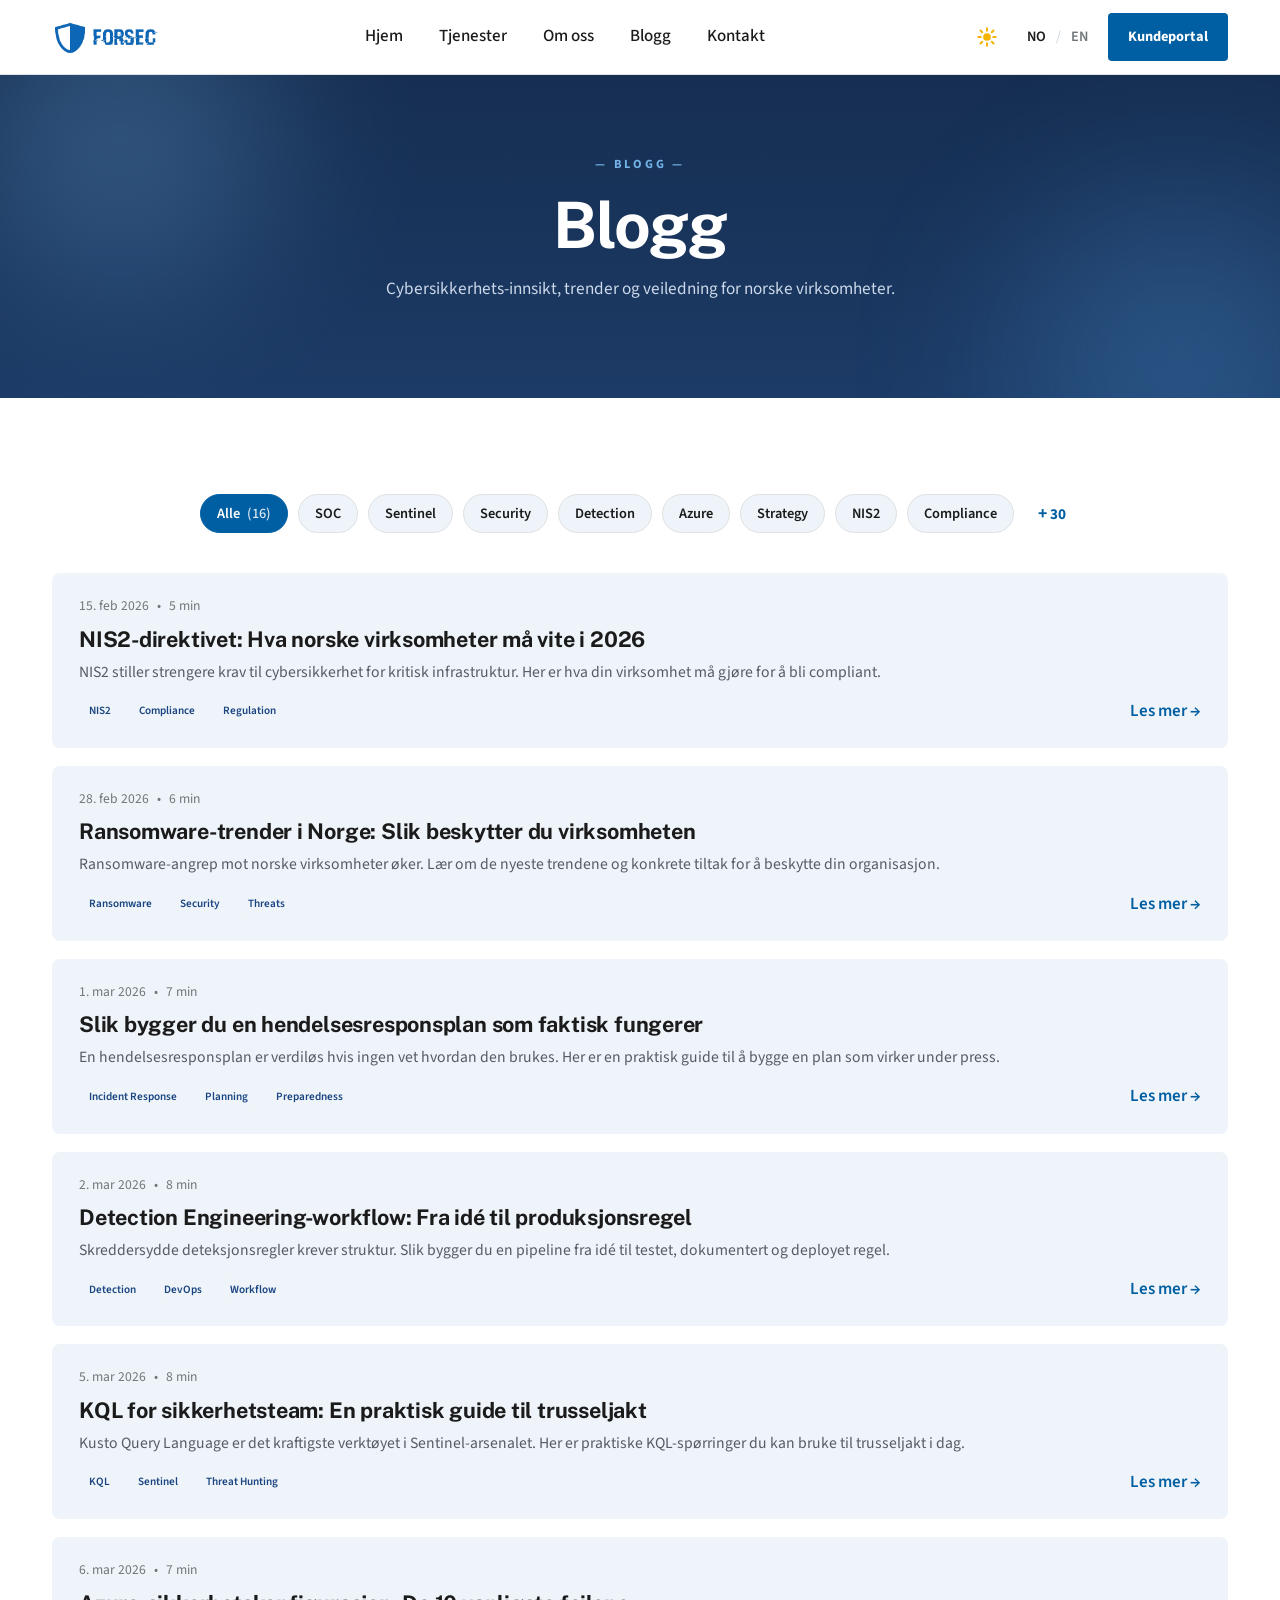
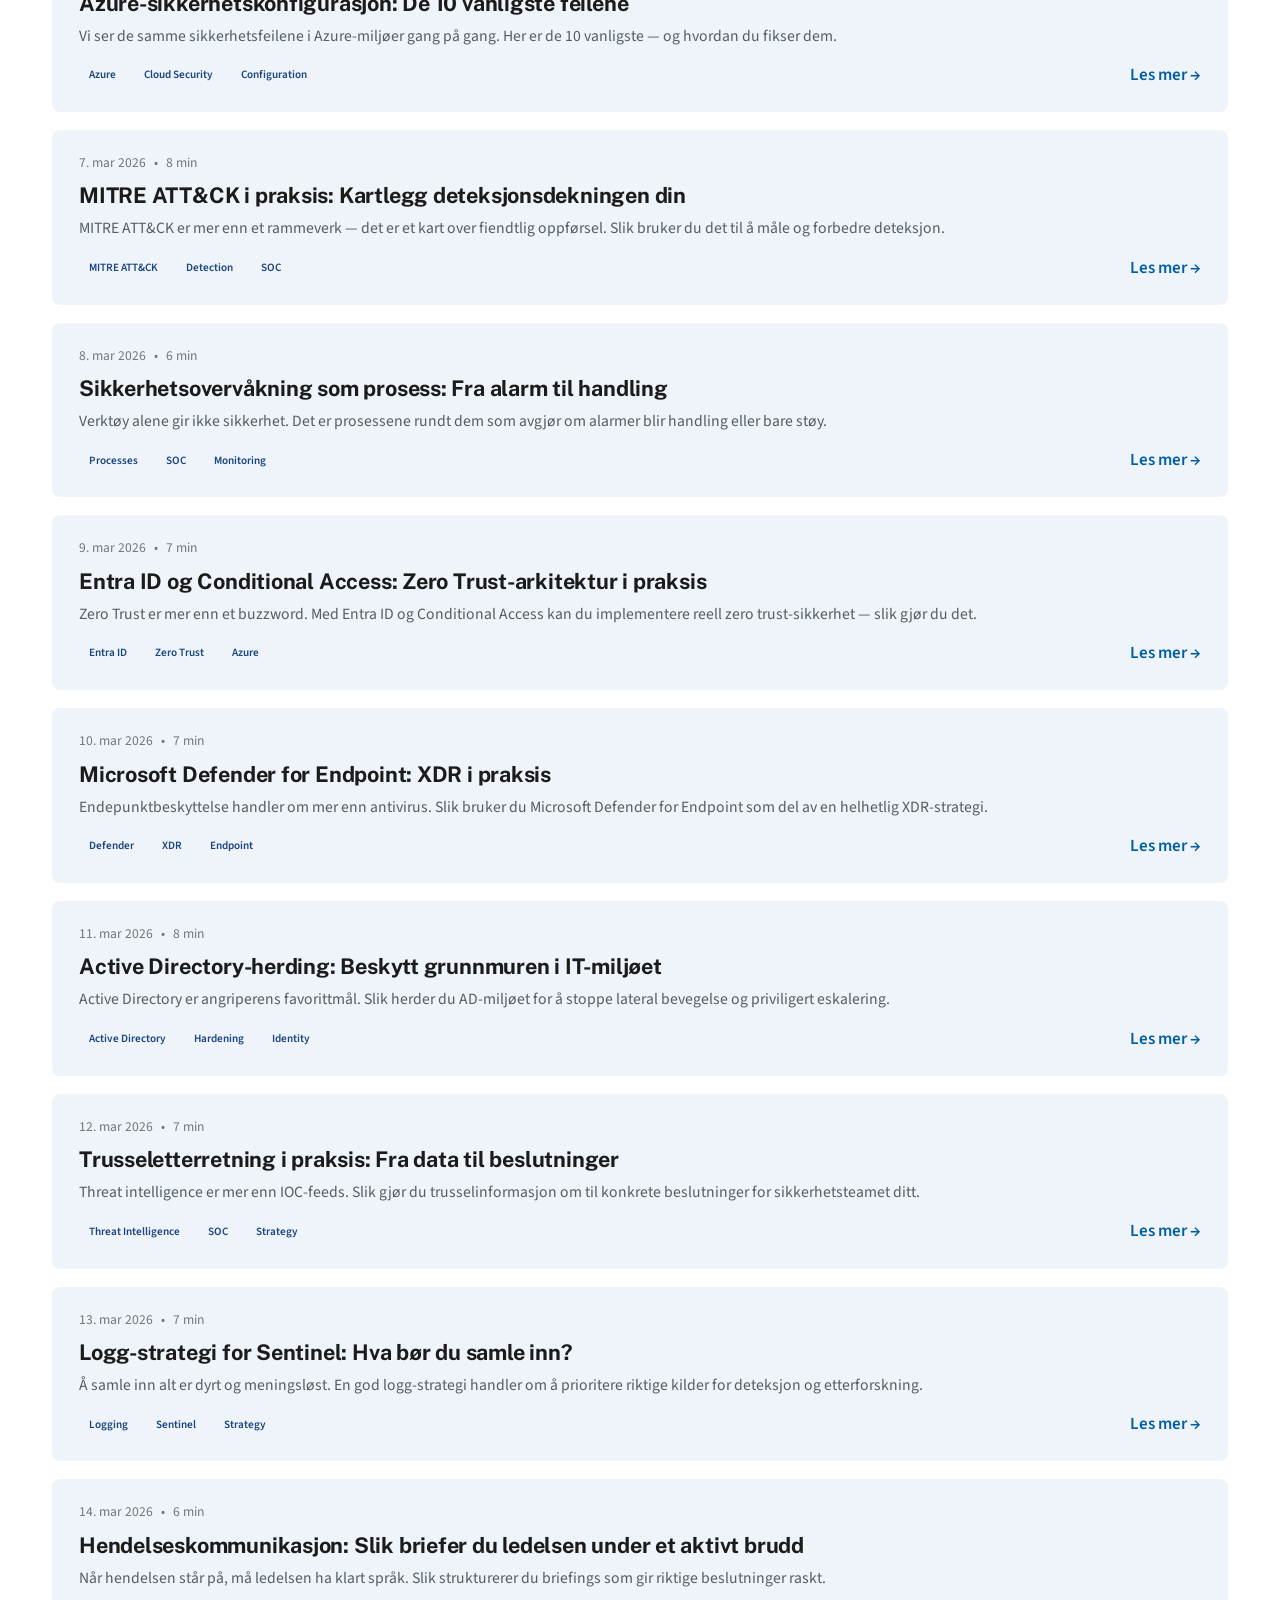
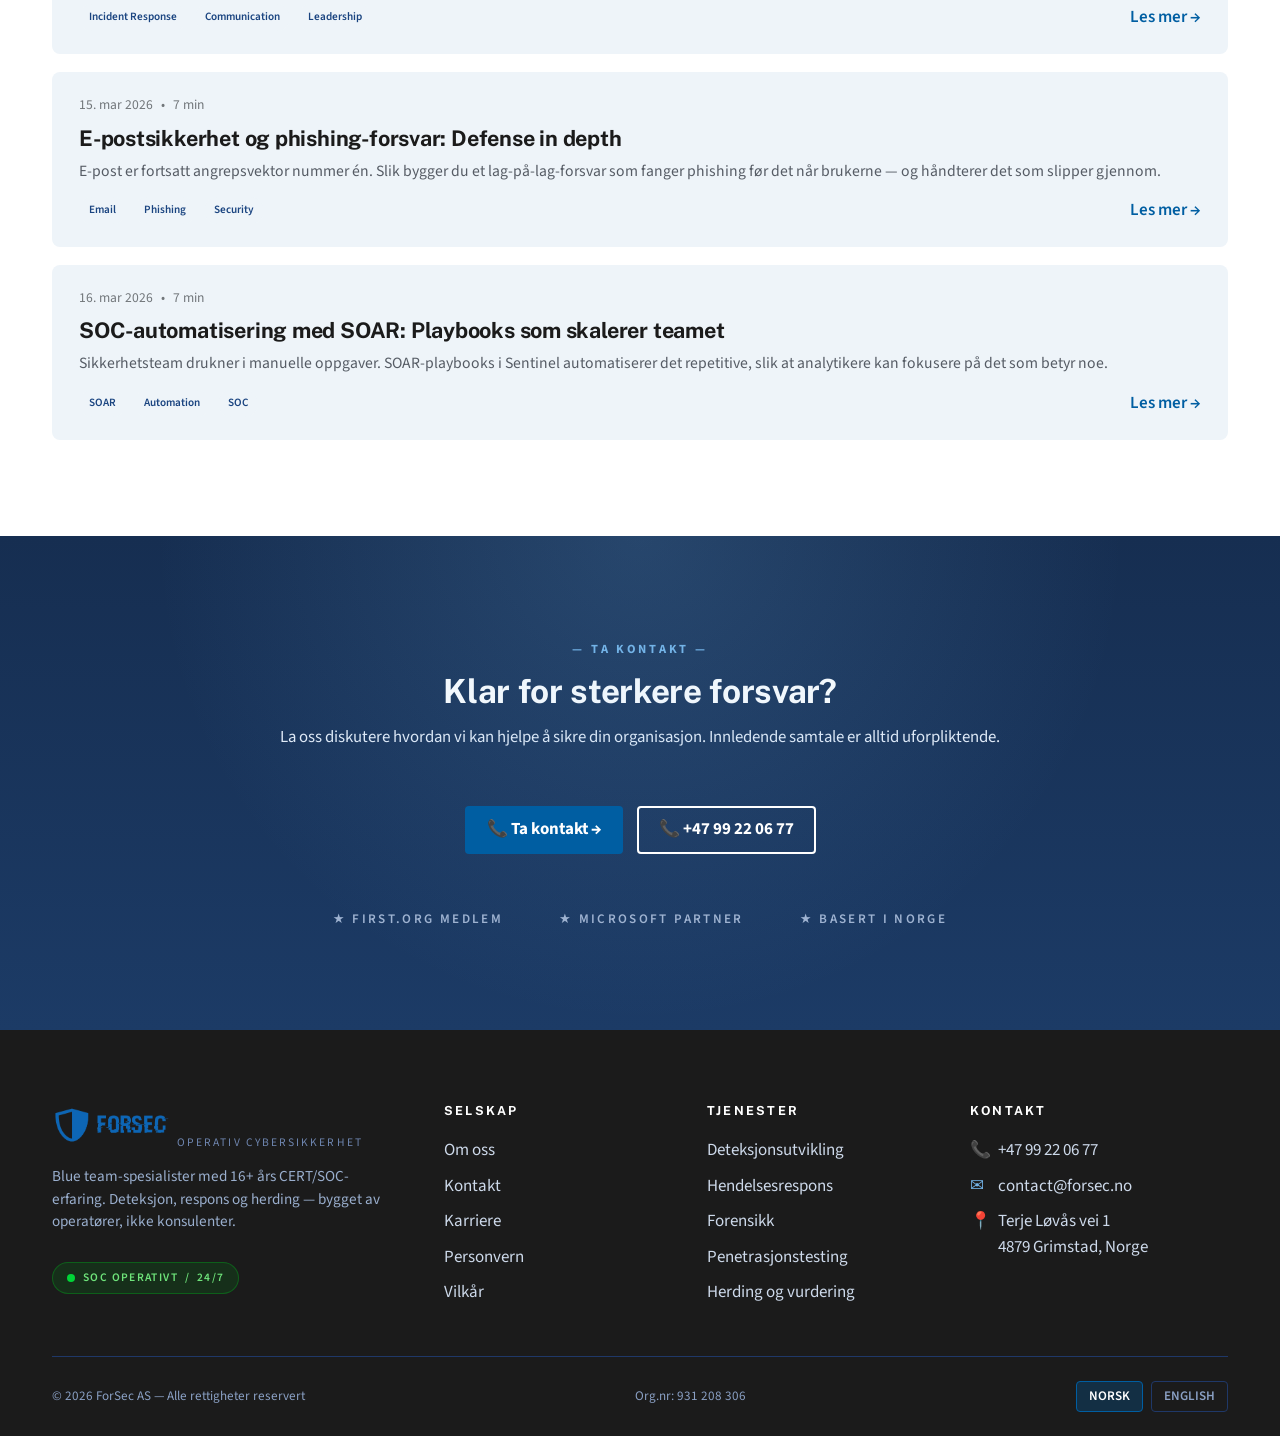
==== blogg.html @ 02f2a11a "everything" ====
<!DOCTYPE html>
<html lang="no" data-theme="light">
<head>
<meta charset="UTF-8" />
<meta name="viewport" content="width=device-width, initial-scale=1.0" />
<meta name="theme-color" content="#162e51" />
<meta name="color-scheme" content="light dark" />
<meta name="robots" content="index, follow, max-image-preview:large" />
<meta name="author" content="ForSec AS" />
<meta name="keywords" content="cybersikkerhet blogg, NIS2, ransomware, hendelsesrespons, KQL, Azure, MITRE ATT&CK, Sentinel, deteksjon, SOC, Norge" />
<meta name="description" content="ForSec blogg – innsikt, trender og praktisk veiledning innen cybersikkerhet for norske virksomheter." />

<title>Blogg – ForSec | Innsikt og rådgivning innen cybersikkerhet</title>

<link rel="canonical" href="https://forsec.no/blogg.html" />
<link rel="alternate" hreflang="no" href="https://forsec.no/blogg.html" />
<link rel="alternate" hreflang="en" href="https://forsec.no/blogg.html?lang=en" />

<meta property="og:type" content="website" />
<meta property="og:site_name" content="ForSec" />
<meta property="og:locale" content="nb_NO" />
<meta property="og:url" content="https://forsec.no/blogg.html" />
<meta property="og:title" content="ForSec Blogg" />
<meta property="og:description" content="Cybersikkerhets-innsikt, trender og veiledning for norske virksomheter." />
<meta property="og:image" content="https://forsec.no/favicon.png" />
<meta name="twitter:card" content="summary_large_image" />

<link rel="icon" type="image/png" href="favicon.png" />
<link rel="apple-touch-icon" href="favicon.png" />
<link rel="preconnect" href="https://fonts.googleapis.com" />
<link rel="preconnect" href="https://fonts.gstatic.com" crossorigin />
<link href="https://fonts.googleapis.com/css2?family=Public+Sans:wght@400;500;600;700;800&family=Source+Sans+3:wght@400;600;700&display=swap" rel="stylesheet" />
<link rel="stylesheet" href="styles.css" />

<script type="application/ld+json">
{
  "@context":"https://schema.org",
  "@type":"Blog",
  "name":"ForSec Blogg",
  "url":"https://forsec.no/blogg.html",
  "publisher":{"@type":"Organization","name":"ForSec AS","url":"https://forsec.no/"},
  "inLanguage":["nb-NO","en"]
}
</script>
</head>
<body class="page-blog">

<a class="skip-link" href="#main">Hopp til hovedinnhold</a>

<!-- ============ HEADER ============ -->
<header class="site-header">
  <div class="container header-inner">
    <a class="brand" href="index.html" aria-label="ForSec hjem">
      <img class="brand-logo" src="forsec-logo.png" alt="ForSec" width="120" height="40" fetchpriority="high" />
    </a>
    <nav class="main-nav" aria-label="Hovedmeny" data-i18n-aria-label="aria.nav">
      <a href="index.html"         class="nav-link"        data-i18n="nav.home">Hjem</a>
      <a href="tjenester.html"     class="nav-link"        data-i18n="nav.services">Tjenester</a>
      <a href="om-oss.html"        class="nav-link"        data-i18n="nav.about">Om oss</a>
      <a href="blogg.html"         class="nav-link active" data-i18n="nav.blog">Blogg</a>
      <a href="kontakt.html"       class="nav-link"        data-i18n="nav.contact">Kontakt</a>
    </nav>
    <div class="header-utils">
      <button class="theme-toggle" id="themeToggle" aria-label="Bytt tema" data-i18n-aria-label="aria.theme">
        <span class="icon-wrap">
          <svg class="icon icon-sun" viewBox="0 0 24 24" aria-hidden="true">
            <circle cx="12" cy="12" r="4.2" fill="currentColor"/>
            <g stroke="currentColor" stroke-width="2.2" stroke-linecap="round">
              <path d="M12 2.5v2.7M12 18.8v2.7M2.5 12h2.7M18.8 12h2.7M4.9 4.9l1.9 1.9M17.2 17.2l1.9 1.9M4.9 19.1l1.9-1.9M17.2 6.8l1.9-1.9"/>
            </g>
          </svg>
          <svg class="icon icon-moon" viewBox="0 0 24 24" aria-hidden="true">
            <path d="M20 14.5A8 8 0 0 1 9.5 4a8 8 0 1 0 10.5 10.5Z" fill="currentColor"/>
          </svg>
        </span>
      </button>
      <div class="lang-toggle" role="group" aria-label="Språk" data-i18n-aria-label="aria.lang">
        <button class="lang-btn active" data-lang="no">NO</button>
        <span class="lang-sep">/</span>
        <button class="lang-btn"        data-lang="en">EN</button>
      </div>
      <button class="btn btn-primary btn-sm" type="button" data-action="login" data-i18n="nav.cta">Kundeportal</button>
    </div>
  </div>
</header>

<main id="main">

<!-- ============ HERO ============ -->
<section class="hero hero-sub" aria-labelledby="blogg-hero">
  <div class="container hero-inner">
    <span class="eyebrow light" data-i18n="bl.eyebrow">— BLOGG —</span>
    <h1 class="hero-title" id="blogg-hero" data-i18n="bl.title">Blogg</h1>
    <p class="hero-lede" data-i18n="bl.lede">Cybersikkerhets-innsikt, trender og veiledning for norske virksomheter.</p>
  </div>
</section>

<!-- ============ FILTER + LIST ============ -->
<section class="section section-light">
  <div class="container">
    <div class="blog-filter is-collapsed" id="blogFilter" role="tablist" aria-label="Filtrer artikler etter tema">
      <button class="filter-chip active" data-filter="all"><span data-i18n="bl.all">Alle</span> <span class="count" id="filter-count">(16)</span></button>
      <button class="filter-chip" data-filter="SOC">SOC</button>
      <button class="filter-chip" data-filter="Sentinel">Sentinel</button>
      <button class="filter-chip" data-filter="Security">Security</button>
      <button class="filter-chip" data-filter="Detection">Detection</button>
      <button class="filter-chip" data-filter="Azure">Azure</button>
      <button class="filter-chip" data-filter="Strategy">Strategy</button>
      <button class="filter-chip" data-filter="NIS2">NIS2</button>
      <button class="filter-chip" data-filter="Compliance">Compliance</button>

      <button class="filter-chip extra" data-filter="Regulation">Regulation</button>
      <button class="filter-chip extra" data-filter="Ransomware">Ransomware</button>
      <button class="filter-chip extra" data-filter="Threats">Threats</button>
      <button class="filter-chip extra" data-filter="Incident-Response">Incident Response</button>
      <button class="filter-chip extra" data-filter="Planning">Planning</button>
      <button class="filter-chip extra" data-filter="Preparedness">Preparedness</button>
      <button class="filter-chip extra" data-filter="Sigma">Sigma</button>
      <button class="filter-chip extra" data-filter="Blue-Team">Blue Team</button>
      <button class="filter-chip extra" data-filter="SIEM">SIEM</button>
      <button class="filter-chip extra" data-filter="KQL">KQL</button>
      <button class="filter-chip extra" data-filter="Threat-Hunting">Threat Hunting</button>
      <button class="filter-chip extra" data-filter="Cloud-Security">Cloud Security</button>
      <button class="filter-chip extra" data-filter="Configuration">Configuration</button>
      <button class="filter-chip extra" data-filter="MITRE">MITRE ATT&CK</button>
      <button class="filter-chip extra" data-filter="Processes">Processes</button>
      <button class="filter-chip extra" data-filter="Monitoring">Monitoring</button>
      <button class="filter-chip extra" data-filter="Entra-ID">Entra ID</button>
      <button class="filter-chip extra" data-filter="Zero-Trust">Zero Trust</button>
      <button class="filter-chip extra" data-filter="Defender">Defender</button>
      <button class="filter-chip extra" data-filter="XDR">XDR</button>
      <button class="filter-chip extra" data-filter="Endpoint">Endpoint</button>
      <button class="filter-chip extra" data-filter="Active-Directory">Active Directory</button>
      <button class="filter-chip extra" data-filter="Hardening">Hardening</button>
      <button class="filter-chip extra" data-filter="Identity">Identity</button>
      <button class="filter-chip extra" data-filter="Threat-Intelligence">Threat Intelligence</button>
      <button class="filter-chip extra" data-filter="Logging">Logging</button>
      <button class="filter-chip extra" data-filter="Email">Email</button>
      <button class="filter-chip extra" data-filter="Phishing">Phishing</button>
      <button class="filter-chip extra" data-filter="SOAR">SOAR</button>
      <button class="filter-chip extra" data-filter="Automation">Automation</button>
      <button class="filter-chip extra" data-filter="DevOps">DevOps</button>
      <button class="filter-chip extra" data-filter="Workflow">Workflow</button>
      <button class="filter-chip extra" data-filter="Leadership">Leadership</button>
      <button class="filter-chip extra" data-filter="Communication">Communication</button>

      <button class="filter-more" id="filterMore" aria-expanded="false" aria-controls="blogFilter">
        <span class="more-plus" aria-hidden="true">+</span><span class="more-count">30</span>
      </button>
    </div>

    <div class="blog-list" id="blogList">

      <article class="post-card reveal" data-tags="NIS2 Compliance Regulation">
        <div class="post-meta"><time datetime="2026-02-15">15. feb 2026</time><span>•</span><span>5 min</span></div>
        <h2><a href="#" data-i18n="bl.a1.title">NIS2-direktivet: Hva norske virksomheter må vite i 2026</a></h2>
        <p data-i18n="bl.a1.body">NIS2 stiller strengere krav til cybersikkerhet for kritisk infrastruktur. Her er hva din virksomhet må gjøre for å bli compliant.</p>
        <div class="post-foot">
          <ul class="chips small"><li>NIS2</li><li>Compliance</li><li data-i18n="bl.tag.regulation">Regulation</li></ul>
          <a class="link" href="#" data-i18n="bl.read">Les mer →</a>
        </div>
      </article>

      <article class="post-card reveal" data-tags="Ransomware Security Threats">
        <div class="post-meta"><time datetime="2026-02-28">28. feb 2026</time><span>•</span><span>6 min</span></div>
        <h2><a href="#" data-i18n="bl.a2.title">Ransomware-trender i Norge: Slik beskytter du virksomheten</a></h2>
        <p data-i18n="bl.a2.body">Ransomware-angrep mot norske virksomheter øker. Lær om de nyeste trendene og konkrete tiltak for å beskytte din organisasjon.</p>
        <div class="post-foot">
          <ul class="chips small"><li>Ransomware</li><li>Security</li><li>Threats</li></ul>
          <a class="link" href="#" data-i18n="bl.read">Les mer →</a>
        </div>
      </article>

      <article class="post-card reveal" data-tags="Incident-Response Planning Preparedness">
        <div class="post-meta"><time datetime="2026-03-01">1. mar 2026</time><span>•</span><span>7 min</span></div>
        <h2><a href="#" data-i18n="bl.a3.title">Slik bygger du en hendelsesresponsplan som faktisk fungerer</a></h2>
        <p data-i18n="bl.a3.body">En hendelsesresponsplan er verdiløs hvis ingen vet hvordan den brukes. Her er en praktisk guide til å bygge en plan som virker under press.</p>
        <div class="post-foot">
          <ul class="chips small"><li>Incident Response</li><li>Planning</li><li>Preparedness</li></ul>
          <a class="link" href="#" data-i18n="bl.read">Les mer →</a>
        </div>
      </article>

      <article class="post-card reveal" data-tags="Detection DevOps Workflow">
        <div class="post-meta"><time datetime="2026-03-02">2. mar 2026</time><span>•</span><span>8 min</span></div>
        <h2><a href="#" data-i18n="bl.a4.title">Detection Engineering-workflow: Fra idé til produksjonsregel</a></h2>
        <p data-i18n="bl.a4.body">Skreddersydde deteksjonsregler krever struktur. Slik bygger du en pipeline fra idé til testet, dokumentert og deployet regel.</p>
        <div class="post-foot">
          <ul class="chips small"><li>Detection</li><li>DevOps</li><li>Workflow</li></ul>
          <a class="link" href="#" data-i18n="bl.read">Les mer →</a>
        </div>
      </article>

      <article class="post-card reveal" data-tags="KQL Sentinel Threat-Hunting">
        <div class="post-meta"><time datetime="2026-03-05">5. mar 2026</time><span>•</span><span>8 min</span></div>
        <h2><a href="#" data-i18n="bl.a5.title">KQL for sikkerhetsteam: En praktisk guide til trusseljakt</a></h2>
        <p data-i18n="bl.a5.body">Kusto Query Language er det kraftigste verktøyet i Sentinel-arsenalet. Her er praktiske KQL-spørringer du kan bruke til trusseljakt i dag.</p>
        <div class="post-foot">
          <ul class="chips small"><li>KQL</li><li>Sentinel</li><li>Threat Hunting</li></ul>
          <a class="link" href="#" data-i18n="bl.read">Les mer →</a>
        </div>
      </article>

      <article class="post-card reveal" data-tags="Azure Cloud-Security Configuration">
        <div class="post-meta"><time datetime="2026-03-06">6. mar 2026</time><span>•</span><span>7 min</span></div>
        <h2><a href="#" data-i18n="bl.a6.title">Azure-sikkerhetskonfigurasjon: De 10 vanligste feilene</a></h2>
        <p data-i18n="bl.a6.body">Vi ser de samme sikkerhetsfeilene i Azure-miljøer gang på gang. Her er de 10 vanligste — og hvordan du fikser dem.</p>
        <div class="post-foot">
          <ul class="chips small"><li>Azure</li><li>Cloud Security</li><li>Configuration</li></ul>
          <a class="link" href="#" data-i18n="bl.read">Les mer →</a>
        </div>
      </article>

      <article class="post-card reveal" data-tags="MITRE Detection SOC">
        <div class="post-meta"><time datetime="2026-03-07">7. mar 2026</time><span>•</span><span>8 min</span></div>
        <h2><a href="#" data-i18n="bl.a7.title">MITRE ATT&CK i praksis: Kartlegg deteksjonsdekningen din</a></h2>
        <p data-i18n="bl.a7.body">MITRE ATT&CK er mer enn et rammeverk — det er et kart over fiendtlig oppførsel. Slik bruker du det til å måle og forbedre deteksjon.</p>
        <div class="post-foot">
          <ul class="chips small"><li>MITRE ATT&CK</li><li>Detection</li><li>SOC</li></ul>
          <a class="link" href="#" data-i18n="bl.read">Les mer →</a>
        </div>
      </article>

      <article class="post-card reveal" data-tags="Processes SOC Monitoring">
        <div class="post-meta"><time datetime="2026-03-08">8. mar 2026</time><span>•</span><span>6 min</span></div>
        <h2><a href="#" data-i18n="bl.a8.title">Sikkerhetsovervåkning som prosess: Fra alarm til handling</a></h2>
        <p data-i18n="bl.a8.body">Verktøy alene gir ikke sikkerhet. Det er prosessene rundt dem som avgjør om alarmer blir handling eller bare støy.</p>
        <div class="post-foot">
          <ul class="chips small"><li>Processes</li><li>SOC</li><li>Monitoring</li></ul>
          <a class="link" href="#" data-i18n="bl.read">Les mer →</a>
        </div>
      </article>

      <article class="post-card reveal" data-tags="Entra-ID Zero-Trust Azure">
        <div class="post-meta"><time datetime="2026-03-09">9. mar 2026</time><span>•</span><span>7 min</span></div>
        <h2><a href="#" data-i18n="bl.a9.title">Entra ID og Conditional Access: Zero Trust-arkitektur i praksis</a></h2>
        <p data-i18n="bl.a9.body">Zero Trust er mer enn et buzzword. Med Entra ID og Conditional Access kan du implementere reell zero trust-sikkerhet — slik gjør du det.</p>
        <div class="post-foot">
          <ul class="chips small"><li>Entra ID</li><li>Zero Trust</li><li>Azure</li></ul>
          <a class="link" href="#" data-i18n="bl.read">Les mer →</a>
        </div>
      </article>

      <article class="post-card reveal" data-tags="Defender XDR Endpoint Security">
        <div class="post-meta"><time datetime="2026-03-10">10. mar 2026</time><span>•</span><span>7 min</span></div>
        <h2><a href="#" data-i18n="bl.a10.title">Microsoft Defender for Endpoint: XDR i praksis</a></h2>
        <p data-i18n="bl.a10.body">Endepunktbeskyttelse handler om mer enn antivirus. Slik bruker du Microsoft Defender for Endpoint som del av en helhetlig XDR-strategi.</p>
        <div class="post-foot">
          <ul class="chips small"><li>Defender</li><li>XDR</li><li>Endpoint</li></ul>
          <a class="link" href="#" data-i18n="bl.read">Les mer →</a>
        </div>
      </article>

      <article class="post-card reveal" data-tags="Active-Directory Hardening Identity">
        <div class="post-meta"><time datetime="2026-03-11">11. mar 2026</time><span>•</span><span>8 min</span></div>
        <h2><a href="#" data-i18n="bl.a11.title">Active Directory-herding: Beskytt grunnmuren i IT-miljøet</a></h2>
        <p data-i18n="bl.a11.body">Active Directory er angriperens favorittmål. Slik herder du AD-miljøet for å stoppe lateral bevegelse og priviligert eskalering.</p>
        <div class="post-foot">
          <ul class="chips small"><li>Active Directory</li><li>Hardening</li><li>Identity</li></ul>
          <a class="link" href="#" data-i18n="bl.read">Les mer →</a>
        </div>
      </article>

      <article class="post-card reveal" data-tags="Threat-Intelligence SOC Strategy">
        <div class="post-meta"><time datetime="2026-03-12">12. mar 2026</time><span>•</span><span>7 min</span></div>
        <h2><a href="#" data-i18n="bl.a12.title">Trusseletterretning i praksis: Fra data til beslutninger</a></h2>
        <p data-i18n="bl.a12.body">Threat intelligence er mer enn IOC-feeds. Slik gjør du trusselinformasjon om til konkrete beslutninger for sikkerhetsteamet ditt.</p>
        <div class="post-foot">
          <ul class="chips small"><li>Threat Intelligence</li><li>SOC</li><li>Strategy</li></ul>
          <a class="link" href="#" data-i18n="bl.read">Les mer →</a>
        </div>
      </article>

      <article class="post-card reveal" data-tags="Logging Sentinel Strategy">
        <div class="post-meta"><time datetime="2026-03-13">13. mar 2026</time><span>•</span><span>7 min</span></div>
        <h2><a href="#" data-i18n="bl.a13.title">Logg-strategi for Sentinel: Hva bør du samle inn?</a></h2>
        <p data-i18n="bl.a13.body">Å samle inn alt er dyrt og meningsløst. En god logg-strategi handler om å prioritere riktige kilder for deteksjon og etterforskning.</p>
        <div class="post-foot">
          <ul class="chips small"><li>Logging</li><li>Sentinel</li><li>Strategy</li></ul>
          <a class="link" href="#" data-i18n="bl.read">Les mer →</a>
        </div>
      </article>

      <article class="post-card reveal" data-tags="Incident-Response Communication Leadership">
        <div class="post-meta"><time datetime="2026-03-14">14. mar 2026</time><span>•</span><span>6 min</span></div>
        <h2><a href="#" data-i18n="bl.a14.title">Hendelseskommunikasjon: Slik briefer du ledelsen under et aktivt brudd</a></h2>
        <p data-i18n="bl.a14.body">Når hendelsen står på, må ledelsen ha klart språk. Slik strukturerer du briefings som gir riktige beslutninger raskt.</p>
        <div class="post-foot">
          <ul class="chips small"><li>Incident Response</li><li>Communication</li><li>Leadership</li></ul>
          <a class="link" href="#" data-i18n="bl.read">Les mer →</a>
        </div>
      </article>

      <article class="post-card reveal" data-tags="Email Phishing Security">
        <div class="post-meta"><time datetime="2026-03-15">15. mar 2026</time><span>•</span><span>7 min</span></div>
        <h2><a href="#" data-i18n="bl.a15.title">E-postsikkerhet og phishing-forsvar: Defense in depth</a></h2>
        <p data-i18n="bl.a15.body">E-post er fortsatt angrepsvektor nummer én. Slik bygger du et lag-på-lag-forsvar som fanger phishing før det når brukerne — og håndterer det som slipper gjennom.</p>
        <div class="post-foot">
          <ul class="chips small"><li>Email</li><li>Phishing</li><li>Security</li></ul>
          <a class="link" href="#" data-i18n="bl.read">Les mer →</a>
        </div>
      </article>

      <article class="post-card reveal" data-tags="SOAR Automation SOC">
        <div class="post-meta"><time datetime="2026-03-16">16. mar 2026</time><span>•</span><span>7 min</span></div>
        <h2><a href="#" data-i18n="bl.a16.title">SOC-automatisering med SOAR: Playbooks som skalerer teamet</a></h2>
        <p data-i18n="bl.a16.body">Sikkerhetsteam drukner i manuelle oppgaver. SOAR-playbooks i Sentinel automatiserer det repetitive, slik at analytikere kan fokusere på det som betyr noe.</p>
        <div class="post-foot">
          <ul class="chips small"><li>SOAR</li><li>Automation</li><li>SOC</li></ul>
          <a class="link" href="#" data-i18n="bl.read">Les mer →</a>
        </div>
      </article>

    </div>
  </div>
</section>

<!-- ============ CTA ============ -->
<section class="section cta-section" id="kontakt">
  <div class="container">
    <div class="section-head">
      <span class="eyebrow light" data-i18n="cta.eyebrow">— TA KONTAKT —</span>
      <h2 class="light" data-i18n="cta.title">Klar for sterkere forsvar?</h2>
      <p class="lede light" data-i18n="cta.lede">La oss diskutere hvordan vi kan hjelpe å sikre din organisasjon. Innledende samtale er alltid uforpliktende.</p>
    </div>
    <div class="cta-actions">
      <a class="btn btn-primary"       href="mailto:contact@forsec.no" data-i18n="cta.btn1">📞 Ta kontakt →</a>
      <a class="btn btn-outline-light" href="tel:+4799220677">📞 +47 99 22 06 77</a>
    </div>
    <ul class="trust-row">
      <li data-i18n="cta.t1">★ FIRST.ORG MEDLEM</li>
      <li data-i18n="cta.t2">★ MICROSOFT PARTNER</li>
      <li data-i18n="cta.t3">★ BASERT I NORGE</li>
    </ul>
  </div>
</section>

</main>

<!-- ============ FOOTER ============ -->
<footer class="site-footer">
  <div class="container">
    <div class="footer-grid">
      <div class="footer-brand">
        <a class="brand" href="index.html">
          <img class="brand-logo" src="forsec-logo.png" alt="ForSec" width="120" height="40" />
        </a>
        <span class="footer-tag" data-i18n="footer.tag">OPERATIV CYBERSIKKERHET</span>
        <p data-i18n="footer.body">Blue team-spesialister med 16+ års CERT/SOC-erfaring. Deteksjon, respons og herding — bygget av operatører, ikke konsulenter.</p>
        <div class="status-pill"><span class="dot"></span><span data-i18n="footer.status">SOC OPERATIVT &nbsp;/&nbsp; 24/7</span></div>
      </div>
      <div class="footer-col">
        <h4 data-i18n="footer.h1">SELSKAP</h4>
        <ul>
          <li><a href="om-oss.html"        data-i18n="footer.about">Om oss</a></li>
          <li><a href="kontakt.html" data-i18n="footer.contact">Kontakt</a></li>
          <li><a href="#"                  data-i18n="footer.career">Karriere</a></li>
          <li><a href="#"                  data-i18n="footer.privacy">Personvern</a></li>
          <li><a href="#"                  data-i18n="footer.terms">Vilkår</a></li>
        </ul>
      </div>
      <div class="footer-col">
        <h4 data-i18n="footer.h2">TJENESTER</h4>
        <ul>
          <li><a href="tjenester.html" data-i18n="footer.s1">Deteksjonsutvikling</a></li>
          <li><a href="tjenester.html" data-i18n="footer.s2">Hendelsesrespons</a></li>
          <li><a href="tjenester.html" data-i18n="footer.s3">Forensikk</a></li>
          <li><a href="tjenester.html" data-i18n="footer.s4">Penetrasjonstesting</a></li>
          <li><a href="tjenester.html" data-i18n="footer.s5">Herding og vurdering</a></li>
        </ul>
      </div>
      <div class="footer-col">
        <h4 data-i18n="footer.h3">KONTAKT</h4>
        <ul class="contact-list">
          <li><span class="ci">📞</span><a href="tel:+4799220677">+47 99 22 06 77</a></li>
          <li><span class="ci">✉</span><a href="mailto:contact@forsec.no">contact@forsec.no</a></li>
          <li><span class="ci">📍</span><span data-i18n="footer.addr">Terje Løvås vei 1<br/>4879 Grimstad, Norge</span></li>
        </ul>
      </div>
    </div>
    <div class="footer-bottom">
      <span data-i18n="footer.copy">© 2026 ForSec AS — Alle rettigheter reservert</span>
      <span data-i18n="footer.orgnr">Org.nr: 931 208 306</span>
      <div class="footer-lang">
        <button class="lang-btn active" data-lang="no" data-i18n="footer.lang.no">NORSK</button>
        <button class="lang-btn"        data-lang="en" data-i18n="footer.lang.en">ENGLISH</button>
      </div>
    </div>
  </div>
</footer>

<script src="script.js"></script>
</body>
</html>
---- styles.css ----
/* ============================================================
   ForSec — USWDS Redesign  (light/dark, animated)
   ============================================================ */
/* USWDS system color tokens — https://designsystem.digital.gov/design-tokens/color/system-tokens/
   blue-60v=#005ea2 (primary), blue-warm-70v=#1a4480, blue-warm-80v=#162e51, ink=#1b1b1b,
   gray-5=#f0f0f0, gray-30=#adadad, gray-cool-3=#eef4f9, mint-cool-40v=#00a398, gold-20v=#ffbe2e
*/
:root,
[data-theme="light"] {
  /* USWDS theme tokens */
  --color-primary:        #005ea2; /* blue-60v */
  --color-primary-light:  #73b3e7; /* blue-30 */
  --color-primary-lighter:#dfe1e2; /* gray-cool-10 */
  --color-primary-dark:   #1a4480; /* blue-warm-70v */
  --color-primary-darker: #162e51; /* blue-warm-80v */
  --color-base:           #1b1b1b; /* ink */
  --color-base-dark:      #565c65; /* gray-60 */
  --color-base-light:     #71767a; /* gray-50 */
  --color-base-lighter:   #dfe1e2; /* gray-cool-10 */
  --color-base-lightest:  #f0f0f0; /* gray-5 */
  --color-white:          #ffffff;
  --color-success:        #00a91c; /* green-cool-50v */
  --color-warning:        #ffbe2e; /* gold-20v */
  --color-error:          #d54309; /* red-warm-50v */
  --color-accent-cool:    #00bde3; /* cyan-30v */

  --color-bg-primary:     #ffffff;
  --color-bg-secondary:   #eef4f9; /* gray-cool-3 */
  --color-bg-tint:        #f0f0f0;
  --color-bg-hero:        #162e51;
  --color-bg-cta:         #162e51;
  --color-bg-footer:      #1b1b1b; /* USWDS dark footer = ink */
  --color-text-primary:   #1b1b1b;
  --color-text-secondary: #565c65;
  --color-text-muted:     #71767a;
  --color-border:         #dfe1e2;
  --color-border-strong:  #c9d3df;

  --shadow-sm: 0 1px 2px rgba(22,46,81,.06);
  --shadow-md: 0 4px 14px rgba(0,94,162,.18);
  --shadow-lg: 0 10px 28px rgba(22,46,81,.20);
  --shadow-xl: 0 18px 42px rgba(22,46,81,.28);

  /* USWDS radius tokens: radius-sm=2px, radius-md=4px, radius-lg=8px */
  --radius-sm: 2px;
  --radius:    4px;
  --radius-lg: 8px;

  /* USWDS measure (max-width for prose) */
  --measure: 68ex;

  --container: 1240px;
  --t-fast: .2s cubic-bezier(.2,.7,.2,1);
  --t-med:  .4s cubic-bezier(.2,.7,.2,1);
  --t-slow: .6s cubic-bezier(.2,.7,.2,1);
  --t-card: .45s cubic-bezier(.22,.61,.36,1);
}
[data-theme="dark"] {
  --color-primary:        #4f97d8;
  --color-primary-light:  #73b3e7;
  --color-primary-dark:   #73b3e7;
  --color-primary-darker: #a8d3ff;
  --color-bg-primary:     #0b1d3a;
  --color-bg-secondary:   #102449;
  --color-bg-tint:        #0e2042;
  --color-bg-hero:        #060f23;
  --color-bg-cta:         #060f23;
  --color-bg-footer:      #060f23;
  --color-text-primary:   #ffffff;
  --color-text-secondary: #c7d2e3;
  --color-text-muted:     #93a3bd;
  --color-border:         #1f3868;
  --color-border-strong:  #2a4a85;
}

* { box-sizing: border-box; }
html { scroll-behavior: smooth; }
/* USWDS typography: Source Sans 3 body, Public Sans display (both USWDS-approved) */
body {
  margin: 0;
  font-family: "Source Sans 3", "Source Sans Pro", "Public Sans", system-ui, -apple-system, "Segoe UI", Roboto, sans-serif;
  font-size: 17px; /* USWDS body-large */
  background: var(--color-bg-primary);
  color: var(--color-text-primary);
  line-height: 1.5; /* USWDS line-height md */
  -webkit-font-smoothing: antialiased;
  transition: background-color .45s ease, color .45s ease;
}
h1, h2, h3, h4 { font-family: "Public Sans", "Source Sans 3", system-ui, sans-serif; }
p { max-width: var(--measure); }
.section-head p, .hero-lede, .service-card p, .catalog-card p, .industry-card p, .blog-card > p, .partner-card p, .faq-body, .process-step p { max-width: none; }
img, svg { display: block; max-width: 100%; }
a { color: var(--color-primary); text-decoration: none; }
ul { padding: 0; margin: 0; list-style: none; }
h1, h2, h3, h4 { margin: 0; font-weight: 700; color: var(--color-text-primary); letter-spacing: -0.01em; }
h2 { font-size: clamp(1.85rem, 2.6vw, 2.6rem); line-height: 1.15; }
h3 { font-size: 1.3rem; line-height: 1.25; }
p { margin: 0 0 1em; color: var(--color-text-secondary); }

.container { width: 100%; max-width: var(--container); margin: 0 auto; padding: 0 32px; }

/* USWDS skip-link — usa-skipnav pattern */
.skip-link {
  position: absolute; left: 0; top: -3rem;
  background: var(--color-white); color: var(--color-primary-darker);
  padding: .75rem 1rem; z-index: 100; font-weight: 700;
  text-decoration: underline;
  transition: top .15s ease;
}
.skip-link:focus { top: 0; outline: .25rem solid var(--color-warning); outline-offset: 0; }
.container-narrow { max-width: 900px; }

/* ---------- BUTTONS — USWDS usa-button ---------- */
.btn {
  display: inline-flex; align-items: center; gap: .5em;
  padding: .75rem 1.25rem;
  min-height: 3rem;
  border-radius: var(--radius);
  font-weight: 700; font-size: 1.06rem;
  font-family: inherit;
  border: 2px solid transparent;
  cursor: pointer;
  text-decoration: none;
  line-height: 1;
  position: relative; overflow: hidden; isolation: isolate;
  transition: transform .2s ease, box-shadow .2s ease, background-color .2s ease, color .2s ease, border-color .2s ease;
}
.btn::before {
  content: ""; position: absolute; inset: 0; z-index: -1;
  background: linear-gradient(120deg, transparent 0%, rgba(255,255,255,.25) 50%, transparent 100%);
  transform: translateX(-110%);
  transition: transform .6s ease;
}
.btn:hover::before { transform: translateX(110%); }
.btn-sm { padding: 10px 18px; font-size: .9rem; }
.btn-primary { background: var(--color-primary); color: #fff; }
.btn-primary:hover { background: var(--color-primary-dark); box-shadow: 0 8px 22px rgba(0,94,162,.35); transform: translateY(-2px); }
.btn-primary:active { background: var(--color-primary-darker); transform: translateY(1px); }
.btn-primary:focus-visible { outline: 3px solid var(--color-primary-darker); outline-offset: 2px; }
.btn-ghost { background: transparent; color: #fff; border-color: rgba(255,255,255,.5); }
.btn-ghost:hover { background: rgba(255,255,255,.14); border-color: #fff; transform: translateY(-2px); }
.btn-outline-light { background: transparent; color: #fff; border-color: #fff; }
.btn-outline-light:hover { background: #fff; color: var(--color-primary-darker); transform: translateY(-2px); }

/* ---------- HEADER ---------- */
.site-header {
  position: sticky; top: 0; z-index: 50;
  background: rgba(255,255,255,.92);
  border-bottom: 1px solid var(--color-border);
  -webkit-backdrop-filter: saturate(180%) blur(10px);
          backdrop-filter: saturate(180%) blur(10px);
}
[data-theme="dark"] .site-header { background: rgba(11,29,58,.92); }
.header-inner { display: flex; align-items: center; justify-content: space-between; gap: 32px; min-height: 72px; }
.brand { display: inline-flex; align-items: center; gap: 10px; color: var(--color-text-primary); font-weight: 800; }
.brand-logo { height: 40px; width: auto; object-fit: contain; transition: transform .35s cubic-bezier(.34,1.56,.64,1); }
.site-footer .brand-logo { height: 44px; }
.brand:hover .brand-logo { transform: rotate(-6deg) scale(1.08); }
.brand-name { letter-spacing: .14em; font-size: 1.05rem; }

.main-nav { display: flex; gap: 4px; }
.nav-link {
  position: relative; display: inline-block;
  color: var(--color-text-primary); font-weight: 500;
  padding: 24px 16px;
  transition: color var(--t-fast);
}
.nav-link::after {
  content: ''; position: absolute;
  left: 16px; right: 16px; bottom: 18px;
  height: 2px; background: var(--color-primary-light);
  transform: scaleX(0); transform-origin: left;
  transition: transform .22s ease;
}
.nav-link:hover { color: var(--color-primary); }
.nav-link:hover::after { transform: scaleX(1); }
.nav-link.active { color: var(--color-primary); font-weight: 600; }
.nav-link.active::after { transform: scaleX(1); background: var(--color-primary); height: 3px; }

.header-utils { display: flex; align-items: center; gap: 14px; }

/* ---------- THEME TOGGLE (borderless, animated swap) ---------- */
.theme-toggle {
  display: inline-flex; align-items: center; justify-content: center;
  width: 40px; height: 40px;
  background: transparent;
  border: 0; outline: 0;
  padding: 0;
  color: var(--color-text-primary);
  cursor: pointer;
  border-radius: 999px;
  transition: background-color .25s ease, transform .25s ease;
}
.theme-toggle:hover { background: var(--color-bg-secondary); transform: scale(1.08); }
.theme-toggle:active { transform: scale(.92); }
.theme-toggle:focus-visible { outline: 2px solid var(--color-primary); outline-offset: 3px; }
.theme-toggle .icon-wrap {
  position: relative;
  width: 22px; height: 22px;
  display: inline-block;
}
.theme-toggle .icon {
  position: absolute; inset: 0;
  width: 22px; height: 22px;
  color: #f5b400; /* sun gold */
  transition: opacity .35s ease, transform .55s cubic-bezier(.34,1.56,.64,1);
}
.theme-toggle .icon-moon { color: #c7d2e3; transform: rotate(-90deg) scale(.4); opacity: 0; }
.theme-toggle .icon-sun  { transform: rotate(0deg)   scale(1);   opacity: 1; }
[data-theme="dark"] .theme-toggle .icon-sun  { transform: rotate(90deg)  scale(.4); opacity: 0; }
[data-theme="dark"] .theme-toggle .icon-moon { transform: rotate(0deg)   scale(1);  opacity: 1; }
.theme-toggle:hover .icon-sun  { animation: spin 6s linear infinite; }
.theme-toggle:hover .icon-moon { animation: bob  2.5s ease-in-out infinite; }
@keyframes spin { to { transform: rotate(360deg); } }
@keyframes bob  { 50% { transform: translateY(-3px) rotate(-8deg); } }

/* ---------- LANG TOGGLE ---------- */
.lang-toggle { display: inline-flex; align-items: center; gap: 4px; color: var(--color-text-muted); font-size: .9rem; }
.lang-btn { background: none; border: 0; font: inherit; color: inherit; cursor: pointer; padding: 4px 6px; font-weight: 600; transition: color var(--t-fast), transform var(--t-fast); }
.lang-btn:hover { color: var(--color-primary); transform: translateY(-1px); }
.lang-btn.active { color: var(--color-text-primary); }
.lang-sep { color: var(--color-border-strong); }

/* ---------- HERO ---------- */
.hero {
  background: linear-gradient(180deg, var(--color-bg-hero) 0%, #1c3b66 100%);
  color: #fff;
  padding: 100px 0 84px;
  text-align: center;
  position: relative;
  overflow: hidden;
}
.hero::before, .hero::after {
  content: ''; position: absolute; border-radius: 50%; pointer-events: none;
  filter: blur(60px); opacity: .35;
}
.hero::before { width: 480px; height: 480px; top: -180px; left: -120px; background: radial-gradient(circle, #73b3e7, transparent 70%); animation: float1 14s ease-in-out infinite; }
.hero::after  { width: 520px; height: 520px; bottom: -220px; right: -160px; background: radial-gradient(circle, #4f97d8, transparent 70%); animation: float2 18s ease-in-out infinite; }
@keyframes float1 { 50% { transform: translate(40px, 30px); } }
@keyframes float2 { 50% { transform: translate(-30px, -20px); } }

.hero-inner { position: relative; }
.hero-title { font-size: clamp(2.5rem, 5.5vw, 4.5rem); line-height: 1.05; letter-spacing: -0.02em; color: #fff; margin: 0 auto 24px; animation: rise .8s ease both; }
.hero-lede  { max-width: 720px; margin: 0 auto 36px; font-size: 1.075rem; color: #cdd9ea; animation: rise .9s .1s ease both; }
.hero-actions { display: flex; flex-wrap: wrap; gap: 14px; justify-content: center; animation: rise 1s .2s ease both; }
.hero-stats {
  display: grid; grid-template-columns: repeat(3, 1fr);
  gap: 24px; margin: 64px auto 0; max-width: 760px;
  animation: rise 1.1s .3s ease both;
}
.hero-stats li { display: flex; flex-direction: column; align-items: center; gap: 4px; }
.hero-stats strong { font-size: clamp(2rem, 3.5vw, 2.8rem); color: #fff; font-weight: 700; line-height: 1; }
.hero-stats span { font-size: .75rem; letter-spacing: .14em; color: #9fb3d1; }

@keyframes rise { from { opacity: 0; transform: translateY(14px); } to { opacity: 1; transform: none; } }

/* ---------- SECTIONS ---------- */
.section { padding: 96px 0; }
.section-light { background: var(--color-bg-primary); }
.section-tint  { background: var(--color-bg-secondary); }
.section-head { text-align: center; max-width: 760px; margin: 0 auto 56px; }
.section-head.section-head-row { display: flex; justify-content: space-between; align-items: end; text-align: left; max-width: var(--container); margin-bottom: 40px; gap: 24px; flex-wrap: wrap; }
.eyebrow { display: inline-block; color: var(--color-primary); font-size: .78rem; letter-spacing: .22em; font-weight: 700; margin-bottom: 14px; }
.eyebrow.light { color: var(--color-primary-light); }
.lede { font-size: 1.05rem; color: var(--color-text-secondary); margin-top: 14px; }
.lede.light, h2.light { color: #e3ecf8; }
h2.light { color: #fff; }

/* GPU promote — prevents jitter mid-transition */
.service-card, .catalog-card, .partner-card, .industry-card, .blog-card, .faq-item {
  will-change: transform;
  -webkit-backface-visibility: hidden;
          backface-visibility: hidden;
  transform: translateZ(0);
}

/* ---------- REVEAL — only hide when JS confirms IO available ---------- */
.js-reveal .reveal { opacity: 0; transform: translateY(22px); transition: opacity .7s ease, transform .7s cubic-bezier(.2,.7,.2,1); }
.js-reveal .reveal.in { opacity: 1; transform: none; }

/* ---------- GRIDS ---------- */
.grid { display: grid; gap: 24px; }
.grid-2 { grid-template-columns: repeat(2, 1fr); }
.grid-3 { grid-template-columns: repeat(3, 1fr); }
.grid-4 { grid-template-columns: repeat(4, 1fr); }
@media (max-width: 1000px) { .grid-3, .grid-4 { grid-template-columns: repeat(2, 1fr); } }
@media (max-width: 640px)  { .grid-2, .grid-3, .grid-4 { grid-template-columns: 1fr; } }

/* ---------- SERVICE CARD ---------- */
.service-card {
  background: var(--color-bg-primary);
  border: 1px solid var(--color-primary);
  border-top-width: 4px;
  border-radius: var(--radius-lg);
  padding: 32px 28px;
  cursor: pointer;
  display: flex; flex-direction: column;
  position: relative; overflow: hidden;
  transition:
    transform var(--t-card),
    box-shadow var(--t-card),
    border-top-width var(--t-card),
    border-color var(--t-card),
    background-color var(--t-card);
}
.service-card::after {
  content: ""; position: absolute; inset: auto 0 0 0; height: 0;
  background: linear-gradient(180deg, transparent, rgba(0,94,162,.06));
  transition: height var(--t-card);
}
.service-card:hover { border-top-width: 8px; box-shadow: var(--shadow-xl); transform: translateY(-6px); }
.service-card:hover::after { height: 100%; }
.service-card:hover .card-num { transform: translateX(4px); color: var(--color-primary); }
.service-card:hover .card-link { text-decoration: underline; transform: translateX(4px); }
.service-card:focus-within { outline: 3px solid var(--color-primary-darker); outline-offset: 2px; }
.card-num { color: var(--color-primary-light); font-weight: 800; font-size: 1.5rem; letter-spacing: .04em; margin-bottom: 10px; transition: transform var(--t-card), color var(--t-card); }
.card-num.lg { font-size: 2.5rem; opacity: .85; }
.service-card h3 { margin-bottom: 12px; position: relative; z-index: 1; }
.service-card p { color: var(--color-text-secondary); flex: 1; position: relative; z-index: 1; }

.chips { display: flex; flex-wrap: wrap; gap: 8px; margin: 12px 0 18px; }
.chips li { font-size: .78rem; padding: 5px 10px; background: var(--color-bg-secondary); color: var(--color-primary-dark); border-radius: 999px; font-weight: 600; transition: transform var(--t-fast), background-color var(--t-fast); }
.chips li:hover { transform: translateY(-2px); background: var(--color-primary); color: #fff; }
.chips.small li { font-size: .7rem; }
[data-theme="dark"] .chips li { background: rgba(115,179,231,.15); color: var(--color-primary-light); }

.check-list li { position: relative; padding-left: 24px; margin: 10px 0; color: var(--color-text-secondary); font-size: .95rem; }
.check-list li::before { content: '✓'; position: absolute; left: 0; top: 0; color: var(--color-success); font-weight: 700; }

.card-link { color: var(--color-primary); font-weight: 600; margin-top: auto; align-self: flex-start; transition: transform var(--t-card), color var(--t-card); position: relative; z-index: 1; }
.link { color: var(--color-primary); font-weight: 600; transition: all var(--t-fast); }
.link:hover { text-decoration: underline; text-underline-offset: 3px; }

/* ---------- PARTNER CARD ---------- */
.partner-card {
  background: var(--color-bg-primary);
  border: 1px solid var(--color-border);
  border-radius: var(--radius-lg);
  padding: 32px;
  transition:
    transform var(--t-card),
    box-shadow var(--t-card),
    border-color var(--t-card),
    background-color var(--t-card);
}
.partner-card:hover { transform: translateY(-4px); box-shadow: var(--shadow-lg); border-color: var(--color-primary-light); }
.partner-head { display: flex; align-items: center; gap: 16px; margin-bottom: 14px; }
.partner-logo { width: 72px; height: 72px; object-fit: contain; border-radius: 6px; background: #fff; padding: 6px; transition: transform .4s cubic-bezier(.34,1.56,.64,1); }
.partner-card:hover .partner-logo { transform: scale(1.08) rotate(-3deg); }
[data-theme="dark"] .partner-logo { background: #fff; }

/* ---------- INDUSTRY ---------- */
.industry-card {
  background: var(--color-bg-primary);
  border: 1px solid var(--color-border);
  border-radius: var(--radius-lg);
  padding: 28px 24px;
  position: relative; overflow: hidden;
  transition:
    transform var(--t-card),
    box-shadow var(--t-card),
    border-color var(--t-card),
    background-color var(--t-card);
}
.industry-card::before {
  content: ""; position: absolute; top: 0; left: 0; right: 0; height: 3px;
  background: var(--color-primary); transform: scaleX(0); transform-origin: left;
  transition: transform var(--t-card);
}
.industry-card:hover { transform: translateY(-4px); border-color: var(--color-primary); box-shadow: var(--shadow-md); }
.industry-card:hover::before { transform: scaleX(1); }
.industry-icon {
  width: 44px; height: 44px; border-radius: var(--radius);
  background: var(--color-bg-secondary); color: var(--color-primary);
  display: grid; place-items: center; font-weight: 800; font-size: 1.15rem;
  margin-bottom: 16px;
  transition:
    background-color var(--t-card),
    color var(--t-card),
    transform .5s cubic-bezier(.34,1.56,.64,1);
}
.industry-card:hover .industry-icon { background: var(--color-primary); color: #fff; transform: rotate(-8deg) scale(1.1); }
.industry-card h3 { margin-bottom: 8px; }
.industry-card ul li { position: relative; padding-left: 18px; font-size: .9rem; color: var(--color-text-secondary); margin: 8px 0; }
.industry-card ul li::before { content: '•'; position: absolute; left: 4px; top: -1px; color: var(--color-primary); font-weight: 700; }

/* ---------- FAQ ---------- */
.faq { display: flex; flex-direction: column; gap: 12px; }
.faq-item {
  background: var(--color-bg-primary);
  border: 1px solid var(--color-border);
  border-radius: var(--radius);
  transition:
    background-color var(--t-card),
    border-color var(--t-card),
    box-shadow var(--t-card),
    transform var(--t-card);
  cursor: pointer;
}
.faq-item:hover { transform: translateY(-2px); }
.faq-item:hover { background: var(--color-bg-secondary); border-color: var(--color-primary); box-shadow: var(--shadow-sm); }
.faq-item:hover .faq-question { color: var(--color-primary); }
.faq-item[open] { background: var(--color-bg-secondary); border-color: var(--color-primary); box-shadow: var(--shadow-sm); }
.faq-item[open] .faq-question { color: var(--color-primary); font-weight: 700; }
.faq-item[open] .chevron { transform: rotate(180deg); }
.faq-item summary { list-style: none; display: flex; align-items: center; justify-content: space-between; gap: 16px; padding: 20px 24px; font-weight: 500; }
.faq-item summary::-webkit-details-marker { display: none; }
.faq-question { transition: color var(--t-fast); }
.chevron { color: var(--color-primary); font-size: 1.2rem; transition: transform .3s cubic-bezier(.34,1.56,.64,1); display: inline-block; }
.faq-body { padding: 0 24px 22px; color: var(--color-text-secondary); animation: fade .3s ease both; }
@keyframes fade { from { opacity: 0; transform: translateY(-6px); } to { opacity: 1; transform: none; } }

/* ---------- BLOG ---------- */
.blog-card {
  display: flex; flex-direction: column;
  background: var(--color-bg-primary);
  border: 1px solid var(--color-border);
  border-radius: var(--radius-lg);
  overflow: hidden;
  transition:
    transform var(--t-card),
    box-shadow var(--t-card),
    border-color var(--t-card),
    background-color var(--t-card);
}
.blog-card:hover { transform: translateY(-5px); box-shadow: var(--shadow-xl); border-color: var(--color-primary-light); }
.blog-card:hover .blog-cover::after { transform: translateX(0); }
.blog-cover {
  height: 130px;
  background: radial-gradient(circle at 30% 30%, #1c3b66, #162e51 70%);
  position: relative; display: flex; align-items: end; padding: 16px 20px;
  overflow: hidden;
}
.blog-cover::after {
  content: ""; position: absolute; inset: 0;
  background: linear-gradient(120deg, transparent 30%, rgba(115,179,231,.25) 50%, transparent 70%);
  transform: translateX(-100%); transition: transform .7s ease;
}
.blog-tag { color: #fff; font-size: .85rem; font-weight: 600; letter-spacing: .08em; position: relative; z-index: 1; }
.blog-card .blog-meta { display: flex; gap: 8px; padding: 16px 22px 0; font-size: .78rem; color: var(--color-text-muted); letter-spacing: .08em; font-weight: 600; }
.blog-card h3 { padding: 8px 22px 0; font-size: 1.15rem; }
.blog-card > p { padding: 8px 22px 0; font-size: .92rem; }
.blog-card .chips { padding: 0 22px; }
.blog-card .card-link { padding: 0 22px 20px; align-self: flex-end; }

/* ---------- CTA ---------- */
.cta-section {
  background: linear-gradient(180deg, var(--color-bg-cta) 0%, #1c3b66 100%);
  color: #fff; text-align: center; padding: 100px 0;
  position: relative; overflow: hidden;
}
.cta-section::before {
  content: ""; position: absolute; inset: 0;
  background: radial-gradient(circle at 50% 0%, rgba(115,179,231,.18), transparent 60%);
  pointer-events: none;
}
.cta-actions { display: flex; gap: 14px; justify-content: center; flex-wrap: wrap; margin-top: 8px; position: relative; }
.trust-row {
  display: flex; gap: 56px; justify-content: center; flex-wrap: wrap;
  margin-top: 56px; color: #9fb3d1; font-size: .82rem; letter-spacing: .18em; font-weight: 600;
  position: relative;
}
.trust-row li { transition: color var(--t-fast), transform var(--t-fast); }
.trust-row li:hover { color: #fff; transform: translateY(-2px); }

/* ---------- FOOTER ---------- */
.site-footer { background: var(--color-bg-footer); color: #cdd9ea; padding: 72px 0 24px; }
.site-footer .brand { color: #fff; }
.footer-tag { display: inline-block; font-size: .72rem; letter-spacing: .18em; color: #6f86b0; margin: 10px 0 14px; }
.footer-grid {
  display: grid;
  grid-template-columns: 1.6fr 1fr 1fr 1.2fr;
  gap: 48px;
  padding-bottom: 40px;
  margin-bottom: 24px;
  border-bottom: 1px solid #1f3868;
  align-items: start;
}
.footer-brand p { color: #9aafce; font-size: .95rem; max-width: 360px; }
.footer-col h4 { color: #fff; font-size: .78rem; letter-spacing: .18em; margin-bottom: 18px; }
.footer-col ul li { margin: 10px 0; }
.footer-col a { color: #cdd9ea; transition: color var(--t-fast), padding-left var(--t-fast); display: inline-block; }
.footer-col a:hover { color: #fff; padding-left: 4px; }
.contact-list li { display: flex; gap: 10px; margin: 12px 0; align-items: flex-start; line-height: 1.5; }
.contact-list .ci { color: var(--color-primary-light); flex-shrink: 0; width: 18px; }
.contact-list a { color: #cdd9ea; }
.status-pill {
  display: inline-flex; align-items: center; gap: 8px;
  margin-top: 14px;
  background: rgba(0,169,28,.15); color: #6ee37a;
  border: 1px solid rgba(0,169,28,.4);
  padding: 6px 14px; border-radius: 999px;
  font-size: .72rem; letter-spacing: .12em; font-weight: 600;
}
.status-pill .dot {
  width: 8px; height: 8px; border-radius: 50%; background: #00d437;
  box-shadow: 0 0 0 0 rgba(0,212,55,.7);
  animation: pulse 2s infinite;
}
@keyframes pulse {
  0%   { box-shadow: 0 0 0 0   rgba(0,212,55,.7); }
  70%  { box-shadow: 0 0 0 10px rgba(0,212,55,0); }
  100% { box-shadow: 0 0 0 0   rgba(0,212,55,0); }
}

.footer-bottom {
  display: flex; align-items: center; justify-content: space-between;
  gap: 16px; flex-wrap: wrap;
  font-size: .82rem; color: #8aa0c4;
}
.footer-lang { display: flex; gap: 8px; }
.footer-lang .lang-btn { color: #8aa0c4; padding: 5px 12px; border: 1px solid #1f3868; border-radius: var(--radius); transition: color var(--t-fast), border-color var(--t-fast), background-color var(--t-fast); }
.footer-lang .lang-btn:hover { color: #fff; border-color: var(--color-primary-light); }
.footer-lang .lang-btn.active { color: #fff; border-color: var(--color-primary); background: rgba(0,94,162,.30); }

@media (max-width: 1000px) {
  .footer-grid { grid-template-columns: 1fr 1fr; }
  .main-nav { display: none; }
}
@media (max-width: 640px) {
  .footer-grid { grid-template-columns: 1fr; gap: 32px; }
  .footer-bottom { justify-content: center; text-align: center; }
  .header-utils .btn { display: none; }
  .lang-toggle { display: none; }
  .section { padding: 64px 0; }
  .hero { padding: 60px 0 50px; }
  .hero-stats { grid-template-columns: 1fr 1fr 1fr; gap: 12px; }
}

/* ---------- SERVICES PAGE ---------- */
.hero-sub { padding: 80px 0 60px; }
.hero-sub .hero-title { font-size: clamp(2.4rem, 5vw, 4rem); margin-bottom: 18px; }
.hero-sub .eyebrow { color: var(--color-primary-light); display: block; margin-bottom: 18px; }

.svc-icon {
  width: 48px; height: 48px; border-radius: var(--radius);
  background: var(--color-bg-secondary); color: var(--color-primary);
  display: grid; place-items: center;
  margin-bottom: 18px;
  transition:
    transform .5s cubic-bezier(.34,1.56,.64,1),
    background-color var(--t-card),
    color var(--t-card);
}
.svc-icon svg { width: 26px; height: 26px; transition: transform var(--t-card); }
.service-card:hover .svc-icon { background: var(--color-primary); color: #fff; transform: rotate(-6deg) scale(1.1); }
.svc-target { color: var(--color-text-muted); font-size: .9rem; margin-top: auto; }
.svc-target em { font-style: italic; }

.catalog-card {
  background: var(--color-bg-primary);
  border: 1px solid var(--color-border);
  border-top: 4px solid var(--color-primary);
  border-radius: var(--radius-lg);
  padding: 28px 26px;
  display: flex; flex-direction: column; gap: 6px;
  position: relative; overflow: hidden;
  transition:
    transform var(--t-card),
    box-shadow var(--t-card),
    border-color var(--t-card),
    background-color var(--t-card);
}
.catalog-card:hover { transform: translateY(-6px); box-shadow: var(--shadow-xl); }
.catalog-card.highlight { border-top-color: var(--color-primary-dark); background: linear-gradient(180deg, var(--color-bg-primary) 0%, var(--color-bg-tint) 100%); }
.cat-icon {
  width: 42px; height: 42px; border-radius: var(--radius);
  background: var(--color-bg-secondary); color: var(--color-primary);
  display: grid; place-items: center; margin-bottom: 12px;
  transition:
    transform .5s cubic-bezier(.34,1.56,.64,1),
    background-color var(--t-card),
    color var(--t-card);
}
.cat-icon svg { width: 22px; height: 22px; }
.catalog-card:hover .cat-icon { background: var(--color-primary); color: #fff; transform: rotate(-8deg) scale(1.1); }
.catalog-card h3 { margin: 4px 0 8px; }
.catalog-card p { font-size: .95rem; }
.deliv-label {
  font-size: .72rem; letter-spacing: .18em; font-weight: 700;
  color: var(--color-primary); margin: 14px 0 6px;
  padding-top: 14px; border-top: 1px solid var(--color-border);
}

/* Process */
.process {
  list-style: none; padding: 0; margin: 0;
  display: grid; grid-template-columns: repeat(4, 1fr); gap: 24px;
  position: relative;
}
.process::before {
  content: ''; position: absolute; left: 8%; right: 8%; top: 32px; height: 3px;
  background: linear-gradient(90deg, var(--color-primary) 0%, var(--color-primary-light) 100%);
  z-index: 0; border-radius: 3px;
  transform: scaleX(0); transform-origin: left;
  animation: line-draw 1.6s .4s cubic-bezier(.2,.7,.2,1) forwards;
}
@keyframes line-draw { to { transform: scaleX(1); } }
.process-step {
  position: relative; z-index: 1;
  text-align: center; padding: 0 8px;
}
.step-num {
  display: inline-grid; place-items: center;
  width: 64px; height: 64px; border-radius: 50%;
  background: var(--color-primary); color: #fff;
  font-size: 1.6rem; font-weight: 800; margin-bottom: 14px;
  box-shadow: 0 6px 18px rgba(0,94,162,.30), 0 0 0 6px var(--color-bg-primary);
  transition: transform .3s ease, box-shadow .3s ease;
}
.process-step:hover .step-num { transform: scale(1.1); box-shadow: 0 10px 24px rgba(0,94,162,.45), 0 0 0 6px var(--color-bg-primary); }
.process-step h3 { font-size: 1.1rem; margin-bottom: 6px; }
.process-step p { font-size: .9rem; color: var(--color-text-secondary); }

@media (max-width: 900px) {
  .process { grid-template-columns: 1fr 1fr; }
  .process::before { display: none; }
}
@media (max-width: 540px) {
  .process { grid-template-columns: 1fr; }
}

/* ---------- HERO ROTATOR (single-span, gradient, smooth) ---------- */
.rotator {
  display: inline-block;
  white-space: nowrap;
  opacity: 1;
  transform: translateY(0);
  transition: opacity .42s ease, transform .55s cubic-bezier(.22,.61,.36,1);
  will-change: transform, opacity;
  background-image: linear-gradient(90deg, #ffffff 0%, #cfe1ff 55%, #73b3e7 100%);
  -webkit-background-clip: text;
          background-clip: text;
  -webkit-text-fill-color: transparent;
  color: transparent;
}
.rotator.is-out  { opacity: 0; transform: translateY(-34px); }
.rotator.is-prep { opacity: 0; transform: translateY(34px); transition: none; }
@media (prefers-reduced-motion: reduce) {
  .rotator { transition: none; }
}

/* ---------- CONTACT PAGE ---------- */
.contact-grid {
  display: grid; grid-template-columns: 1fr 1.2fr;
  gap: 48px; align-items: start;
}
@media (max-width: 900px) { .contact-grid { grid-template-columns: 1fr; gap: 32px; } }

.contact-info h2 { margin-bottom: 10px; font-size: 1.65rem; }
.contact-info > p { color: var(--color-text-secondary); margin-bottom: 28px; }
.info-list { display: flex; flex-direction: column; gap: 20px; }
.info-list li { display: flex; gap: 14px; align-items: flex-start; }
.info-icon {
  flex-shrink: 0;
  width: 44px; height: 44px; border-radius: var(--radius);
  background: var(--color-bg-secondary); color: var(--color-primary);
  display: grid; place-items: center;
  transition: background-color var(--t-card), color var(--t-card), transform var(--t-card);
}
.info-icon svg { width: 22px; height: 22px; }
.info-list li:hover .info-icon { background: var(--color-primary); color: #fff; transform: rotate(-6deg) scale(1.05); }
.info-list .info-label { display: block; font-size: .78rem; letter-spacing: .12em; color: var(--color-text-muted); font-weight: 600; margin-bottom: 2px; text-transform: uppercase; }
.info-list a { color: var(--color-text-primary); font-weight: 600; transition: color var(--t-card); }
.info-list a:hover { color: var(--color-primary); }

.contact-cards { display: flex; flex-direction: column; gap: 18px; }
.contact-card {
  background: var(--color-bg-secondary);
  border: 1px solid transparent;
  border-radius: var(--radius-lg);
  padding: 28px 30px;
  transition:
    transform var(--t-card),
    box-shadow var(--t-card),
    border-color var(--t-card),
    background-color var(--t-card);
}
.contact-card h3 { font-size: 1.2rem; margin-bottom: 6px; }
.contact-card > p { color: var(--color-text-secondary); margin-bottom: 18px; font-size: .95rem; }
.contact-card.link-card {
  display: block; text-decoration: none; color: inherit; cursor: pointer;
}
.contact-card.link-card:hover { transform: translateY(-4px); box-shadow: var(--shadow-md); background: var(--color-bg-primary); border-color: var(--color-primary-light); }
.contact-card.link-card h3 { color: var(--color-text-primary); transition: color var(--t-card); }
.contact-card.link-card:hover h3 { color: var(--color-primary); }
.cc-icon {
  width: 44px; height: 44px; border-radius: var(--radius);
  background: var(--color-bg-primary); color: var(--color-primary);
  display: grid; place-items: center; margin-bottom: 14px;
  transition: background-color var(--t-card), color var(--t-card), transform var(--t-card);
}
.cc-icon svg { width: 22px; height: 22px; }
.contact-card.link-card:hover .cc-icon { background: var(--color-primary); color: #fff; transform: rotate(-8deg) scale(1.08); }

/* Form */
.contact-form { display: flex; flex-direction: column; gap: 14px; }
.form-row { display: grid; grid-template-columns: 1fr 1fr; gap: 14px; }
@media (max-width: 560px) { .form-row { grid-template-columns: 1fr; } }
.field { display: flex; flex-direction: column; gap: 6px; }
.field label { font-size: .85rem; font-weight: 600; color: var(--color-text-primary); }
.field input, .field textarea {
  font-family: inherit; font-size: .98rem;
  padding: 11px 14px;
  background: var(--color-bg-primary);
  border: 1px solid var(--color-border);
  border-radius: var(--radius);
  color: var(--color-text-primary);
  transition: border-color var(--t-card), box-shadow var(--t-card), background-color var(--t-card);
  width: 100%; resize: vertical;
}
.field input::placeholder, .field textarea::placeholder { color: var(--color-text-muted); }
.field input:hover, .field textarea:hover { border-color: var(--color-primary-light); }
.field input:focus-visible, .field textarea:focus-visible {
  outline: none; border-color: var(--color-primary);
  box-shadow: 0 0 0 3px rgba(0,94,162,.20);
}
.form-note { color: var(--color-text-muted); font-size: .82rem; margin: 6px 0 0; }

/* ---------- BLOG PAGE ---------- */
.blog-filter {
  display: flex; flex-wrap: wrap; gap: 10px;
  justify-content: center; margin-bottom: 40px;
}
.filter-chip {
  font-family: inherit;
  background: var(--color-bg-secondary);
  color: var(--color-text-primary);
  border: 1px solid var(--color-border);
  padding: 8px 16px;
  border-radius: 999px;
  cursor: pointer; font-weight: 600; font-size: .9rem;
  transition:
    background-color var(--t-card),
    border-color var(--t-card),
    color var(--t-card),
    transform var(--t-fast);
}
.filter-chip:hover { transform: translateY(-2px); border-color: var(--color-primary); }
.filter-chip.active { background: var(--color-primary); color: #fff; border-color: var(--color-primary); }
.filter-chip .count { opacity: .85; margin-left: 4px; font-weight: 500; }

.blog-filter.is-collapsed .filter-chip.extra { display: none; }
.filter-more {
  font-family: inherit;
  background: transparent; color: var(--color-primary);
  border: 0; padding: 8px 14px;
  cursor: pointer; font-weight: 700; font-size: .95rem;
  display: inline-flex; align-items: center; gap: 3px;
  transition: color var(--t-card), transform var(--t-fast);
}
.filter-more:hover { color: var(--color-primary-dark); transform: translateY(-1px); }
.filter-more .more-plus {
  display: inline-block; font-size: 1.1rem; line-height: 1;
  transition: transform .35s cubic-bezier(.34,1.56,.64,1);
}
.blog-filter:not(.is-collapsed) .filter-more .more-plus { transform: rotate(45deg); }
.blog-filter:not(.is-collapsed) .filter-more .more-count { display: none; }

.blog-list { display: grid; gap: 18px; }
.post-card {
  background: var(--color-bg-secondary);
  border: 1px solid transparent;
  border-radius: var(--radius-lg);
  padding: 22px 26px;
  transition:
    transform var(--t-card),
    box-shadow var(--t-card),
    border-color var(--t-card),
    background-color var(--t-card);
}
.post-card:hover { transform: translateY(-3px); box-shadow: var(--shadow-md); border-color: var(--color-primary-light); background: var(--color-bg-primary); }
.post-card.is-hidden { display: none; }
.post-meta { display: flex; gap: 8px; align-items: center; color: var(--color-text-muted); font-size: .85rem; margin-bottom: 8px; }
.post-card h2 { font-size: 1.35rem; margin-bottom: 8px; line-height: 1.3; }
.post-card h2 a { color: var(--color-text-primary); transition: color var(--t-card); }
.post-card:hover h2 a { color: var(--color-primary); }
.post-card p { font-size: .98rem; color: var(--color-text-secondary); margin-bottom: 14px; max-width: none; }
.post-foot { display: flex; justify-content: space-between; align-items: center; gap: 16px; flex-wrap: wrap; }
.post-foot .chips { margin: 0; }
.post-foot .link { white-space: nowrap; }
.no-results {
  text-align: center; padding: 48px 0; color: var(--color-text-muted);
  font-size: 1.05rem;
}

/* ---------- ABOUT PAGE ---------- */
.prose { max-width: var(--measure); margin: 0 auto; }
.prose p { font-size: 1.07rem; line-height: 1.65; }

.om-stats {
  display: grid; grid-template-columns: repeat(3, 1fr);
  gap: 16px; margin: 48px auto 0; max-width: 720px;
}
.stat-pill {
  background: var(--color-bg-secondary);
  border: 1px solid var(--color-border);
  border-radius: var(--radius-lg);
  padding: 22px 16px; text-align: center;
  transition: transform var(--t-card), box-shadow var(--t-card), border-color var(--t-card);
}
.stat-pill:hover { transform: translateY(-4px); border-color: var(--color-primary); box-shadow: var(--shadow-md); }
.stat-pill strong { display: block; font-size: 2rem; color: var(--color-primary); font-weight: 800; line-height: 1; margin-bottom: 6px; }
.stat-pill span   { font-size: .72rem; letter-spacing: .14em; color: var(--color-text-muted); font-weight: 600; }
@media (max-width: 600px) { .om-stats { grid-template-columns: 1fr; } }

.team-grid {
  display: grid; grid-template-columns: repeat(auto-fit, minmax(280px, 360px));
  gap: 24px; justify-content: center;
}
.team-card {
  background: var(--color-bg-primary);
  border: 1px solid var(--color-border);
  border-radius: var(--radius-lg);
  padding: 32px 28px; text-align: center;
  transition: transform var(--t-card), box-shadow var(--t-card), border-color var(--t-card);
}
.team-card:hover { transform: translateY(-6px); box-shadow: var(--shadow-xl); border-color: var(--color-primary-light); }
.team-photo {
  width: 140px; height: 140px;
  border-radius: 50%;
  margin: 0 auto 18px;
  overflow: hidden;
  background: var(--color-bg-secondary);
  position: relative;
  box-shadow: 0 6px 18px rgba(22,46,81,.18), 0 0 0 4px var(--color-bg-primary), 0 0 0 6px var(--color-primary-light);
  transition: box-shadow var(--t-card), transform var(--t-card);
}
.team-card:hover .team-photo { transform: scale(1.04); box-shadow: 0 10px 26px rgba(22,46,81,.28), 0 0 0 4px var(--color-bg-primary), 0 0 0 6px var(--color-primary); }
.team-photo img { width: 100%; height: 100%; object-fit: cover; }
.team-card h3 { margin-bottom: 4px; font-size: 1.25rem; }
.team-role { color: var(--color-primary); font-weight: 600; margin: 0 0 4px; }
.team-loc  { color: var(--color-text-muted); font-size: .9rem; margin: 0 0 14px; }
.team-bio  { font-size: .95rem; color: var(--color-text-secondary); }
.team-tags { display: flex; flex-wrap: wrap; gap: 6px; justify-content: center; margin-top: 14px; }
.team-tags li {
  font-size: .72rem; padding: 4px 10px;
  background: var(--color-bg-secondary); color: var(--color-primary-dark);
  border-radius: 999px; font-weight: 600;
  transition: background-color var(--t-card), color var(--t-card), transform var(--t-fast);
}
.team-tags li:hover { background: var(--color-primary); color: #fff; transform: translateY(-2px); }
[data-theme="dark"] .team-tags li { background: rgba(115,179,231,.15); color: var(--color-primary-light); }

/* ---------- LOGIN MODAL ---------- */
.btn-block { display: flex; width: 100%; justify-content: center; }
.modal {
  position: fixed; inset: 0; z-index: 200;
  display: flex; align-items: center; justify-content: center;
  padding: 24px;
  opacity: 0; pointer-events: none;
  transition: opacity .25s ease;
}
.modal.is-open { opacity: 1; pointer-events: auto; }
.modal-backdrop {
  position: absolute; inset: 0;
  background: rgba(11,29,58,.55);
  -webkit-backdrop-filter: blur(6px);
          backdrop-filter: blur(6px);
}
.modal-panel {
  position: relative;
  width: 100%; max-width: 440px;
  background: var(--color-bg-primary);
  color: var(--color-text-primary);
  border-radius: var(--radius-lg);
  padding: 32px 32px 28px;
  box-shadow: 0 30px 60px rgba(0,0,0,.35);
  transform: translateY(20px) scale(.96);
  opacity: 0;
  transition: transform .35s cubic-bezier(.2,.7,.2,1), opacity .25s ease;
}
.modal.is-open .modal-panel { transform: none; opacity: 1; }
.modal-close {
  position: absolute; top: 10px; right: 12px;
  background: transparent; border: 0; cursor: pointer;
  font-size: 1.8rem; line-height: 1;
  color: var(--color-text-muted);
  width: 36px; height: 36px; border-radius: 999px;
  transition: background-color var(--t-card), color var(--t-card), transform var(--t-fast);
}
.modal-close:hover { background: var(--color-bg-secondary); color: var(--color-text-primary); transform: rotate(90deg); }
.modal-head { text-align: center; margin-bottom: 22px; }
.modal-logo { display: flex; justify-content: center; margin-bottom: 12px; }
.modal-head h2 { font-size: 1.5rem; margin-bottom: 6px; }
.modal-head p  { color: var(--color-text-secondary); font-size: .95rem; max-width: none; }
.login-form { display: flex; flex-direction: column; gap: 14px; }
.login-row { display: flex; justify-content: space-between; align-items: center; gap: 12px; font-size: .9rem; }
.check { display: inline-flex; align-items: center; gap: 8px; cursor: pointer; color: var(--color-text-secondary); user-select: none; }
.check input[type="checkbox"] {
  appearance: none; -webkit-appearance: none;
  width: 18px; height: 18px; margin: 0;
  border: 2px solid var(--color-border-strong);
  border-radius: 3px;
  background: var(--color-bg-primary);
  cursor: pointer;
  display: inline-grid; place-content: center;
  position: relative;
  transition: background-color var(--t-fast), border-color var(--t-fast), transform var(--t-fast);
  flex-shrink: 0;
}
.check input[type="checkbox"]:hover { border-color: var(--color-primary); }
.check input[type="checkbox"]:checked { background: var(--color-primary); border-color: var(--color-primary); }
.check input[type="checkbox"]:checked::after {
  content: ""; display: block;
  width: 10px; height: 6px;
  border-left: 2.4px solid #fff;
  border-bottom: 2.4px solid #fff;
  transform: rotate(-45deg) translate(1px, -1px);
}
.check input[type="checkbox"]:active { transform: scale(.92); }
.check input[type="checkbox"]:focus-visible { outline: .25rem solid var(--color-warning); outline-offset: 0; }
.login-msg { margin: 6px 0 0; font-size: .9rem; color: var(--color-text-muted); min-height: 1.2em; }
.login-msg.is-info { color: var(--color-primary-dark); }
.login-foot { margin: 12px 0 0; font-size: .82rem; color: var(--color-text-muted); text-align: center; max-width: none; }

[data-theme="dark"] .modal-backdrop { background: rgba(0,0,0,.65); }

/* ---------- a11y — USWDS focus state ---------- */
/* USWDS standard: 0.25rem gold-20v outline, 0 offset */
:focus { outline: none; }
:focus-visible {
  outline: .25rem solid var(--color-warning);
  outline-offset: 0;
  border-radius: 0;
}
@media (prefers-reduced-motion: reduce) {
  *, *::before, *::after { animation-duration: .001ms !important; transition-duration: .001ms !important; }
}
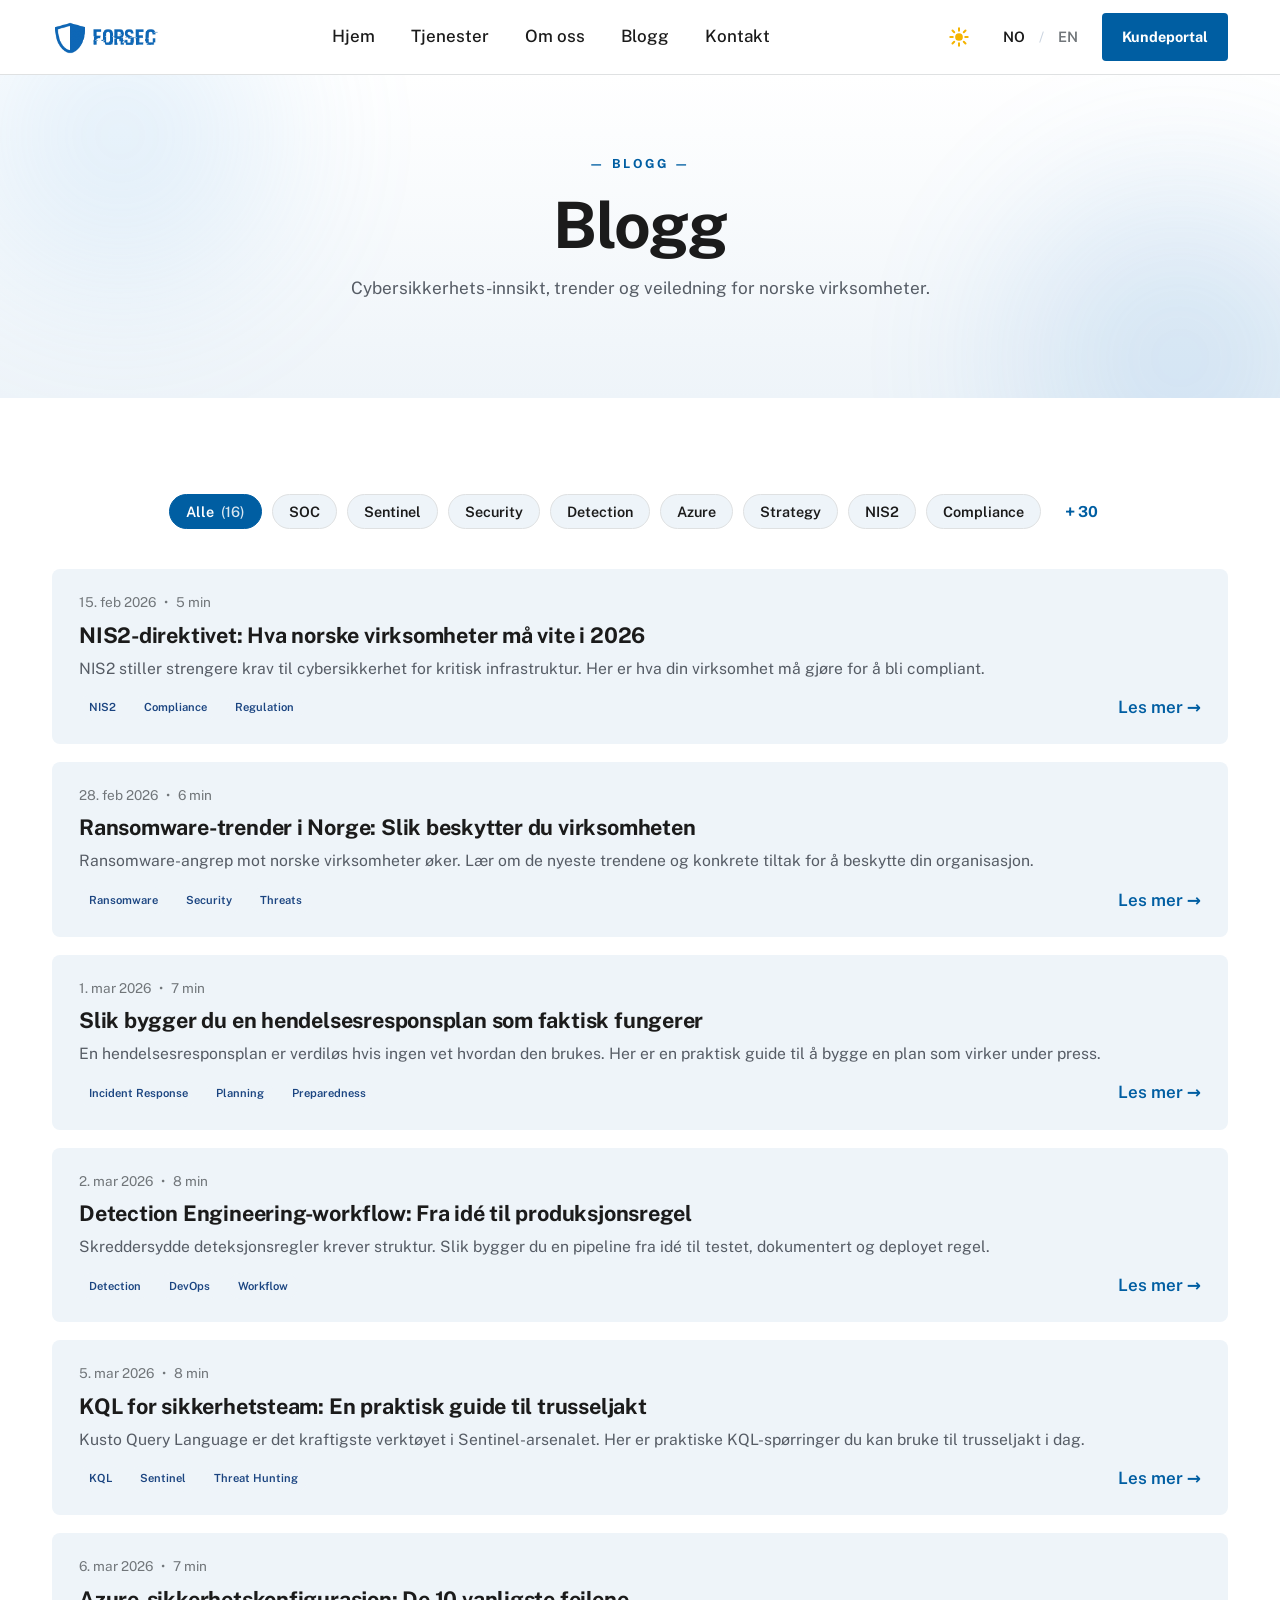
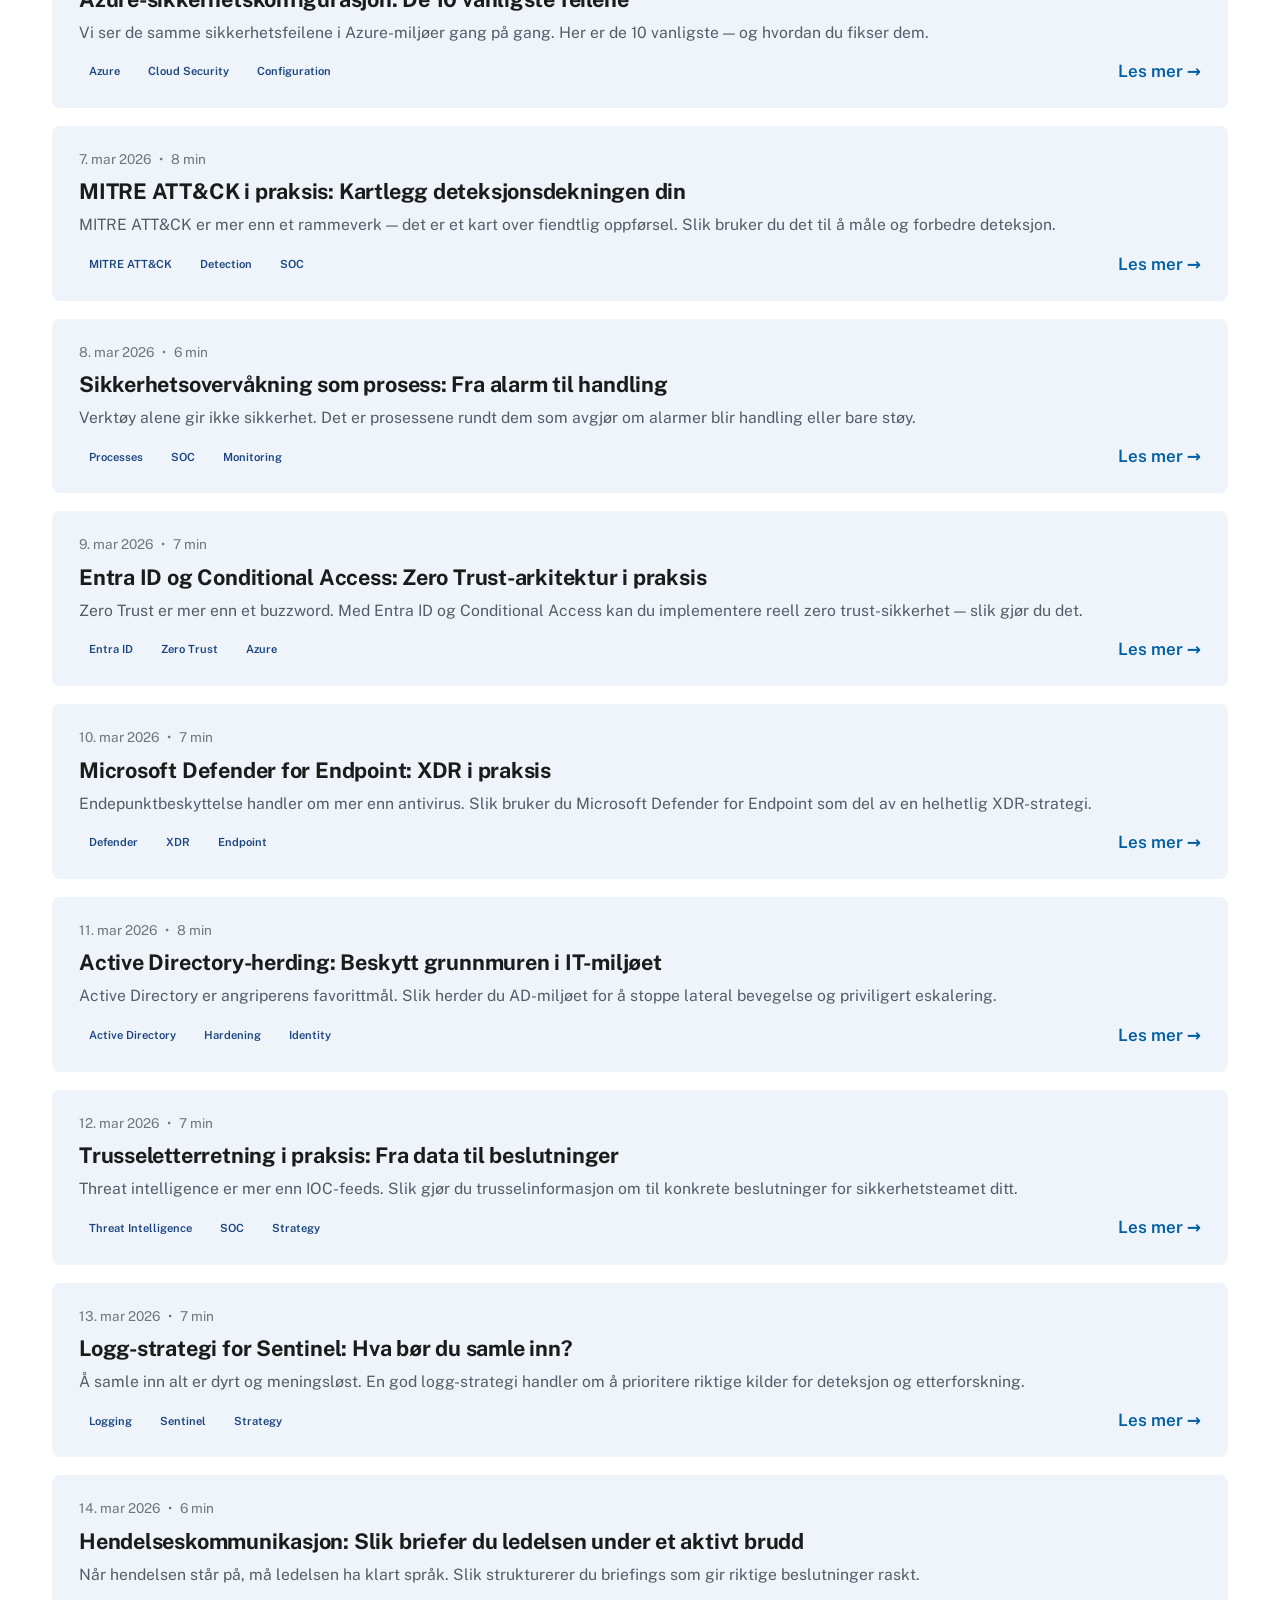
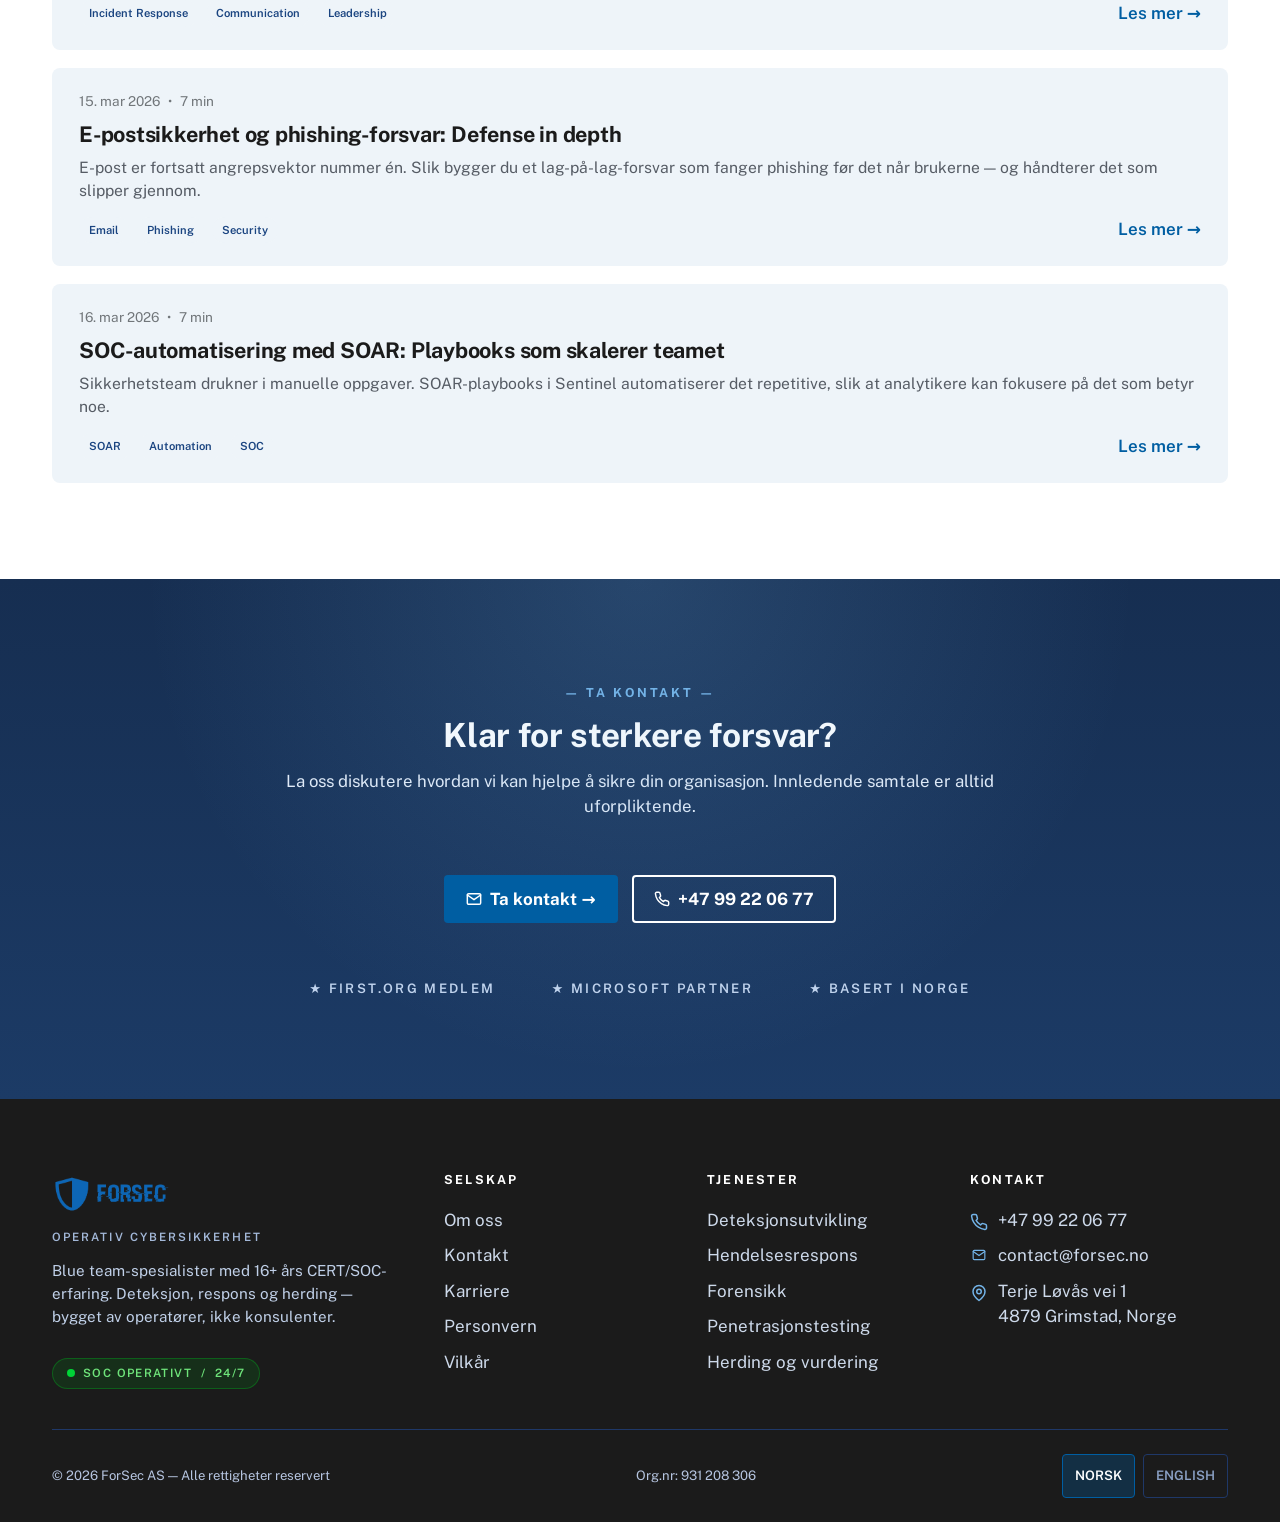
==== commit d8c01dbb: "Add files via upload" ====
--- a/blogg.html
+++ b/blogg.html
@@ -1,5 +1,5 @@
 <!DOCTYPE html>
-<html lang="no" data-theme="light">
+<html lang="nb" data-theme="light">
 <head>
 <meta charset="UTF-8" />
 <meta name="viewport" content="width=device-width, initial-scale=1.0" />
@@ -29,7 +29,7 @@
 <link rel="apple-touch-icon" href="favicon.png" />
 <link rel="preconnect" href="https://fonts.googleapis.com" />
 <link rel="preconnect" href="https://fonts.gstatic.com" crossorigin />
-<link href="https://fonts.googleapis.com/css2?family=Public+Sans:wght@400;500;600;700;800&family=Source+Sans+3:wght@400;600;700&display=swap" rel="stylesheet" />
+<link href="https://fonts.googleapis.com/css2?family=Public+Sans:wght@300;400;500;600;700;800https://fonts.googleapis.com/css2?family=Public+Sans:wght@400;500;600;700;800&family=Source+Sans+3:wght@400;600;700&display=swapdisplay=swap" rel="stylesheet" />
 <link rel="stylesheet" href="styles.css" />
 
 <script type="application/ld+json">
@@ -324,13 +324,13 @@
       <p class="lede light" data-i18n="cta.lede">La oss diskutere hvordan vi kan hjelpe å sikre din organisasjon. Innledende samtale er alltid uforpliktende.</p>
     </div>
     <div class="cta-actions">
-      <a class="btn btn-primary"       href="mailto:contact@forsec.no" data-i18n="cta.btn1">📞 Ta kontakt →</a>
-      <a class="btn btn-outline-light" href="tel:+4799220677">📞 +47 99 22 06 77</a>
+      <a class="btn btn-primary"       href="mailto:contact@forsec.no" data-i18n="cta.btn1"><svg viewBox="0 0 24 24" width="16" height="16" fill="none" stroke="currentColor" stroke-width="2.2" stroke-linecap="round" stroke-linejoin="round" aria-hidden="true" style="vertical-align:-3px"><rect x="2" y="4" width="20" height="16" rx="2"/><path d="m2 6 10 7L22 6"/></svg> Ta kontakt →</a>
+      <a class="btn btn-outline-light" href="tel:+4799220677" aria-label="Ring +47 99 22 06 77"><svg viewBox="0 0 24 24" width="16" height="16" fill="none" stroke="currentColor" stroke-width="2.2" stroke-linecap="round" stroke-linejoin="round" aria-hidden="true" style="vertical-align:-3px"><path d="M22 16.92v3a2 2 0 0 1-2.18 2 19.79 19.79 0 0 1-8.63-3.07 19.5 19.5 0 0 1-6-6 19.79 19.79 0 0 1-3.07-8.67A2 2 0 0 1 4.11 2h3a2 2 0 0 1 2 1.72 12.84 12.84 0 0 0 .7 2.81 2 2 0 0 1-.45 2.11L8.09 9.91a16 16 0 0 0 6 6l1.27-1.27a2 2 0 0 1 2.11-.45 12.84 12.84 0 0 0 2.81.7A2 2 0 0 1 22 16.92z"/></svg> +47 99 22 06 77</a>
     </div>
     <ul class="trust-row">
-      <li data-i18n="cta.t1">★ FIRST.ORG MEDLEM</li>
-      <li data-i18n="cta.t2">★ MICROSOFT PARTNER</li>
-      <li data-i18n="cta.t3">★ BASERT I NORGE</li>
+      <li data-i18n="cta.t1"><span aria-hidden="true">★</span> FIRST.ORG MEDLEM</li>
+      <li data-i18n="cta.t2"><span aria-hidden="true">★</span> MICROSOFT PARTNER</li>
+      <li data-i18n="cta.t3"><span aria-hidden="true">★</span> BASERT I NORGE</li>
     </ul>
   </div>
 </section>
@@ -354,7 +354,7 @@
         <ul>
           <li><a href="om-oss.html"        data-i18n="footer.about">Om oss</a></li>
           <li><a href="kontakt.html" data-i18n="footer.contact">Kontakt</a></li>
-          <li><a href="#"                  data-i18n="footer.career">Karriere</a></li>
+          <li><a href="kontakt.html"          data-i18n="footer.career">Karriere</a></li>
           <li><a href="#"                  data-i18n="footer.privacy">Personvern</a></li>
           <li><a href="#"                  data-i18n="footer.terms">Vilkår</a></li>
         </ul>
@@ -372,9 +372,9 @@
       <div class="footer-col">
         <h4 data-i18n="footer.h3">KONTAKT</h4>
         <ul class="contact-list">
-          <li><span class="ci">📞</span><a href="tel:+4799220677">+47 99 22 06 77</a></li>
-          <li><span class="ci">✉</span><a href="mailto:contact@forsec.no">contact@forsec.no</a></li>
-          <li><span class="ci">📍</span><span data-i18n="footer.addr">Terje Løvås vei 1<br/>4879 Grimstad, Norge</span></li>
+          <li><span class="ci" aria-hidden="true"><svg viewBox="0 0 24 24" width="18" height="18" fill="none" stroke="currentColor" stroke-width="2" stroke-linecap="round" stroke-linejoin="round"><path d="M22 16.92v3a2 2 0 0 1-2.18 2 19.79 19.79 0 0 1-8.63-3.07 19.5 19.5 0 0 1-6-6 19.79 19.79 0 0 1-3.07-8.67A2 2 0 0 1 4.11 2h3a2 2 0 0 1 2 1.72 12.84 12.84 0 0 0 .7 2.81 2 2 0 0 1-.45 2.11L8.09 9.91a16 16 0 0 0 6 6l1.27-1.27a2 2 0 0 1 2.11-.45 12.84 12.84 0 0 0 2.81.7A2 2 0 0 1 22 16.92z"/></svg></span><a href="tel:+4799220677">+47 99 22 06 77</a></li>
+          <li><span class="ci" aria-hidden="true"><svg viewBox="0 0 24 24" width="18" height="14" fill="none" stroke="currentColor" stroke-width="2" stroke-linecap="round" stroke-linejoin="round"><rect x="2" y="4" width="20" height="16" rx="2"/><path d="m2 6 10 7L22 6"/></svg></span><a href="mailto:contact@forsec.no">contact@forsec.no</a></li>
+          <li><span class="ci" aria-hidden="true"><svg viewBox="0 0 24 24" width="18" height="18" fill="none" stroke="currentColor" stroke-width="2" stroke-linecap="round" stroke-linejoin="round"><path d="M20 10c0 6-8 12-8 12s-8-6-8-12a8 8 0 0 1 16 0z"/><circle cx="12" cy="10" r="3"/></svg></span><span data-i18n="footer.addr">Terje Løvås vei 1<br/>4879 Grimstad, Norge</span></li>
         </ul>
       </div>
     </div>
--- a/styles.css
+++ b/styles.css
@@ -75,18 +75,19 @@
 
 * { box-sizing: border-box; }
 html { scroll-behavior: smooth; }
-/* USWDS typography: Source Sans 3 body, Public Sans display (both USWDS-approved) */
+/* USWDS v3 typography: Public Sans as primary (USWDS default) */
 body {
   margin: 0;
-  font-family: "Source Sans 3", "Source Sans Pro", "Public Sans", system-ui, -apple-system, "Segoe UI", Roboto, sans-serif;
+  font-family: "Public Sans", system-ui, -apple-system, "Segoe UI", Roboto, "Helvetica Neue", sans-serif;
   font-size: 17px; /* USWDS body-large */
   background: var(--color-bg-primary);
   color: var(--color-text-primary);
   line-height: 1.5; /* USWDS line-height md */
   -webkit-font-smoothing: antialiased;
+  -moz-osx-font-smoothing: grayscale;
   transition: background-color .45s ease, color .45s ease;
 }
-h1, h2, h3, h4 { font-family: "Public Sans", "Source Sans 3", system-ui, sans-serif; }
+h1, h2, h3, h4 { font-family: "Public Sans", system-ui, sans-serif; letter-spacing: -0.015em; }
 p { max-width: var(--measure); }
 .section-head p, .hero-lede, .service-card p, .catalog-card p, .industry-card p, .blog-card > p, .partner-card p, .faq-body, .process-step p { max-width: none; }
 img, svg { display: block; max-width: 100%; }
@@ -216,32 +217,38 @@
 
 /* ---------- LANG TOGGLE ---------- */
 .lang-toggle { display: inline-flex; align-items: center; gap: 4px; color: var(--color-text-muted); font-size: .9rem; }
-.lang-btn { background: none; border: 0; font: inherit; color: inherit; cursor: pointer; padding: 4px 6px; font-weight: 600; transition: color var(--t-fast), transform var(--t-fast); }
+.lang-btn { background: none; border: 0; font: inherit; color: inherit; cursor: pointer; padding: 10px 10px; min-height: 44px; min-width: 36px; font-weight: 600; transition: color var(--t-fast), transform var(--t-fast); }
 .lang-btn:hover { color: var(--color-primary); transform: translateY(-1px); }
 .lang-btn.active { color: var(--color-text-primary); }
 .lang-sep { color: var(--color-border-strong); }
 
 /* ---------- HERO ---------- */
 .hero {
-  background: linear-gradient(180deg, var(--color-bg-hero) 0%, #1c3b66 100%);
-  color: #fff;
+  background: linear-gradient(180deg, #ffffff 0%, var(--color-bg-secondary) 100%);
+  color: var(--color-text-primary);
   padding: 100px 0 84px;
   text-align: center;
   position: relative;
   overflow: hidden;
+  transition: background .45s ease, color .45s ease;
+}
+[data-theme="dark"] .hero {
+  background: linear-gradient(180deg, var(--color-bg-hero) 0%, #1c3b66 100%);
+  color: #fff;
 }
 .hero::before, .hero::after {
   content: ''; position: absolute; border-radius: 50%; pointer-events: none;
-  filter: blur(60px); opacity: .35;
-}
+  filter: blur(60px); opacity: .22;
+}
+[data-theme="dark"] .hero::before, [data-theme="dark"] .hero::after { opacity: .35; }
 .hero::before { width: 480px; height: 480px; top: -180px; left: -120px; background: radial-gradient(circle, #73b3e7, transparent 70%); animation: float1 14s ease-in-out infinite; }
 .hero::after  { width: 520px; height: 520px; bottom: -220px; right: -160px; background: radial-gradient(circle, #4f97d8, transparent 70%); animation: float2 18s ease-in-out infinite; }
 @keyframes float1 { 50% { transform: translate(40px, 30px); } }
 @keyframes float2 { 50% { transform: translate(-30px, -20px); } }
 
 .hero-inner { position: relative; }
-.hero-title { font-size: clamp(2.5rem, 5.5vw, 4.5rem); line-height: 1.05; letter-spacing: -0.02em; color: #fff; margin: 0 auto 24px; animation: rise .8s ease both; }
-.hero-lede  { max-width: 720px; margin: 0 auto 36px; font-size: 1.075rem; color: #cdd9ea; animation: rise .9s .1s ease both; }
+.hero-title { font-size: clamp(2.5rem, 5.5vw, 4.5rem); line-height: 1.05; letter-spacing: -0.02em; color: var(--color-text-primary); margin: 0 auto 24px; animation: rise .8s ease both; }
+.hero-lede  { max-width: 720px; margin: 0 auto 36px; font-size: 1.075rem; color: var(--color-text-secondary); animation: rise .9s .1s ease both; }
 .hero-actions { display: flex; flex-wrap: wrap; gap: 14px; justify-content: center; animation: rise 1s .2s ease both; }
 .hero-stats {
   display: grid; grid-template-columns: repeat(3, 1fr);
@@ -249,8 +256,22 @@
   animation: rise 1.1s .3s ease both;
 }
 .hero-stats li { display: flex; flex-direction: column; align-items: center; gap: 4px; }
-.hero-stats strong { font-size: clamp(2rem, 3.5vw, 2.8rem); color: #fff; font-weight: 700; line-height: 1; }
-.hero-stats span { font-size: .75rem; letter-spacing: .14em; color: #9fb3d1; }
+.hero-stats strong { font-size: clamp(2rem, 3.5vw, 2.8rem); color: var(--color-primary); font-weight: 800; line-height: 1; }
+.hero-stats span { font-size: .75rem; letter-spacing: .14em; color: var(--color-text-secondary); font-weight: 700; }
+[data-theme="dark"] .hero-title { color: #fff; }
+[data-theme="dark"] .hero-lede  { color: #d8e2f0; }
+[data-theme="dark"] .hero-stats strong { color: #fff; font-weight: 700; }
+[data-theme="dark"] .hero-stats span { color: #c0d3ed; }
+
+/* Ghost button inside light hero: dark text + subtle 1px border */
+.hero .btn-ghost {
+  color: var(--color-text-primary);
+  border: 1px solid var(--color-border);
+  background: transparent;
+}
+.hero .btn-ghost:hover { background: var(--color-bg-tint); border-color: var(--color-primary); color: var(--color-primary); }
+[data-theme="dark"] .hero .btn-ghost { color: #fff; border: 1px solid rgba(255,255,255,.25); }
+[data-theme="dark"] .hero .btn-ghost:hover { background: rgba(255,255,255,.10); border-color: rgba(255,255,255,.55); color: #fff; }
 
 @keyframes rise { from { opacity: 0; transform: translateY(14px); } to { opacity: 1; transform: none; } }
 
@@ -457,7 +478,7 @@
 .cta-actions { display: flex; gap: 14px; justify-content: center; flex-wrap: wrap; margin-top: 8px; position: relative; }
 .trust-row {
   display: flex; gap: 56px; justify-content: center; flex-wrap: wrap;
-  margin-top: 56px; color: #9fb3d1; font-size: .82rem; letter-spacing: .18em; font-weight: 600;
+  margin-top: 56px; color: #c0d3ed; font-size: .82rem; letter-spacing: .18em; font-weight: 600;
   position: relative;
 }
 .trust-row li { transition: color var(--t-fast), transform var(--t-fast); }
@@ -465,8 +486,9 @@
 
 /* ---------- FOOTER ---------- */
 .site-footer { background: var(--color-bg-footer); color: #cdd9ea; padding: 72px 0 24px; }
-.site-footer .brand { color: #fff; }
-.footer-tag { display: inline-block; font-size: .72rem; letter-spacing: .18em; color: #6f86b0; margin: 10px 0 14px; }
+.site-footer .brand { color: #fff; display: inline-flex; }
+.footer-brand .brand { margin-bottom: 14px; }
+.footer-tag { display: block; font-size: .72rem; letter-spacing: .18em; color: #a3b8d8; margin: 0 0 14px; font-weight: 600; }
 .footer-grid {
   display: grid;
   grid-template-columns: 1.6fr 1fr 1fr 1.2fr;
@@ -476,13 +498,14 @@
   border-bottom: 1px solid #1f3868;
   align-items: start;
 }
-.footer-brand p { color: #9aafce; font-size: .95rem; max-width: 360px; }
+.footer-brand p { color: #c0d0e8; font-size: .95rem; max-width: 360px; }
 .footer-col h4 { color: #fff; font-size: .78rem; letter-spacing: .18em; margin-bottom: 18px; }
 .footer-col ul li { margin: 10px 0; }
 .footer-col a { color: #cdd9ea; transition: color var(--t-fast), padding-left var(--t-fast); display: inline-block; }
 .footer-col a:hover { color: #fff; padding-left: 4px; }
 .contact-list li { display: flex; gap: 10px; margin: 12px 0; align-items: flex-start; line-height: 1.5; }
-.contact-list .ci { color: var(--color-primary-light); flex-shrink: 0; width: 18px; }
+.contact-list .ci { color: var(--color-primary-light); flex-shrink: 0; width: 18px; display: inline-flex; align-items: center; }
+.contact-list .ci svg { display: block; transform: translateY(5px); }
 .contact-list a { color: #cdd9ea; }
 .status-pill {
   display: inline-flex; align-items: center; gap: 8px;
@@ -506,31 +529,86 @@
 .footer-bottom {
   display: flex; align-items: center; justify-content: space-between;
   gap: 16px; flex-wrap: wrap;
-  font-size: .82rem; color: #8aa0c4;
+  font-size: .82rem; color: #b6c5e0;
 }
 .footer-lang { display: flex; gap: 8px; }
 .footer-lang .lang-btn { color: #8aa0c4; padding: 5px 12px; border: 1px solid #1f3868; border-radius: var(--radius); transition: color var(--t-fast), border-color var(--t-fast), background-color var(--t-fast); }
 .footer-lang .lang-btn:hover { color: #fff; border-color: var(--color-primary-light); }
 .footer-lang .lang-btn.active { color: #fff; border-color: var(--color-primary); background: rgba(0,94,162,.30); }
 
+/* ---------- HAMBURGER / MOBILE NAV ---------- */
+.nav-toggle {
+  display: none;
+  width: 44px; height: 44px;
+  border: 0; background: transparent;
+  cursor: pointer; padding: 0;
+  border-radius: 999px;
+  align-items: center; justify-content: center;
+  color: var(--color-text-primary);
+  transition: background-color var(--t-fast);
+}
+.nav-toggle:hover { background: var(--color-bg-secondary); }
+.nav-toggle:focus-visible { outline: .25rem solid var(--color-warning); outline-offset: 0; }
+.nav-toggle .bars { position: relative; width: 22px; height: 16px; display: inline-block; }
+.nav-toggle .bars::before,
+.nav-toggle .bars::after,
+.nav-toggle .bars span {
+  content: ''; position: absolute; left: 0; right: 0; height: 2px;
+  background: currentColor; border-radius: 2px;
+  transition: transform .3s cubic-bezier(.22,.61,.36,1), opacity .2s ease, top .3s ease;
+}
+.nav-toggle .bars::before { top: 0; }
+.nav-toggle .bars span    { top: 7px; }
+.nav-toggle .bars::after  { top: 14px; }
+.nav-toggle[aria-expanded="true"] .bars::before { top: 7px; transform: rotate(45deg); }
+.nav-toggle[aria-expanded="true"] .bars::after  { top: 7px; transform: rotate(-45deg); }
+.nav-toggle[aria-expanded="true"] .bars span    { opacity: 0; }
+
+.mobile-nav {
+  position: fixed; inset: 72px 0 auto 0; z-index: 49;
+  background: var(--color-bg-primary);
+  border-bottom: 1px solid var(--color-border);
+  box-shadow: var(--shadow-lg);
+  padding: 18px 24px 26px;
+  display: flex; flex-direction: column; gap: 8px;
+  transform: translateY(-12px);
+  opacity: 0; pointer-events: none;
+  transition: transform .3s cubic-bezier(.22,.61,.36,1), opacity .25s ease;
+}
+.mobile-nav.is-open { transform: none; opacity: 1; pointer-events: auto; }
+.mobile-nav a.nav-link {
+  display: block; padding: 12px 8px;
+  border-bottom: 1px solid var(--color-border);
+  font-weight: 600;
+}
+.mobile-nav a.nav-link::after { display: none; }
+.mobile-nav .mn-actions { display: flex; gap: 12px; align-items: center; margin-top: 14px; flex-wrap: wrap; }
+.mobile-nav .mn-lang { display: inline-flex; gap: 4px; color: var(--color-text-muted); font-size: .95rem; }
+.mobile-nav .mn-lang .lang-btn { padding: 6px 10px; font-weight: 700; }
+
 @media (max-width: 1000px) {
   .footer-grid { grid-template-columns: 1fr 1fr; }
   .main-nav { display: none; }
+  .nav-toggle { display: inline-flex; }
+  .header-utils .lang-toggle,
+  .header-utils > .btn { display: none; }
 }
 @media (max-width: 640px) {
   .footer-grid { grid-template-columns: 1fr; gap: 32px; }
   .footer-bottom { justify-content: center; text-align: center; }
-  .header-utils .btn { display: none; }
-  .lang-toggle { display: none; }
   .section { padding: 64px 0; }
   .hero { padding: 60px 0 50px; }
   .hero-stats { grid-template-columns: 1fr 1fr 1fr; gap: 12px; }
 }
+@media (min-width: 1001px) {
+  .mobile-nav { display: none; }
+}
 
 /* ---------- SERVICES PAGE ---------- */
 .hero-sub { padding: 80px 0 60px; }
 .hero-sub .hero-title { font-size: clamp(2.4rem, 5vw, 4rem); margin-bottom: 18px; }
-.hero-sub .eyebrow { color: var(--color-primary-light); display: block; margin-bottom: 18px; }
+.hero-sub .eyebrow { color: var(--color-primary); display: block; margin-bottom: 18px; }
+[data-theme="dark"] .hero-sub .eyebrow { color: var(--color-primary-light); }
 
 .svc-icon {
   width: 48px; height: 48px; border-radius: var(--radius);
@@ -628,11 +706,14 @@
   transform: translateY(0);
   transition: opacity .42s ease, transform .55s cubic-bezier(.22,.61,.36,1);
   will-change: transform, opacity;
-  background-image: linear-gradient(90deg, #ffffff 0%, #cfe1ff 55%, #73b3e7 100%);
+  background-image: linear-gradient(90deg, #005ea2 0%, #1a4480 60%, #162e51 100%);
   -webkit-background-clip: text;
           background-clip: text;
   -webkit-text-fill-color: transparent;
   color: transparent;
+}
+[data-theme="dark"] .rotator {
+  background-image: linear-gradient(90deg, #ffffff 0%, #cfe1ff 55%, #73b3e7 100%);
 }
 .rotator.is-out  { opacity: 0; transform: translateY(-34px); }
 .rotator.is-prep { opacity: 0; transform: translateY(34px); transition: none; }
@@ -872,11 +953,11 @@
 }
 .modal.is-open .modal-panel { transform: none; opacity: 1; }
 .modal-close {
-  position: absolute; top: 10px; right: 12px;
+  position: absolute; top: 8px; right: 10px;
   background: transparent; border: 0; cursor: pointer;
   font-size: 1.8rem; line-height: 1;
   color: var(--color-text-muted);
-  width: 36px; height: 36px; border-radius: 999px;
+  width: 44px; height: 44px; border-radius: 999px;
   transition: background-color var(--t-card), color var(--t-card), transform var(--t-fast);
 }
 .modal-close:hover { background: var(--color-bg-secondary); color: var(--color-text-primary); transform: rotate(90deg); }
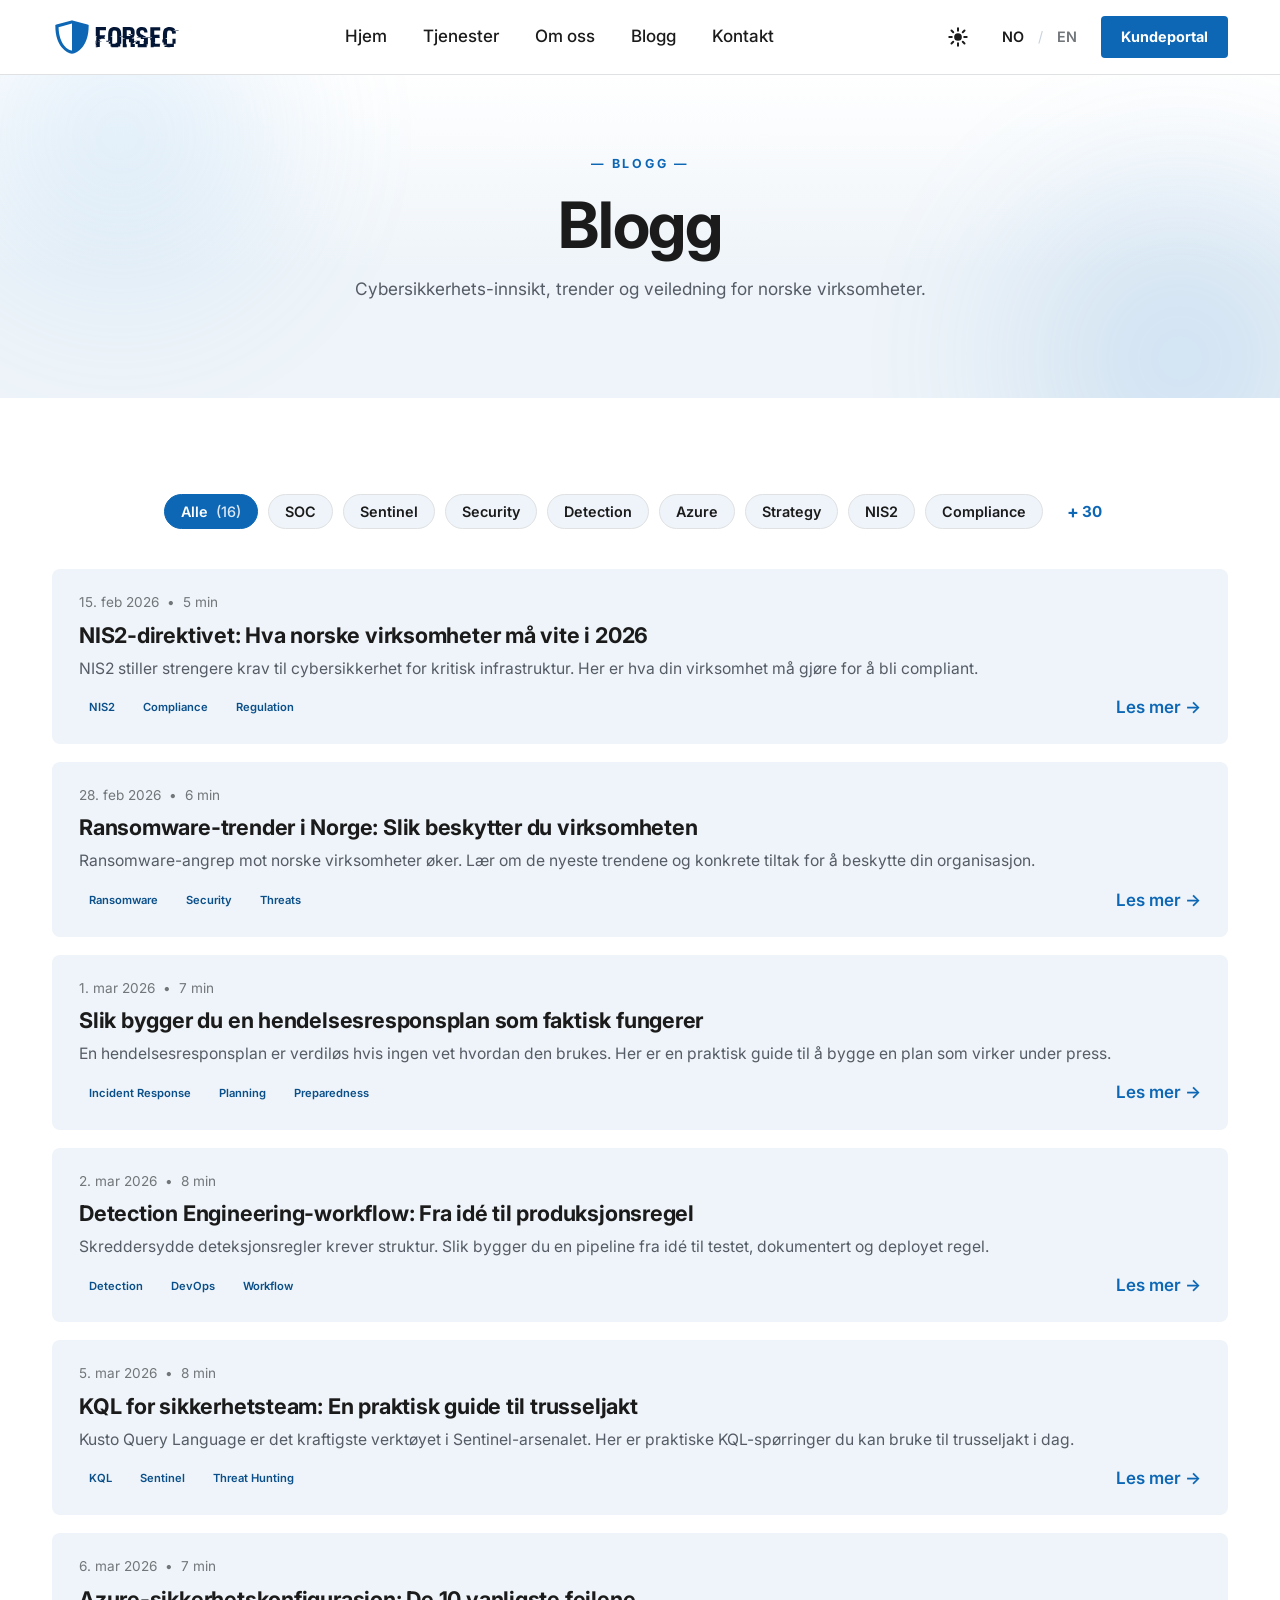
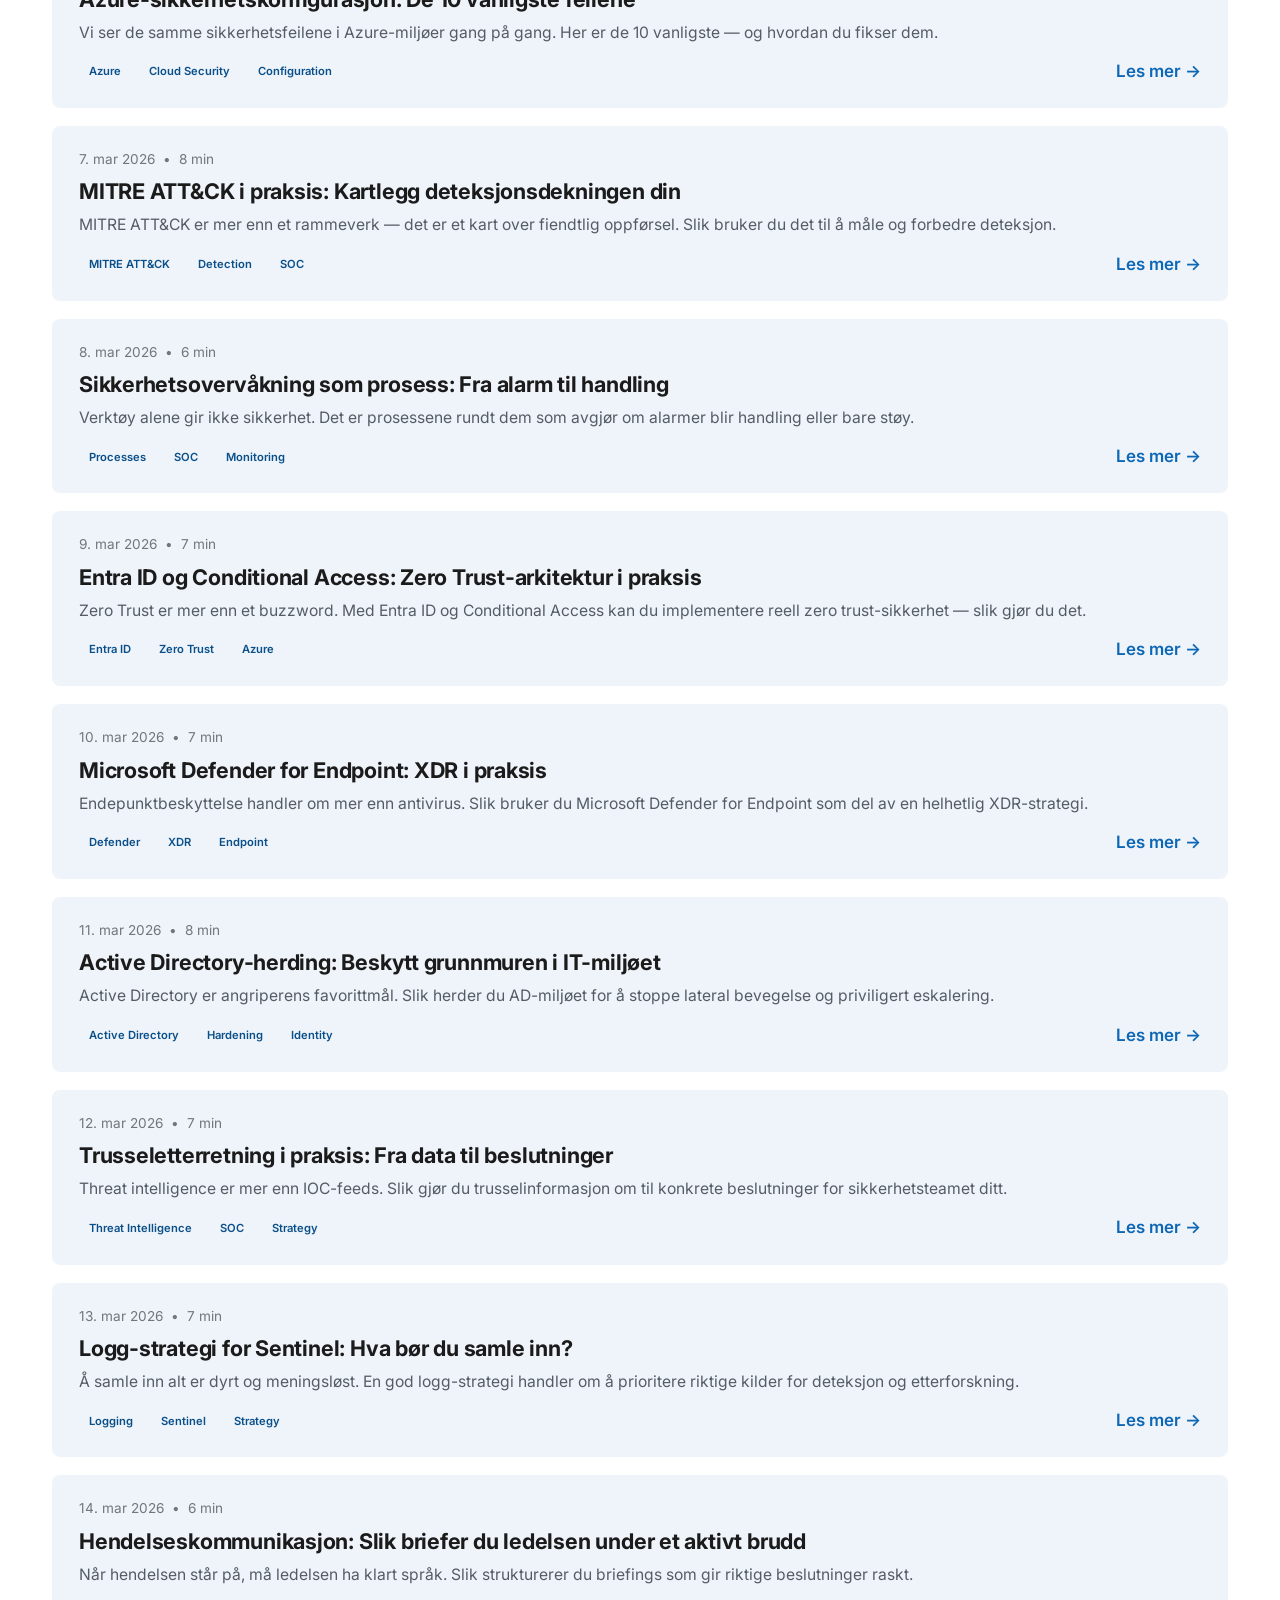
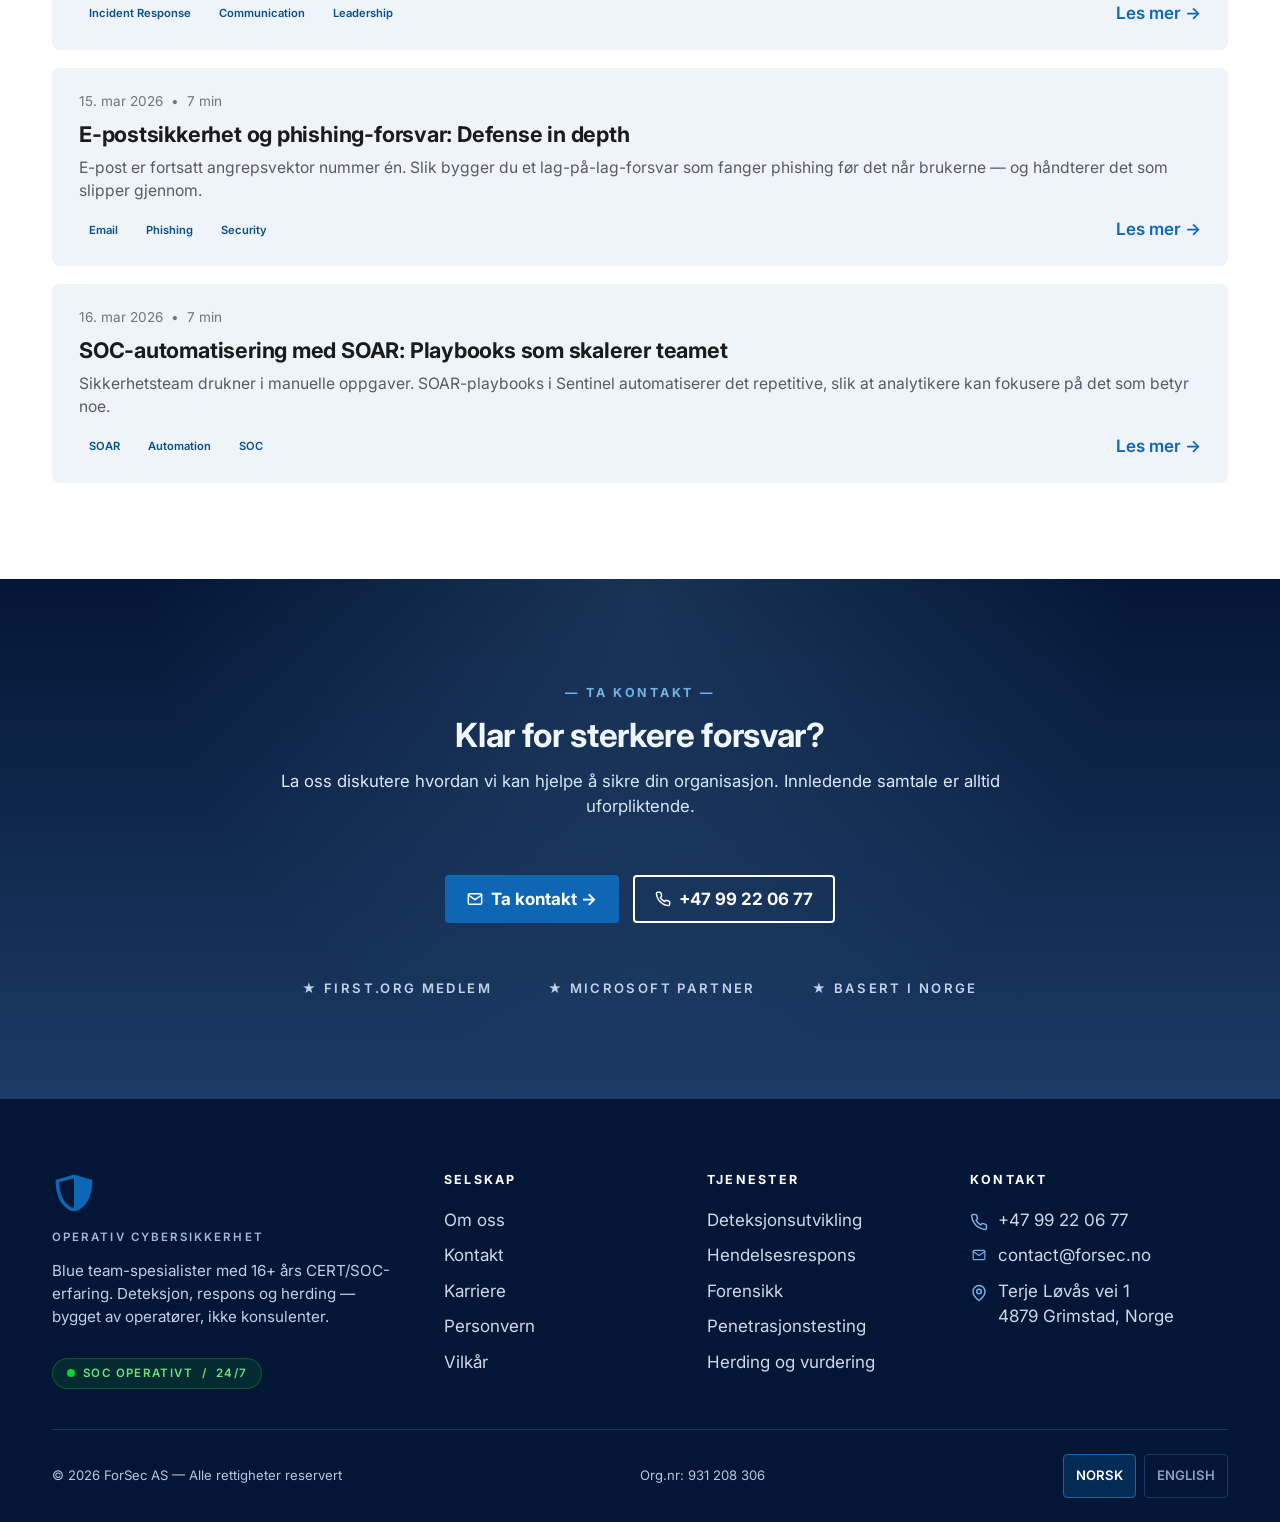
==== commit 15078766: "Add files via upload" ====
--- a/blogg.html
+++ b/blogg.html
@@ -3,7 +3,7 @@
 <head>
 <meta charset="UTF-8" />
 <meta name="viewport" content="width=device-width, initial-scale=1.0" />
-<meta name="theme-color" content="#162e51" />
+<meta name="theme-color" content="#041635" />
 <meta name="color-scheme" content="light dark" />
 <meta name="robots" content="index, follow, max-image-preview:large" />
 <meta name="author" content="ForSec AS" />
@@ -29,8 +29,8 @@
 <link rel="apple-touch-icon" href="favicon.png" />
 <link rel="preconnect" href="https://fonts.googleapis.com" />
 <link rel="preconnect" href="https://fonts.gstatic.com" crossorigin />
-<link href="https://fonts.googleapis.com/css2?family=Public+Sans:wght@300;400;500;600;700;800https://fonts.googleapis.com/css2?family=Public+Sans:wght@400;500;600;700;800&family=Source+Sans+3:wght@400;600;700&display=swapdisplay=swap" rel="stylesheet" />
-<link rel="stylesheet" href="styles.css" />
+<link href="https://fonts.googleapis.com/css2?family=Inter:wght@300;400;500;600;700;800&display=swap" rel="stylesheet" />
+<link rel="stylesheet" href="styles.css?v=1782205200" />
 
 <script type="application/ld+json">
 {
@@ -51,7 +51,7 @@
 <header class="site-header">
   <div class="container header-inner">
     <a class="brand" href="index.html" aria-label="ForSec hjem">
-      <img class="brand-logo" src="forsec-logo.png" alt="ForSec" width="120" height="40" fetchpriority="high" />
+      <img class="brand-logo brand-logo--light" src="forsec-logo.svg" alt="ForSec" width="120" height="40" fetchpriority="high" /><img class="brand-logo brand-logo--dark" src="forsec-logo-dark.svg" alt="ForSec" width="120" height="40" fetchpriority="high" />
     </a>
     <nav class="main-nav" aria-label="Hovedmeny" data-i18n-aria-label="aria.nav">
       <a href="index.html"         class="nav-link"        data-i18n="nav.home">Hjem</a>
@@ -343,7 +343,7 @@
     <div class="footer-grid">
       <div class="footer-brand">
         <a class="brand" href="index.html">
-          <img class="brand-logo" src="forsec-logo.png" alt="ForSec" width="120" height="40" />
+          <img class="brand-logo brand-logo--light" src="forsec-logo.svg" alt="ForSec" width="120" height="40" loading="lazy" decoding="async" /><img class="brand-logo brand-logo--dark" src="forsec-logo-dark.svg" alt="ForSec" width="120" height="40" loading="lazy" decoding="async" />
         </a>
         <span class="footer-tag" data-i18n="footer.tag">OPERATIV CYBERSIKKERHET</span>
         <p data-i18n="footer.body">Blue team-spesialister med 16+ års CERT/SOC-erfaring. Deteksjon, respons og herding — bygget av operatører, ikke konsulenter.</p>
@@ -389,6 +389,6 @@
   </div>
 </footer>
 
-<script src="script.js"></script>
+<script src="script.js?v=1782201700"></script>
 </body>
 </html>
--- a/styles.css
+++ b/styles.css
@@ -8,11 +8,11 @@
 :root,
 [data-theme="light"] {
   /* USWDS theme tokens */
-  --color-primary:        #005ea2; /* blue-60v */
+  --color-primary:        #0d67b5; /* ForSec logo blue */
   --color-primary-light:  #73b3e7; /* blue-30 */
   --color-primary-lighter:#dfe1e2; /* gray-cool-10 */
-  --color-primary-dark:   #1a4480; /* blue-warm-70v */
-  --color-primary-darker: #162e51; /* blue-warm-80v */
+  --color-primary-dark:   #0a4f8a; /* darker logo blue */
+  --color-primary-darker: #041635; /* ForSec logo navy */
   --color-base:           #1b1b1b; /* ink */
   --color-base-dark:      #565c65; /* gray-60 */
   --color-base-light:     #71767a; /* gray-50 */
@@ -27,9 +27,9 @@
   --color-bg-primary:     #ffffff;
   --color-bg-secondary:   #eef4f9; /* gray-cool-3 */
   --color-bg-tint:        #f0f0f0;
-  --color-bg-hero:        #162e51;
-  --color-bg-cta:         #162e51;
-  --color-bg-footer:      #1b1b1b; /* USWDS dark footer = ink */
+  --color-bg-hero:        #041635; /* ForSec logo navy */
+  --color-bg-cta:         #041635;
+  --color-bg-footer:      #041635; /* logo navy footer */
   --color-text-primary:   #1b1b1b;
   --color-text-secondary: #565c65;
   --color-text-muted:     #71767a;
@@ -56,16 +56,16 @@
   --t-card: .45s cubic-bezier(.22,.61,.36,1);
 }
 [data-theme="dark"] {
-  --color-primary:        #4f97d8;
+  --color-primary:        #4f97d8; /* logo blue, brightened for dark bg */
   --color-primary-light:  #73b3e7;
   --color-primary-dark:   #73b3e7;
   --color-primary-darker: #a8d3ff;
-  --color-bg-primary:     #0b1d3a;
-  --color-bg-secondary:   #102449;
-  --color-bg-tint:        #0e2042;
-  --color-bg-hero:        #060f23;
-  --color-bg-cta:         #060f23;
-  --color-bg-footer:      #060f23;
+  --color-bg-primary:     #041635; /* ForSec logo navy */
+  --color-bg-secondary:   #0a2147;
+  --color-bg-tint:        #08203f;
+  --color-bg-hero:        #02101f;
+  --color-bg-cta:         #02101f;
+  --color-bg-footer:      #02101f;
   --color-text-primary:   #ffffff;
   --color-text-secondary: #c7d2e3;
   --color-text-muted:     #93a3bd;
@@ -75,10 +75,10 @@
 
 * { box-sizing: border-box; }
 html { scroll-behavior: smooth; }
-/* USWDS v3 typography: Public Sans as primary (USWDS default) */
+/* Typography: Inter as primary */
 body {
   margin: 0;
-  font-family: "Public Sans", system-ui, -apple-system, "Segoe UI", Roboto, "Helvetica Neue", sans-serif;
+  font-family: "Inter", system-ui, -apple-system, "Segoe UI", Roboto, "Helvetica Neue", sans-serif;
   font-size: 17px; /* USWDS body-large */
   background: var(--color-bg-primary);
   color: var(--color-text-primary);
@@ -87,7 +87,7 @@
   -moz-osx-font-smoothing: grayscale;
   transition: background-color .45s ease, color .45s ease;
 }
-h1, h2, h3, h4 { font-family: "Public Sans", system-ui, sans-serif; letter-spacing: -0.015em; }
+h1, h2, h3, h4 { font-family: "Inter", system-ui, sans-serif; letter-spacing: -0.015em; }
 p { max-width: var(--measure); }
 .section-head p, .hero-lede, .service-card p, .catalog-card p, .industry-card p, .blog-card > p, .partner-card p, .faq-body, .process-step p { max-width: none; }
 img, svg { display: block; max-width: 100%; }
@@ -133,10 +133,14 @@
   transition: transform .6s ease;
 }
 .btn:hover::before { transform: translateX(110%); }
-.btn-sm { padding: 10px 18px; font-size: .9rem; }
+.btn-sm { padding: 9px 18px; min-height: 2.6rem; font-size: .9rem; }
 .btn-primary { background: var(--color-primary); color: #fff; }
 .btn-primary:hover { background: var(--color-primary-dark); box-shadow: 0 8px 22px rgba(0,94,162,.35); transform: translateY(-2px); }
 .btn-primary:active { background: var(--color-primary-darker); transform: translateY(1px); }
+/* dark theme: primary token is lightened for text/links, too light as a button fill for white text — use logo blue so label keeps 4.5:1 (WCAG 1.4.3) */
+[data-theme="dark"] .btn-primary { background: #0d67b5; }
+[data-theme="dark"] .btn-primary:hover { background: #0a4f8a; }
+[data-theme="dark"] .btn-primary:active { background: #08436f; }
 .btn-primary:focus-visible { outline: 3px solid var(--color-primary-darker); outline-offset: 2px; }
 .btn-ghost { background: transparent; color: #fff; border-color: rgba(255,255,255,.5); }
 .btn-ghost:hover { background: rgba(255,255,255,.14); border-color: #fff; transform: translateY(-2px); }
@@ -151,12 +155,15 @@
   -webkit-backdrop-filter: saturate(180%) blur(10px);
           backdrop-filter: saturate(180%) blur(10px);
 }
-[data-theme="dark"] .site-header { background: rgba(11,29,58,.92); }
-.header-inner { display: flex; align-items: center; justify-content: space-between; gap: 32px; min-height: 72px; }
+[data-theme="dark"] .site-header { background: rgba(4,22,53,.92); }
+.header-inner { display: flex; align-items: center; justify-content: space-between; gap: 32px; min-height: 64px; }
 .brand { display: inline-flex; align-items: center; gap: 10px; color: var(--color-text-primary); font-weight: 800; }
-.brand-logo { height: 40px; width: auto; object-fit: contain; transition: transform .35s cubic-bezier(.34,1.56,.64,1); }
+.brand-logo { height: 40px; width: auto; object-fit: contain; }
 .site-footer .brand-logo { height: 44px; }
-.brand:hover .brand-logo { transform: rotate(-6deg) scale(1.08); }
+/* theme-aware logo: light wordmark variant shown in dark mode */
+.brand-logo--dark { display: none; }
+[data-theme="dark"] .brand-logo--light { display: none; }
+[data-theme="dark"] .brand-logo--dark { display: inline-block; }
 .brand-name { letter-spacing: .14em; font-size: 1.05rem; }
 
 .main-nav { display: flex; gap: 4px; }
@@ -170,7 +177,7 @@
   content: ''; position: absolute;
   left: 16px; right: 16px; bottom: 18px;
   height: 2px; background: var(--color-primary-light);
-  transform: scaleX(0); transform-origin: left;
+  transform: scaleX(0); transform-origin: center;
   transition: transform .22s ease;
 }
 .nav-link:hover { color: var(--color-primary); }
@@ -203,10 +210,10 @@
 .theme-toggle .icon {
   position: absolute; inset: 0;
   width: 22px; height: 22px;
-  color: #f5b400; /* sun gold */
+  color: currentColor; /* monochrome, follows header text color in light + dark */
   transition: opacity .35s ease, transform .55s cubic-bezier(.34,1.56,.64,1);
 }
-.theme-toggle .icon-moon { color: #c7d2e3; transform: rotate(-90deg) scale(.4); opacity: 0; }
+.theme-toggle .icon-moon { transform: rotate(-90deg) scale(.4); opacity: 0; }
 .theme-toggle .icon-sun  { transform: rotate(0deg)   scale(1);   opacity: 1; }
 [data-theme="dark"] .theme-toggle .icon-sun  { transform: rotate(90deg)  scale(.4); opacity: 0; }
 [data-theme="dark"] .theme-toggle .icon-moon { transform: rotate(0deg)   scale(1);  opacity: 1; }
@@ -224,7 +231,7 @@
 
 /* ---------- HERO ---------- */
 .hero {
-  background: linear-gradient(180deg, #ffffff 0%, var(--color-bg-secondary) 100%);
+  background: linear-gradient(180deg, #ffffff 0%, var(--color-bg-secondary) 60%, var(--color-bg-secondary) 100%);
   color: var(--color-text-primary);
   padding: 100px 0 84px;
   text-align: center;
@@ -232,8 +239,16 @@
   overflow: hidden;
   transition: background .45s ease, color .45s ease;
 }
+/* homepage hero fills the viewport (minus sticky 72px header); no mid-page seam */
+.hero:not(.hero-sub) {
+  display: flex;
+  flex-direction: column;
+  justify-content: center;
+  min-height: calc(100vh - 64px);
+  min-height: calc(100dvh - 64px);
+}
 [data-theme="dark"] .hero {
-  background: linear-gradient(180deg, var(--color-bg-hero) 0%, #1c3b66 100%);
+  background: linear-gradient(180deg, var(--color-bg-hero) 0%, #14305a 50%, var(--color-bg-primary) 100%);
   color: #fff;
 }
 .hero::before, .hero::after {
@@ -308,35 +323,49 @@
 @media (max-width: 640px)  { .grid-2, .grid-3, .grid-4 { grid-template-columns: 1fr; } }
 
 /* ---------- SERVICE CARD ---------- */
-.service-card {
+.service-card, .catalog-card {
   background: var(--color-bg-primary);
-  border: 1px solid var(--color-primary);
-  border-top-width: 4px;
-  border-radius: var(--radius-lg);
-  padding: 32px 28px;
+  border: 1px solid var(--color-border);
+  border-radius: var(--radius-lg); /* USWDS radius-lg = 8px */
+  padding: 32px 30px;
   cursor: pointer;
   display: flex; flex-direction: column;
   position: relative; overflow: hidden;
+  box-shadow: var(--shadow-sm);
   transition:
-    transform var(--t-card),
+    transform .5s cubic-bezier(.22,.61,.36,1),
     box-shadow var(--t-card),
-    border-top-width var(--t-card),
-    border-color var(--t-card),
-    background-color var(--t-card);
-}
-.service-card::after {
-  content: ""; position: absolute; inset: auto 0 0 0; height: 0;
-  background: linear-gradient(180deg, transparent, rgba(0,94,162,.06));
-  transition: height var(--t-card);
-}
-.service-card:hover { border-top-width: 8px; box-shadow: var(--shadow-xl); transform: translateY(-6px); }
-.service-card:hover::after { height: 100%; }
-.service-card:hover .card-num { transform: translateX(4px); color: var(--color-primary); }
-.service-card:hover .card-link { text-decoration: underline; transform: translateX(4px); }
-.service-card:focus-within { outline: 3px solid var(--color-primary-darker); outline-offset: 2px; }
-.card-num { color: var(--color-primary-light); font-weight: 800; font-size: 1.5rem; letter-spacing: .04em; margin-bottom: 10px; transition: transform var(--t-card), color var(--t-card); }
-.card-num.lg { font-size: 2.5rem; opacity: .85; }
-.service-card h3 { margin-bottom: 12px; position: relative; z-index: 1; }
+    border-color var(--t-card);
+}
+/* big faded watermark number, top-right */
+.service-card::before, .catalog-card::before {
+  content: attr(data-num);
+  position: absolute; top: -22px; right: 14px;
+  font-size: 7rem; font-weight: 800; line-height: 1;
+  letter-spacing: -.04em; color: var(--color-primary);
+  opacity: .06; pointer-events: none; z-index: 0;
+  transition: opacity var(--t-card), color var(--t-card);
+}
+/* hover lift — high specificity to beat .reveal.in { transform: none } */
+.service-card:hover, .catalog-card:hover,
+.js-reveal .reveal.in.service-card:hover,
+.js-reveal .reveal.in.catalog-card:hover {
+  transform: scale(1.03);
+  border-color: var(--color-primary);
+  box-shadow: var(--shadow-lg);
+}
+/* keep 0.5s scale transition on revealed cards (beats reveal's .7s) */
+.js-reveal .reveal.service-card, .js-reveal .reveal.catalog-card {
+  transition: transform .5s cubic-bezier(.22,.61,.36,1),
+              box-shadow var(--t-card), border-color var(--t-card),
+              opacity .7s ease;
+}
+.service-card:hover::before, .catalog-card:hover::before { opacity: .1; }
+.service-card:hover .card-num { color: var(--color-primary-dark); }
+.service-card:hover .card-link, .catalog-card:hover .card-link { text-decoration: underline; transform: translateX(4px); }
+.service-card:focus-within, .catalog-card:focus-within { outline: 3px solid var(--color-primary-darker); outline-offset: 2px; }
+.card-num { color: var(--color-primary); font-weight: 800; font-size: 1rem; letter-spacing: .08em; margin-bottom: 14px; position: relative; z-index: 1; transition: color var(--t-card); }
+.service-card h3, .catalog-card h3 { margin-bottom: 12px; position: relative; z-index: 1; }
 .service-card p { color: var(--color-text-secondary); flex: 1; position: relative; z-index: 1; }
 
 .chips { display: flex; flex-wrap: wrap; gap: 8px; margin: 12px 0 18px; }
@@ -565,7 +594,7 @@
 .nav-toggle[aria-expanded="true"] .bars span    { opacity: 0; }
 
 .mobile-nav {
-  position: fixed; inset: 72px 0 auto 0; z-index: 49;
+  position: fixed; inset: 64px 0 auto 0; z-index: 49;
   background: var(--color-bg-primary);
   border-bottom: 1px solid var(--color-border);
   box-shadow: var(--shadow-lg);
@@ -596,9 +625,18 @@
 @media (max-width: 640px) {
   .footer-grid { grid-template-columns: 1fr; gap: 32px; }
   .footer-bottom { justify-content: center; text-align: center; }
+  /* bigger touch targets on mobile (comfortable ~44px tap area) */
+  .footer-col ul li { margin: 2px 0; }
+  .footer-col a { padding: 11px 0; }
+  .card-link { padding: 8px 0; }
+  .footer-lang .lang-btn { padding: 10px 16px; }
   .section { padding: 64px 0; }
-  .hero { padding: 60px 0 50px; }
-  .hero-stats { grid-template-columns: 1fr 1fr 1fr; gap: 12px; }
+  .container { padding: 0 22px; }
+  .hero { padding: 80px 0 72px; }
+  .hero-title { margin-bottom: 36px; line-height: 1.12; }
+  .hero-lede  { margin-bottom: 44px; line-height: 1.65; }
+  .hero-actions { gap: 14px; }
+  .hero-stats { grid-template-columns: 1fr 1fr 1fr; gap: 18px; margin-top: 64px; }
 }
 @media (min-width: 1001px) {
   .mobile-nav { display: none; }
@@ -625,22 +663,8 @@
 .svc-target { color: var(--color-text-muted); font-size: .9rem; margin-top: auto; }
 .svc-target em { font-style: italic; }
 
-.catalog-card {
-  background: var(--color-bg-primary);
-  border: 1px solid var(--color-border);
-  border-top: 4px solid var(--color-primary);
-  border-radius: var(--radius-lg);
-  padding: 28px 26px;
-  display: flex; flex-direction: column; gap: 6px;
-  position: relative; overflow: hidden;
-  transition:
-    transform var(--t-card),
-    box-shadow var(--t-card),
-    border-color var(--t-card),
-    background-color var(--t-card);
-}
-.catalog-card:hover { transform: translateY(-6px); box-shadow: var(--shadow-xl); }
-.catalog-card.highlight { border-top-color: var(--color-primary-dark); background: linear-gradient(180deg, var(--color-bg-primary) 0%, var(--color-bg-tint) 100%); }
+/* catalog-card shares base style with .service-card (defined above) */
+.catalog-card { gap: 6px; }
 .cat-icon {
   width: 42px; height: 42px; border-radius: var(--radius);
   background: var(--color-bg-secondary); color: var(--color-primary);
@@ -653,7 +677,7 @@
 .cat-icon svg { width: 22px; height: 22px; }
 .catalog-card:hover .cat-icon { background: var(--color-primary); color: #fff; transform: rotate(-8deg) scale(1.1); }
 .catalog-card h3 { margin: 4px 0 8px; }
-.catalog-card p { font-size: .95rem; }
+.catalog-card p { font-size: .95rem; position: relative; z-index: 1; }
 .deliv-label {
   font-size: .72rem; letter-spacing: .18em; font-weight: 700;
   color: var(--color-primary); margin: 14px 0 6px;
@@ -704,7 +728,7 @@
   white-space: nowrap;
   opacity: 1;
   transform: translateY(0);
-  transition: opacity .42s ease, transform .55s cubic-bezier(.22,.61,.36,1);
+  transition: opacity .5s ease, transform .5s cubic-bezier(.22,.61,.36,1);
   will-change: transform, opacity;
   background-image: linear-gradient(90deg, #005ea2 0%, #1a4480 60%, #162e51 100%);
   -webkit-background-clip: text;
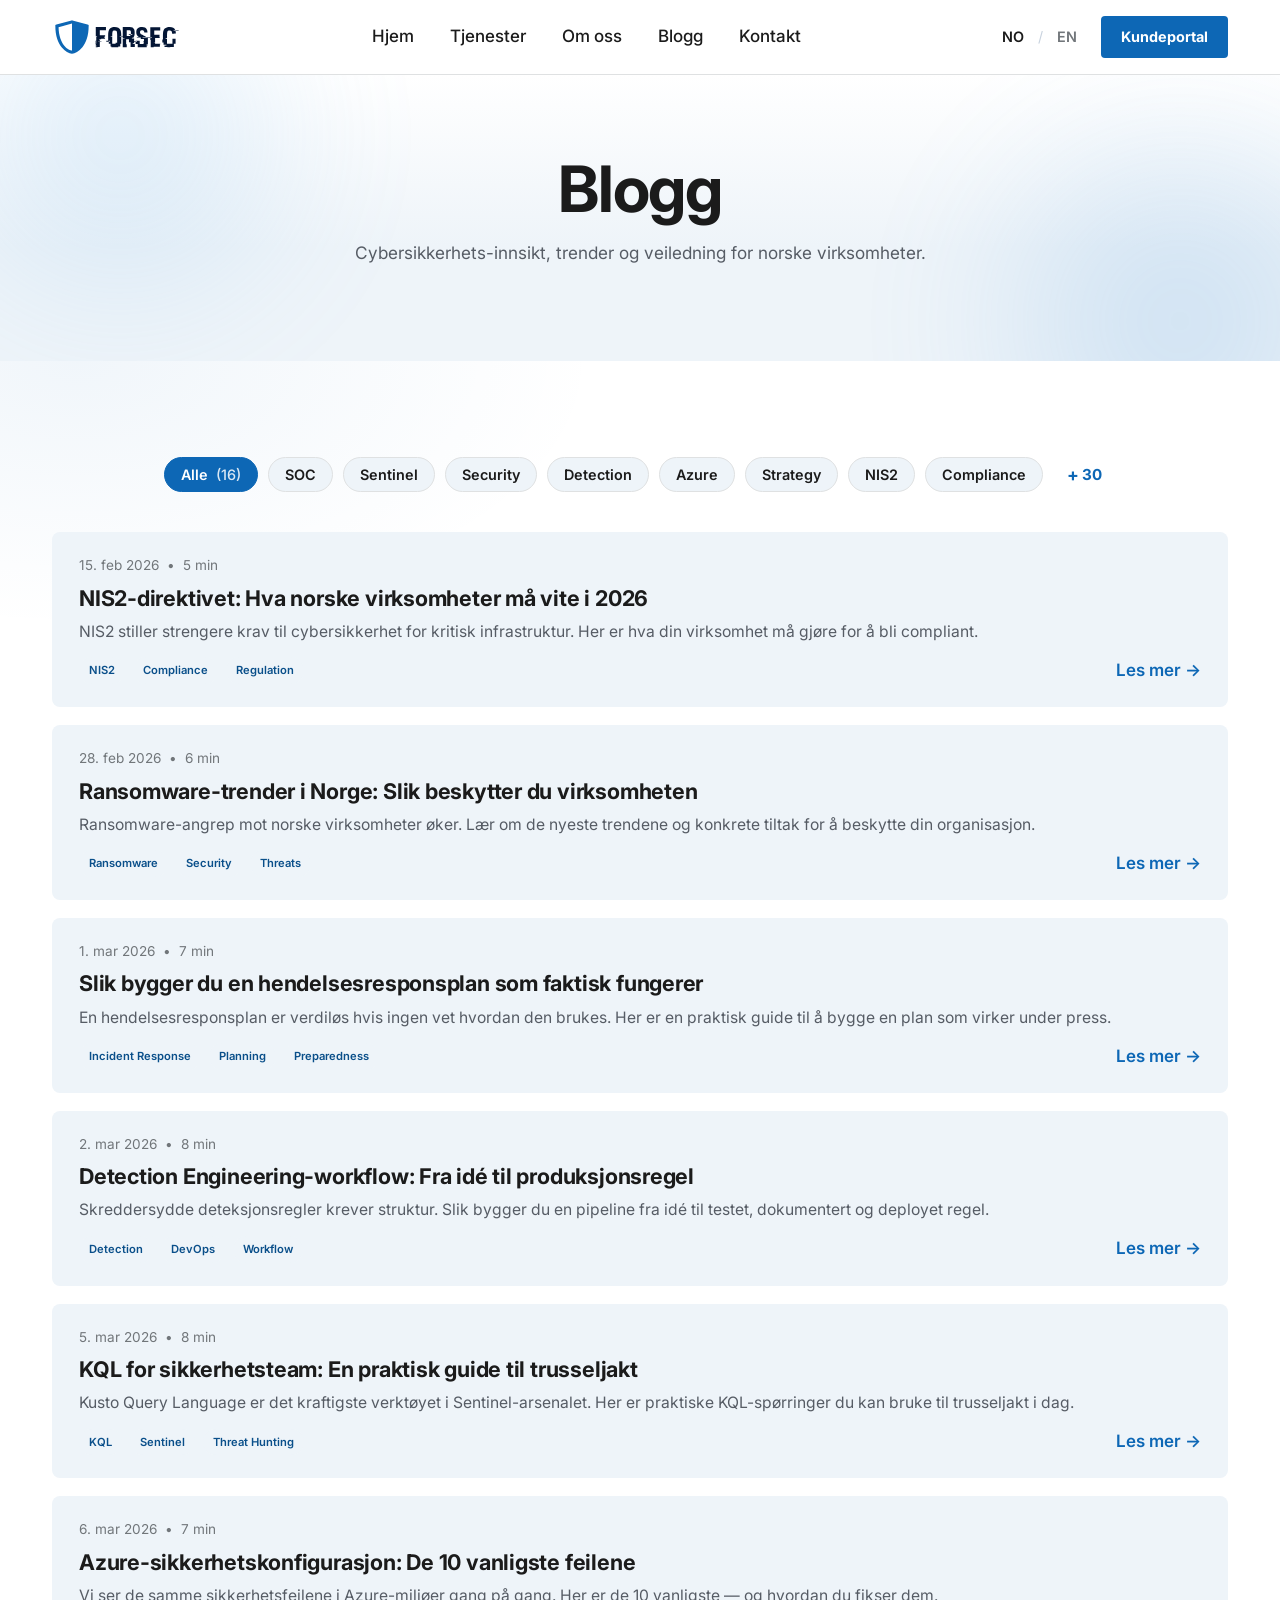
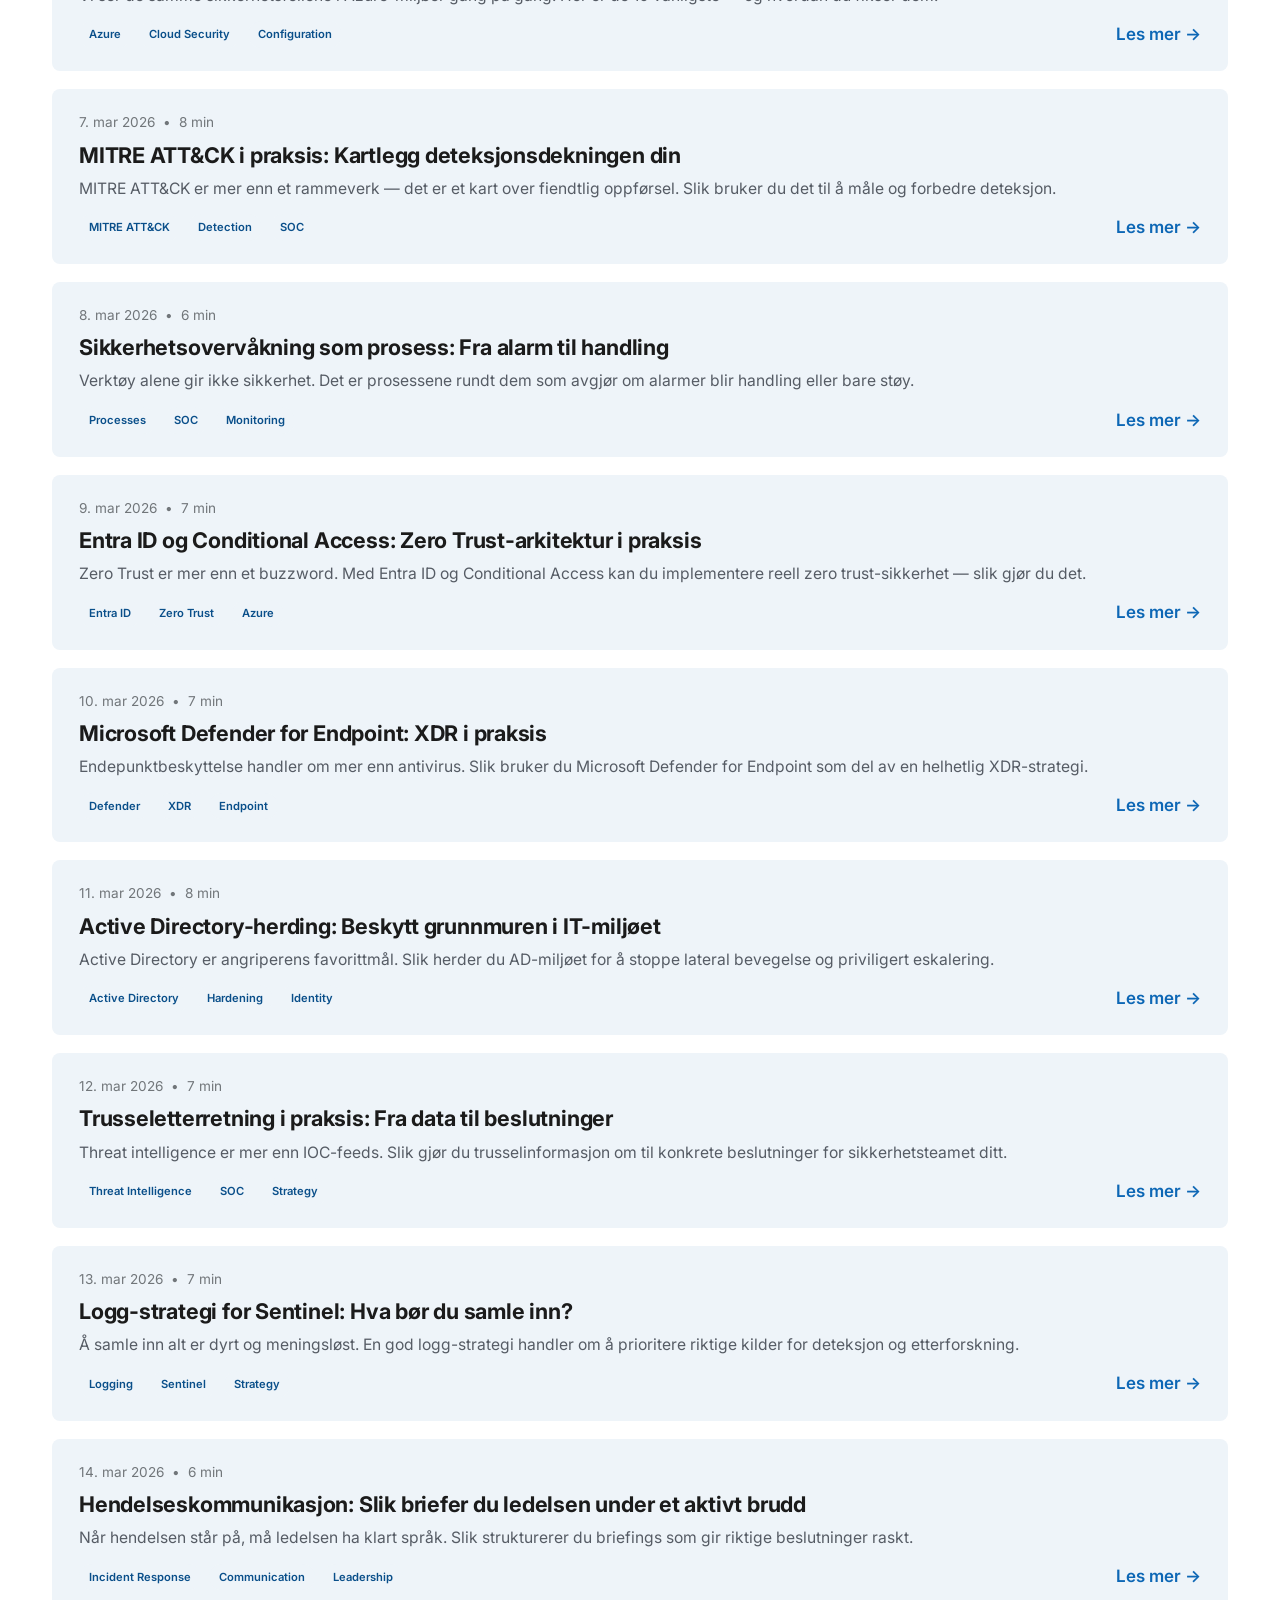
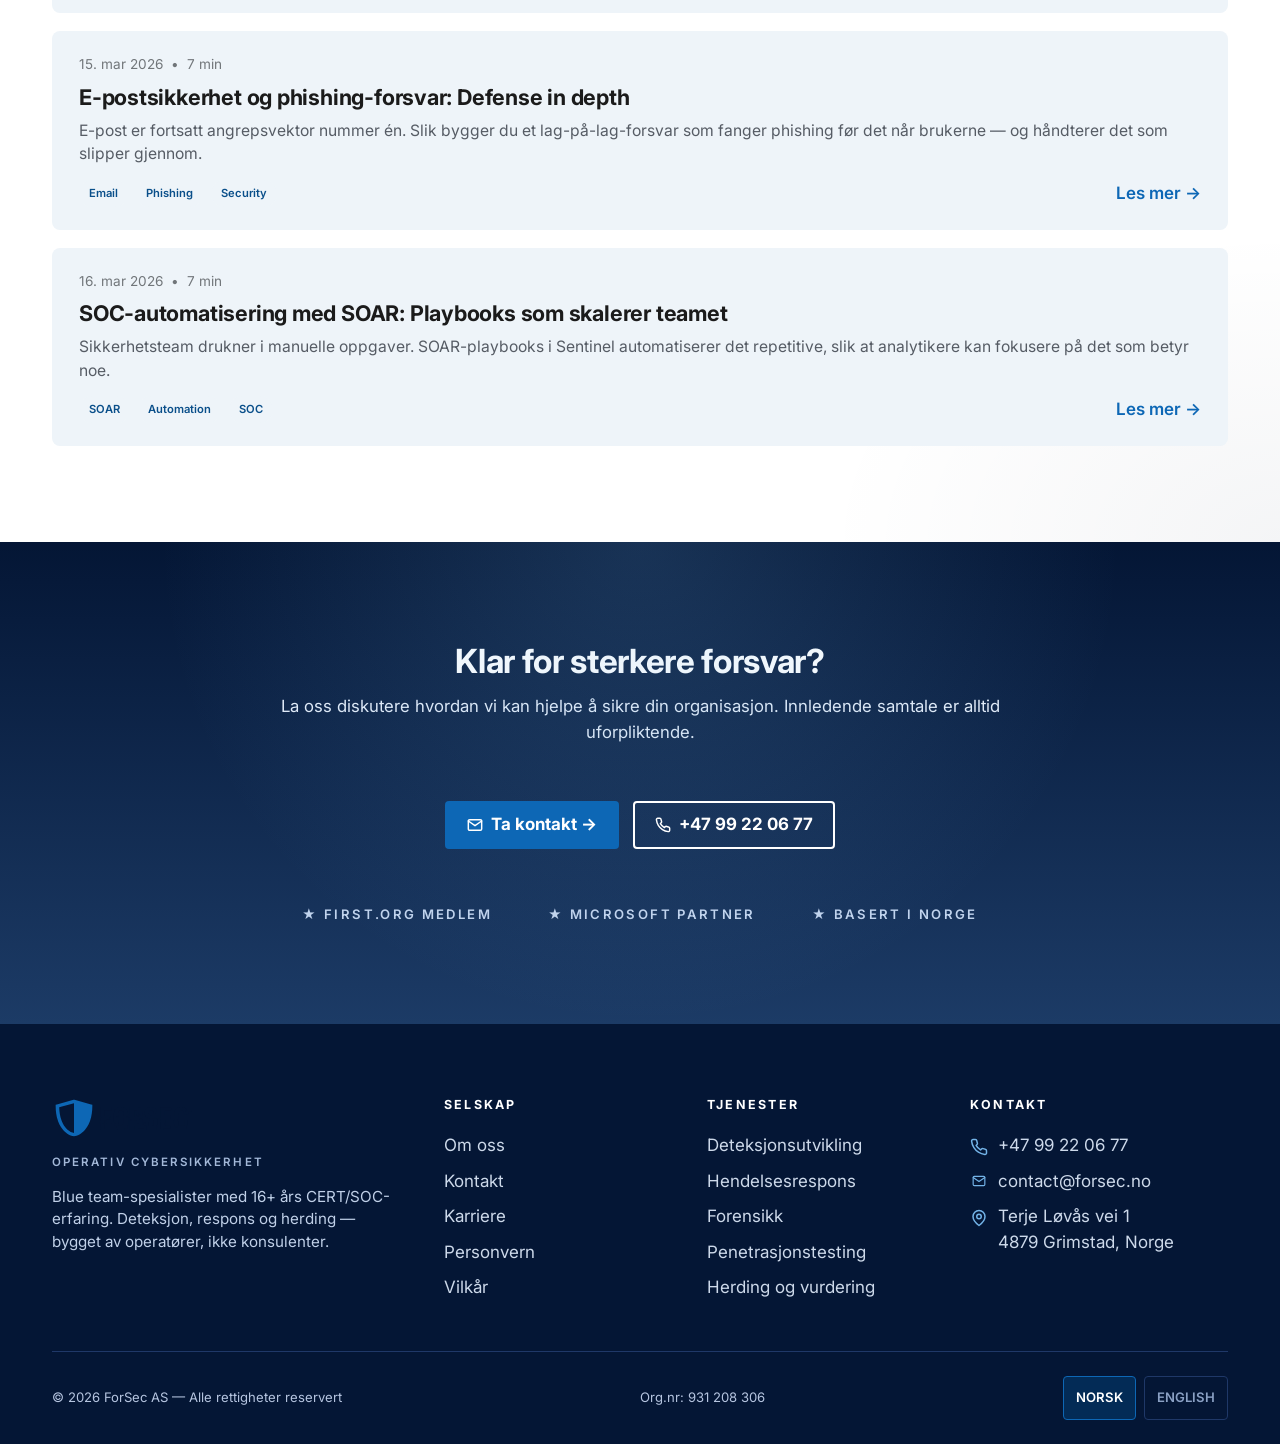
==== commit 5e9cf281: "Add files via upload" ====
--- a/blogg.html
+++ b/blogg.html
@@ -89,7 +89,6 @@
 <!-- ============ HERO ============ -->
 <section class="hero hero-sub" aria-labelledby="blogg-hero">
   <div class="container hero-inner">
-    <span class="eyebrow light" data-i18n="bl.eyebrow">— BLOGG —</span>
     <h1 class="hero-title" id="blogg-hero" data-i18n="bl.title">Blogg</h1>
     <p class="hero-lede" data-i18n="bl.lede">Cybersikkerhets-innsikt, trender og veiledning for norske virksomheter.</p>
   </div>
@@ -319,7 +318,6 @@
 <section class="section cta-section" id="kontakt">
   <div class="container">
     <div class="section-head">
-      <span class="eyebrow light" data-i18n="cta.eyebrow">— TA KONTAKT —</span>
       <h2 class="light" data-i18n="cta.title">Klar for sterkere forsvar?</h2>
       <p class="lede light" data-i18n="cta.lede">La oss diskutere hvordan vi kan hjelpe å sikre din organisasjon. Innledende samtale er alltid uforpliktende.</p>
     </div>
@@ -347,7 +345,6 @@
         </a>
         <span class="footer-tag" data-i18n="footer.tag">OPERATIV CYBERSIKKERHET</span>
         <p data-i18n="footer.body">Blue team-spesialister med 16+ års CERT/SOC-erfaring. Deteksjon, respons og herding — bygget av operatører, ikke konsulenter.</p>
-        <div class="status-pill"><span class="dot"></span><span data-i18n="footer.status">SOC OPERATIVT &nbsp;/&nbsp; 24/7</span></div>
       </div>
       <div class="footer-col">
         <h4 data-i18n="footer.h1">SELSKAP</h4>
--- a/styles.css
+++ b/styles.css
@@ -89,7 +89,7 @@
 }
 h1, h2, h3, h4 { font-family: "Inter", system-ui, sans-serif; letter-spacing: -0.015em; }
 p { max-width: var(--measure); }
-.section-head p, .hero-lede, .service-card p, .catalog-card p, .industry-card p, .blog-card > p, .partner-card p, .faq-body, .process-step p { max-width: none; }
+.section-head p, .hero-lede, .service-card p, .catalog-card p, .industry-card p, .blog-card > p, .partner-card p, .process-step p { max-width: none; }
 img, svg { display: block; max-width: 100%; }
 a { color: var(--color-primary); text-decoration: none; }
 ul { padding: 0; margin: 0; list-style: none; }
@@ -126,16 +126,9 @@
   position: relative; overflow: hidden; isolation: isolate;
   transition: transform .2s ease, box-shadow .2s ease, background-color .2s ease, color .2s ease, border-color .2s ease;
 }
-.btn::before {
-  content: ""; position: absolute; inset: 0; z-index: -1;
-  background: linear-gradient(120deg, transparent 0%, rgba(255,255,255,.25) 50%, transparent 100%);
-  transform: translateX(-110%);
-  transition: transform .6s ease;
-}
-.btn:hover::before { transform: translateX(110%); }
 .btn-sm { padding: 9px 18px; min-height: 2.6rem; font-size: .9rem; }
 .btn-primary { background: var(--color-primary); color: #fff; }
-.btn-primary:hover { background: var(--color-primary-dark); box-shadow: 0 8px 22px rgba(0,94,162,.35); transform: translateY(-2px); }
+.btn-primary:hover { background: var(--color-primary-dark); box-shadow: 0 4px 12px rgba(0,94,162,.25); transform: scale(1.02); }
 .btn-primary:active { background: var(--color-primary-darker); transform: translateY(1px); }
 /* dark theme: primary token is lightened for text/links, too light as a button fill for white text — use logo blue so label keeps 4.5:1 (WCAG 1.4.3) */
 [data-theme="dark"] .btn-primary { background: #0d67b5; }
@@ -143,9 +136,9 @@
 [data-theme="dark"] .btn-primary:active { background: #08436f; }
 .btn-primary:focus-visible { outline: 3px solid var(--color-primary-darker); outline-offset: 2px; }
 .btn-ghost { background: transparent; color: #fff; border-color: rgba(255,255,255,.5); }
-.btn-ghost:hover { background: rgba(255,255,255,.14); border-color: #fff; transform: translateY(-2px); }
+.btn-ghost:hover { background: rgba(255,255,255,.14); border-color: #fff; transform: scale(1.02); }
 .btn-outline-light { background: transparent; color: #fff; border-color: #fff; }
-.btn-outline-light:hover { background: #fff; color: var(--color-primary-darker); transform: translateY(-2px); }
+.btn-outline-light:hover { background: #fff; color: var(--color-primary-darker); transform: scale(1.02); }
 
 /* ---------- HEADER ---------- */
 .site-header {
@@ -189,7 +182,8 @@
 
 /* ---------- THEME TOGGLE (borderless, animated swap) ---------- */
 .theme-toggle {
-  display: inline-flex; align-items: center; justify-content: center;
+  display: none; /* light mode only — toggle removed */
+  align-items: center; justify-content: center;
   width: 40px; height: 40px;
   background: transparent;
   border: 0; outline: 0;
@@ -199,7 +193,6 @@
   border-radius: 999px;
   transition: background-color .25s ease, transform .25s ease;
 }
-.theme-toggle:hover { background: var(--color-bg-secondary); transform: scale(1.08); }
 .theme-toggle:active { transform: scale(.92); }
 .theme-toggle:focus-visible { outline: 2px solid var(--color-primary); outline-offset: 3px; }
 .theme-toggle .icon-wrap {
@@ -211,21 +204,17 @@
   position: absolute; inset: 0;
   width: 22px; height: 22px;
   color: currentColor; /* monochrome, follows header text color in light + dark */
-  transition: opacity .35s ease, transform .55s cubic-bezier(.34,1.56,.64,1);
+  transition: opacity .35s ease, transform .55s cubic-bezier(.22,.61,.36,1);
 }
 .theme-toggle .icon-moon { transform: rotate(-90deg) scale(.4); opacity: 0; }
 .theme-toggle .icon-sun  { transform: rotate(0deg)   scale(1);   opacity: 1; }
 [data-theme="dark"] .theme-toggle .icon-sun  { transform: rotate(90deg)  scale(.4); opacity: 0; }
 [data-theme="dark"] .theme-toggle .icon-moon { transform: rotate(0deg)   scale(1);  opacity: 1; }
-.theme-toggle:hover .icon-sun  { animation: spin 6s linear infinite; }
-.theme-toggle:hover .icon-moon { animation: bob  2.5s ease-in-out infinite; }
-@keyframes spin { to { transform: rotate(360deg); } }
-@keyframes bob  { 50% { transform: translateY(-3px) rotate(-8deg); } }
 
 /* ---------- LANG TOGGLE ---------- */
 .lang-toggle { display: inline-flex; align-items: center; gap: 4px; color: var(--color-text-muted); font-size: .9rem; }
 .lang-btn { background: none; border: 0; font: inherit; color: inherit; cursor: pointer; padding: 10px 10px; min-height: 44px; min-width: 36px; font-weight: 600; transition: color var(--t-fast), transform var(--t-fast); }
-.lang-btn:hover { color: var(--color-primary); transform: translateY(-1px); }
+.lang-btn:hover { color: var(--color-primary); }
 .lang-btn.active { color: var(--color-text-primary); }
 .lang-sep { color: var(--color-border-strong); }
 
@@ -233,7 +222,7 @@
 .hero {
   background: linear-gradient(180deg, #ffffff 0%, var(--color-bg-secondary) 60%, var(--color-bg-secondary) 100%);
   color: var(--color-text-primary);
-  padding: 100px 0 84px;
+  padding: 56px 0 48px;
   text-align: center;
   position: relative;
   overflow: hidden;
@@ -244,8 +233,8 @@
   display: flex;
   flex-direction: column;
   justify-content: center;
-  min-height: calc(100vh - 64px);
-  min-height: calc(100dvh - 64px);
+  min-height: min(100vh - 64px, 560px);
+  min-height: min(100dvh - 64px, 560px);
 }
 [data-theme="dark"] .hero {
   background: linear-gradient(180deg, var(--color-bg-hero) 0%, #14305a 50%, var(--color-bg-primary) 100%);
@@ -261,22 +250,13 @@
 @keyframes float1 { 50% { transform: translate(40px, 30px); } }
 @keyframes float2 { 50% { transform: translate(-30px, -20px); } }
 
-.hero-inner { position: relative; }
+.hero-net { position: absolute; inset: 0; width: 100%; height: 100%; z-index: 1; }
+.hero-inner { position: relative; z-index: 2; }
 .hero-title { font-size: clamp(2.5rem, 5.5vw, 4.5rem); line-height: 1.05; letter-spacing: -0.02em; color: var(--color-text-primary); margin: 0 auto 24px; animation: rise .8s ease both; }
 .hero-lede  { max-width: 720px; margin: 0 auto 36px; font-size: 1.075rem; color: var(--color-text-secondary); animation: rise .9s .1s ease both; }
 .hero-actions { display: flex; flex-wrap: wrap; gap: 14px; justify-content: center; animation: rise 1s .2s ease both; }
-.hero-stats {
-  display: grid; grid-template-columns: repeat(3, 1fr);
-  gap: 24px; margin: 64px auto 0; max-width: 760px;
-  animation: rise 1.1s .3s ease both;
-}
-.hero-stats li { display: flex; flex-direction: column; align-items: center; gap: 4px; }
-.hero-stats strong { font-size: clamp(2rem, 3.5vw, 2.8rem); color: var(--color-primary); font-weight: 800; line-height: 1; }
-.hero-stats span { font-size: .75rem; letter-spacing: .14em; color: var(--color-text-secondary); font-weight: 700; }
 [data-theme="dark"] .hero-title { color: #fff; }
 [data-theme="dark"] .hero-lede  { color: #d8e2f0; }
-[data-theme="dark"] .hero-stats strong { color: #fff; font-weight: 700; }
-[data-theme="dark"] .hero-stats span { color: #c0d3ed; }
 
 /* Ghost button inside light hero: dark text + subtle 1px border */
 .hero .btn-ghost {
@@ -292,18 +272,80 @@
 
 /* ---------- SECTIONS ---------- */
 .section { padding: 96px 0; }
-.section-light { background: var(--color-bg-primary); }
-.section-tint  { background: var(--color-bg-secondary); }
+/* Depth: subtle navy/blue glows (borrowed from dark palette) so sections aren't flat */
+.section-light {
+  background:
+    radial-gradient(900px 460px at 6% 0%, rgba(13,103,181,.06), transparent 58%),
+    radial-gradient(760px 520px at 100% 100%, rgba(4,22,53,.045), transparent 60%),
+    var(--color-bg-primary);
+}
+.section-tint {
+  background:
+    radial-gradient(1000px 480px at 100% 0%, rgba(13,103,181,.10), transparent 60%),
+    radial-gradient(820px 560px at 0% 100%, rgba(4,22,53,.07), transparent 58%),
+    var(--color-bg-secondary);
+}
+/* Navy band (dark-mode color) for rhythm/contrast in light mode — generic, works on any section */
+.section-dark {
+  background:
+    radial-gradient(1100px 520px at 85% 0%, rgba(79,151,216,.18), transparent 60%),
+    radial-gradient(900px 600px at 0% 100%, rgba(13,103,181,.16), transparent 58%),
+    linear-gradient(180deg, #041635 0%, #0a2147 100%);
+  color: #e3ecf8;
+}
+.section-dark h2, .section-dark h3, .section-dark h4 { color: #fff; }
+.section-dark .lede, .section-dark p { color: #b9c9e0; }
+/* any card type → translucent glass */
+.section-dark .service-card,
+.section-dark .catalog-card,
+.section-dark .partner-card,
+.section-dark .industry-card,
+.section-dark .blog-card,
+.section-dark .post-card,
+.section-dark .process-step,
+.section-dark .team-card,
+.section-dark .contact-card {
+  background: rgba(255,255,255,.04);
+  border-color: rgba(255,255,255,.12);
+  -webkit-backdrop-filter: blur(4px);
+          backdrop-filter: blur(4px);
+}
+.section-dark .service-card:hover,
+.section-dark .catalog-card:hover,
+.section-dark .partner-card:hover,
+.section-dark .industry-card:hover,
+.section-dark .blog-card:hover,
+.section-dark .post-card:hover,
+.section-dark .process-step:hover,
+.section-dark .team-card:hover,
+.section-dark .contact-card:hover {
+  border-color: rgba(79,151,216,.6); background: rgba(255,255,255,.07);
+}
+.section-dark .service-card::before,
+.section-dark .catalog-card::before,
+.section-dark .industry-card::before { background: #4f97d8; }
+.section-dark ul li { color: #b9c9e0; }
+.section-dark ul li::before { color: #4f97d8; }
+.section-dark .card-link { color: #8fc0ee; }
+.section-dark .industry-icon,
+.section-dark .svc-icon,
+.section-dark .step-num { background: rgba(79,151,216,.16); color: #8fc0ee; }
+.section-dark .service-card:hover .svc-icon { background: #4f97d8; color: #041635; }
+.section-dark .industry-card:hover .industry-icon { background: #4f97d8; color: #041635; }
+/* team cards on navy */
+.section-dark .team-role { color: #8fc0ee; }
+.section-dark .team-loc { color: #9fb2cc; }
+.section-dark .team-bio { color: #b9c9e0; }
+.section-dark .team-tags li { background: rgba(143,192,238,.16); color: #cfe0f5; }
+.section-dark .team-tags li:hover { background: #4f97d8; color: #041635; }
 .section-head { text-align: center; max-width: 760px; margin: 0 auto 56px; }
 .section-head.section-head-row { display: flex; justify-content: space-between; align-items: end; text-align: left; max-width: var(--container); margin-bottom: 40px; gap: 24px; flex-wrap: wrap; }
-.eyebrow { display: inline-block; color: var(--color-primary); font-size: .78rem; letter-spacing: .22em; font-weight: 700; margin-bottom: 14px; }
-.eyebrow.light { color: var(--color-primary-light); }
 .lede { font-size: 1.05rem; color: var(--color-text-secondary); margin-top: 14px; }
 .lede.light, h2.light { color: #e3ecf8; }
 h2.light { color: #fff; }
 
 /* GPU promote — prevents jitter mid-transition */
-.service-card, .catalog-card, .partner-card, .industry-card, .blog-card, .faq-item {
+.service-card, .catalog-card, .partner-card, .industry-card, .blog-card {
   will-change: transform;
   -webkit-backface-visibility: hidden;
           backface-visibility: hidden;
@@ -337,22 +379,13 @@
     box-shadow var(--t-card),
     border-color var(--t-card);
 }
-/* big faded watermark number, top-right */
-.service-card::before, .catalog-card::before {
-  content: attr(data-num);
-  position: absolute; top: -22px; right: 14px;
-  font-size: 7rem; font-weight: 800; line-height: 1;
-  letter-spacing: -.04em; color: var(--color-primary);
-  opacity: .06; pointer-events: none; z-index: 0;
-  transition: opacity var(--t-card), color var(--t-card);
-}
 /* hover lift — high specificity to beat .reveal.in { transform: none } */
 .service-card:hover, .catalog-card:hover,
 .js-reveal .reveal.in.service-card:hover,
 .js-reveal .reveal.in.catalog-card:hover {
-  transform: scale(1.03);
+  transform: scale(1.02);
   border-color: var(--color-primary);
-  box-shadow: var(--shadow-lg);
+  box-shadow: var(--shadow-md);
 }
 /* keep 0.5s scale transition on revealed cards (beats reveal's .7s) */
 .js-reveal .reveal.service-card, .js-reveal .reveal.catalog-card {
@@ -360,17 +393,14 @@
               box-shadow var(--t-card), border-color var(--t-card),
               opacity .7s ease;
 }
-.service-card:hover::before, .catalog-card:hover::before { opacity: .1; }
-.service-card:hover .card-num { color: var(--color-primary-dark); }
-.service-card:hover .card-link, .catalog-card:hover .card-link { text-decoration: underline; transform: translateX(4px); }
+.service-card:hover .card-link, .catalog-card:hover .card-link { text-decoration: underline; }
 .service-card:focus-within, .catalog-card:focus-within { outline: 3px solid var(--color-primary-darker); outline-offset: 2px; }
-.card-num { color: var(--color-primary); font-weight: 800; font-size: 1rem; letter-spacing: .08em; margin-bottom: 14px; position: relative; z-index: 1; transition: color var(--t-card); }
 .service-card h3, .catalog-card h3 { margin-bottom: 12px; position: relative; z-index: 1; }
 .service-card p { color: var(--color-text-secondary); flex: 1; position: relative; z-index: 1; }
 
 .chips { display: flex; flex-wrap: wrap; gap: 8px; margin: 12px 0 18px; }
 .chips li { font-size: .78rem; padding: 5px 10px; background: var(--color-bg-secondary); color: var(--color-primary-dark); border-radius: 999px; font-weight: 600; transition: transform var(--t-fast), background-color var(--t-fast); }
-.chips li:hover { transform: translateY(-2px); background: var(--color-primary); color: #fff; }
+.chips li:hover { transform: scale(1.02); background: var(--color-primary); color: #fff; }
 .chips.small li { font-size: .7rem; }
 [data-theme="dark"] .chips li { background: rgba(115,179,231,.15); color: var(--color-primary-light); }
 
@@ -393,10 +423,9 @@
     border-color var(--t-card),
     background-color var(--t-card);
 }
-.partner-card:hover { transform: translateY(-4px); box-shadow: var(--shadow-lg); border-color: var(--color-primary-light); }
+.partner-card:hover { transform: scale(1.02); box-shadow: var(--shadow-md); border-color: var(--color-primary-light); }
 .partner-head { display: flex; align-items: center; gap: 16px; margin-bottom: 14px; }
-.partner-logo { width: 72px; height: 72px; object-fit: contain; border-radius: 6px; background: #fff; padding: 6px; transition: transform .4s cubic-bezier(.34,1.56,.64,1); }
-.partner-card:hover .partner-logo { transform: scale(1.08) rotate(-3deg); }
+.partner-logo { width: 72px; height: 72px; object-fit: contain; border-radius: 6px; background: #fff; padding: 6px; transition: transform .4s cubic-bezier(.22,.61,.36,1); }
 [data-theme="dark"] .partner-logo { background: #fff; }
 
 /* ---------- INDUSTRY ---------- */
@@ -417,8 +446,9 @@
   background: var(--color-primary); transform: scaleX(0); transform-origin: left;
   transition: transform var(--t-card);
 }
-.industry-card:hover { transform: translateY(-4px); border-color: var(--color-primary); box-shadow: var(--shadow-md); }
+.industry-card:hover { transform: scale(1.02); border-color: var(--color-primary); box-shadow: var(--shadow-md); }
 .industry-card:hover::before { transform: scaleX(1); }
+.industry-icon svg { width: 24px; height: 24px; }
 .industry-icon {
   width: 44px; height: 44px; border-radius: var(--radius);
   background: var(--color-bg-secondary); color: var(--color-primary);
@@ -427,38 +457,12 @@
   transition:
     background-color var(--t-card),
     color var(--t-card),
-    transform .5s cubic-bezier(.34,1.56,.64,1);
-}
-.industry-card:hover .industry-icon { background: var(--color-primary); color: #fff; transform: rotate(-8deg) scale(1.1); }
+    transform .5s cubic-bezier(.22,.61,.36,1);
+}
+.industry-card:hover .industry-icon { background: var(--color-primary); color: #fff; }
 .industry-card h3 { margin-bottom: 8px; }
 .industry-card ul li { position: relative; padding-left: 18px; font-size: .9rem; color: var(--color-text-secondary); margin: 8px 0; }
 .industry-card ul li::before { content: '•'; position: absolute; left: 4px; top: -1px; color: var(--color-primary); font-weight: 700; }
-
-/* ---------- FAQ ---------- */
-.faq { display: flex; flex-direction: column; gap: 12px; }
-.faq-item {
-  background: var(--color-bg-primary);
-  border: 1px solid var(--color-border);
-  border-radius: var(--radius);
-  transition:
-    background-color var(--t-card),
-    border-color var(--t-card),
-    box-shadow var(--t-card),
-    transform var(--t-card);
-  cursor: pointer;
-}
-.faq-item:hover { transform: translateY(-2px); }
-.faq-item:hover { background: var(--color-bg-secondary); border-color: var(--color-primary); box-shadow: var(--shadow-sm); }
-.faq-item:hover .faq-question { color: var(--color-primary); }
-.faq-item[open] { background: var(--color-bg-secondary); border-color: var(--color-primary); box-shadow: var(--shadow-sm); }
-.faq-item[open] .faq-question { color: var(--color-primary); font-weight: 700; }
-.faq-item[open] .chevron { transform: rotate(180deg); }
-.faq-item summary { list-style: none; display: flex; align-items: center; justify-content: space-between; gap: 16px; padding: 20px 24px; font-weight: 500; }
-.faq-item summary::-webkit-details-marker { display: none; }
-.faq-question { transition: color var(--t-fast); }
-.chevron { color: var(--color-primary); font-size: 1.2rem; transition: transform .3s cubic-bezier(.34,1.56,.64,1); display: inline-block; }
-.faq-body { padding: 0 24px 22px; color: var(--color-text-secondary); animation: fade .3s ease both; }
-@keyframes fade { from { opacity: 0; transform: translateY(-6px); } to { opacity: 1; transform: none; } }
 
 /* ---------- BLOG ---------- */
 .blog-card {
@@ -473,18 +477,12 @@
     border-color var(--t-card),
     background-color var(--t-card);
 }
-.blog-card:hover { transform: translateY(-5px); box-shadow: var(--shadow-xl); border-color: var(--color-primary-light); }
-.blog-card:hover .blog-cover::after { transform: translateX(0); }
+.blog-card:hover { transform: scale(1.02); box-shadow: var(--shadow-md); border-color: var(--color-primary-light); }
 .blog-cover {
   height: 130px;
   background: radial-gradient(circle at 30% 30%, #1c3b66, #162e51 70%);
   position: relative; display: flex; align-items: end; padding: 16px 20px;
   overflow: hidden;
-}
-.blog-cover::after {
-  content: ""; position: absolute; inset: 0;
-  background: linear-gradient(120deg, transparent 30%, rgba(115,179,231,.25) 50%, transparent 70%);
-  transform: translateX(-100%); transition: transform .7s ease;
 }
 .blog-tag { color: #fff; font-size: .85rem; font-weight: 600; letter-spacing: .08em; position: relative; z-index: 1; }
 .blog-card .blog-meta { display: flex; gap: 8px; padding: 16px 22px 0; font-size: .78rem; color: var(--color-text-muted); letter-spacing: .08em; font-weight: 600; }
@@ -511,7 +509,7 @@
   position: relative;
 }
 .trust-row li { transition: color var(--t-fast), transform var(--t-fast); }
-.trust-row li:hover { color: #fff; transform: translateY(-2px); }
+.trust-row li:hover { color: #fff; }
 
 /* ---------- FOOTER ---------- */
 .site-footer { background: var(--color-bg-footer); color: #cdd9ea; padding: 72px 0 24px; }
@@ -531,29 +529,11 @@
 .footer-col h4 { color: #fff; font-size: .78rem; letter-spacing: .18em; margin-bottom: 18px; }
 .footer-col ul li { margin: 10px 0; }
 .footer-col a { color: #cdd9ea; transition: color var(--t-fast), padding-left var(--t-fast); display: inline-block; }
-.footer-col a:hover { color: #fff; padding-left: 4px; }
+.footer-col a:hover { color: #fff; }
 .contact-list li { display: flex; gap: 10px; margin: 12px 0; align-items: flex-start; line-height: 1.5; }
 .contact-list .ci { color: var(--color-primary-light); flex-shrink: 0; width: 18px; display: inline-flex; align-items: center; }
 .contact-list .ci svg { display: block; transform: translateY(5px); }
 .contact-list a { color: #cdd9ea; }
-.status-pill {
-  display: inline-flex; align-items: center; gap: 8px;
-  margin-top: 14px;
-  background: rgba(0,169,28,.15); color: #6ee37a;
-  border: 1px solid rgba(0,169,28,.4);
-  padding: 6px 14px; border-radius: 999px;
-  font-size: .72rem; letter-spacing: .12em; font-weight: 600;
-}
-.status-pill .dot {
-  width: 8px; height: 8px; border-radius: 50%; background: #00d437;
-  box-shadow: 0 0 0 0 rgba(0,212,55,.7);
-  animation: pulse 2s infinite;
-}
-@keyframes pulse {
-  0%   { box-shadow: 0 0 0 0   rgba(0,212,55,.7); }
-  70%  { box-shadow: 0 0 0 10px rgba(0,212,55,0); }
-  100% { box-shadow: 0 0 0 0   rgba(0,212,55,0); }
-}
 
 .footer-bottom {
   display: flex; align-items: center; justify-content: space-between;
@@ -636,7 +616,6 @@
   .hero-title { margin-bottom: 36px; line-height: 1.12; }
   .hero-lede  { margin-bottom: 44px; line-height: 1.65; }
   .hero-actions { gap: 14px; }
-  .hero-stats { grid-template-columns: 1fr 1fr 1fr; gap: 18px; margin-top: 64px; }
 }
 @media (min-width: 1001px) {
   .mobile-nav { display: none; }
@@ -645,8 +624,6 @@
 /* ---------- SERVICES PAGE ---------- */
 .hero-sub { padding: 80px 0 60px; }
 .hero-sub .hero-title { font-size: clamp(2.4rem, 5vw, 4rem); margin-bottom: 18px; }
-.hero-sub .eyebrow { color: var(--color-primary); display: block; margin-bottom: 18px; }
-[data-theme="dark"] .hero-sub .eyebrow { color: var(--color-primary-light); }
 
 .svc-icon {
   width: 48px; height: 48px; border-radius: var(--radius);
@@ -654,12 +631,12 @@
   display: grid; place-items: center;
   margin-bottom: 18px;
   transition:
-    transform .5s cubic-bezier(.34,1.56,.64,1),
+    transform .5s cubic-bezier(.22,.61,.36,1),
     background-color var(--t-card),
     color var(--t-card);
 }
 .svc-icon svg { width: 26px; height: 26px; transition: transform var(--t-card); }
-.service-card:hover .svc-icon { background: var(--color-primary); color: #fff; transform: rotate(-6deg) scale(1.1); }
+.service-card:hover .svc-icon { background: var(--color-primary); color: #fff; }
 .svc-target { color: var(--color-text-muted); font-size: .9rem; margin-top: auto; }
 .svc-target em { font-style: italic; }
 
@@ -670,12 +647,12 @@
   background: var(--color-bg-secondary); color: var(--color-primary);
   display: grid; place-items: center; margin-bottom: 12px;
   transition:
-    transform .5s cubic-bezier(.34,1.56,.64,1),
+    transform .5s cubic-bezier(.22,.61,.36,1),
     background-color var(--t-card),
     color var(--t-card);
 }
 .cat-icon svg { width: 22px; height: 22px; }
-.catalog-card:hover .cat-icon { background: var(--color-primary); color: #fff; transform: rotate(-8deg) scale(1.1); }
+.catalog-card:hover .cat-icon { background: var(--color-primary); color: #fff; }
 .catalog-card h3 { margin: 4px 0 8px; }
 .catalog-card p { font-size: .95rem; position: relative; z-index: 1; }
 .deliv-label {
@@ -710,7 +687,7 @@
   box-shadow: 0 6px 18px rgba(0,94,162,.30), 0 0 0 6px var(--color-bg-primary);
   transition: transform .3s ease, box-shadow .3s ease;
 }
-.process-step:hover .step-num { transform: scale(1.1); box-shadow: 0 10px 24px rgba(0,94,162,.45), 0 0 0 6px var(--color-bg-primary); }
+.process-step:hover .step-num { box-shadow: 0 10px 24px rgba(0,94,162,.45), 0 0 0 6px var(--color-bg-primary); }
 .process-step h3 { font-size: 1.1rem; margin-bottom: 6px; }
 .process-step p { font-size: .9rem; color: var(--color-text-secondary); }
 
@@ -764,7 +741,7 @@
   transition: background-color var(--t-card), color var(--t-card), transform var(--t-card);
 }
 .info-icon svg { width: 22px; height: 22px; }
-.info-list li:hover .info-icon { background: var(--color-primary); color: #fff; transform: rotate(-6deg) scale(1.05); }
+.info-list li:hover .info-icon { background: var(--color-primary); color: #fff; }
 .info-list .info-label { display: block; font-size: .78rem; letter-spacing: .12em; color: var(--color-text-muted); font-weight: 600; margin-bottom: 2px; text-transform: uppercase; }
 .info-list a { color: var(--color-text-primary); font-weight: 600; transition: color var(--t-card); }
 .info-list a:hover { color: var(--color-primary); }
@@ -786,7 +763,7 @@
 .contact-card.link-card {
   display: block; text-decoration: none; color: inherit; cursor: pointer;
 }
-.contact-card.link-card:hover { transform: translateY(-4px); box-shadow: var(--shadow-md); background: var(--color-bg-primary); border-color: var(--color-primary-light); }
+.contact-card.link-card:hover { transform: scale(1.02); box-shadow: var(--shadow-md); background: var(--color-bg-primary); border-color: var(--color-primary-light); }
 .contact-card.link-card h3 { color: var(--color-text-primary); transition: color var(--t-card); }
 .contact-card.link-card:hover h3 { color: var(--color-primary); }
 .cc-icon {
@@ -796,7 +773,7 @@
   transition: background-color var(--t-card), color var(--t-card), transform var(--t-card);
 }
 .cc-icon svg { width: 22px; height: 22px; }
-.contact-card.link-card:hover .cc-icon { background: var(--color-primary); color: #fff; transform: rotate(-8deg) scale(1.08); }
+.contact-card.link-card:hover .cc-icon { background: var(--color-primary); color: #fff; }
 
 /* Form */
 .contact-form { display: flex; flex-direction: column; gap: 14px; }
@@ -841,7 +818,7 @@
     color var(--t-card),
     transform var(--t-fast);
 }
-.filter-chip:hover { transform: translateY(-2px); border-color: var(--color-primary); }
+.filter-chip:hover { transform: scale(1.02); border-color: var(--color-primary); }
 .filter-chip.active { background: var(--color-primary); color: #fff; border-color: var(--color-primary); }
 .filter-chip .count { opacity: .85; margin-left: 4px; font-weight: 500; }
 
@@ -854,10 +831,10 @@
   display: inline-flex; align-items: center; gap: 3px;
   transition: color var(--t-card), transform var(--t-fast);
 }
-.filter-more:hover { color: var(--color-primary-dark); transform: translateY(-1px); }
+.filter-more:hover { color: var(--color-primary-dark); }
 .filter-more .more-plus {
   display: inline-block; font-size: 1.1rem; line-height: 1;
-  transition: transform .35s cubic-bezier(.34,1.56,.64,1);
+  transition: transform .35s cubic-bezier(.22,.61,.36,1);
 }
 .blog-filter:not(.is-collapsed) .filter-more .more-plus { transform: rotate(45deg); }
 .blog-filter:not(.is-collapsed) .filter-more .more-count { display: none; }
@@ -874,7 +851,7 @@
     border-color var(--t-card),
     background-color var(--t-card);
 }
-.post-card:hover { transform: translateY(-3px); box-shadow: var(--shadow-md); border-color: var(--color-primary-light); background: var(--color-bg-primary); }
+.post-card:hover { transform: scale(1.02); box-shadow: var(--shadow-md); border-color: var(--color-primary-light); background: var(--color-bg-primary); }
 .post-card.is-hidden { display: none; }
 .post-meta { display: flex; gap: 8px; align-items: center; color: var(--color-text-muted); font-size: .85rem; margin-bottom: 8px; }
 .post-card h2 { font-size: 1.35rem; margin-bottom: 8px; line-height: 1.3; }
@@ -904,7 +881,7 @@
   padding: 22px 16px; text-align: center;
   transition: transform var(--t-card), box-shadow var(--t-card), border-color var(--t-card);
 }
-.stat-pill:hover { transform: translateY(-4px); border-color: var(--color-primary); box-shadow: var(--shadow-md); }
+.stat-pill:hover { transform: scale(1.02); border-color: var(--color-primary); box-shadow: var(--shadow-md); }
 .stat-pill strong { display: block; font-size: 2rem; color: var(--color-primary); font-weight: 800; line-height: 1; margin-bottom: 6px; }
 .stat-pill span   { font-size: .72rem; letter-spacing: .14em; color: var(--color-text-muted); font-weight: 600; }
 @media (max-width: 600px) { .om-stats { grid-template-columns: 1fr; } }
@@ -920,7 +897,7 @@
   padding: 32px 28px; text-align: center;
   transition: transform var(--t-card), box-shadow var(--t-card), border-color var(--t-card);
 }
-.team-card:hover { transform: translateY(-6px); box-shadow: var(--shadow-xl); border-color: var(--color-primary-light); }
+.team-card:hover { transform: scale(1.02); box-shadow: var(--shadow-md); border-color: var(--color-primary-light); }
 .team-photo {
   width: 140px; height: 140px;
   border-radius: 50%;
@@ -931,7 +908,7 @@
   box-shadow: 0 6px 18px rgba(22,46,81,.18), 0 0 0 4px var(--color-bg-primary), 0 0 0 6px var(--color-primary-light);
   transition: box-shadow var(--t-card), transform var(--t-card);
 }
-.team-card:hover .team-photo { transform: scale(1.04); box-shadow: 0 10px 26px rgba(22,46,81,.28), 0 0 0 4px var(--color-bg-primary), 0 0 0 6px var(--color-primary); }
+.team-card:hover .team-photo { box-shadow: 0 10px 26px rgba(22,46,81,.28), 0 0 0 4px var(--color-bg-primary), 0 0 0 6px var(--color-primary); }
 .team-photo img { width: 100%; height: 100%; object-fit: cover; }
 .team-card h3 { margin-bottom: 4px; font-size: 1.25rem; }
 .team-role { color: var(--color-primary); font-weight: 600; margin: 0 0 4px; }
@@ -944,7 +921,7 @@
   border-radius: 999px; font-weight: 600;
   transition: background-color var(--t-card), color var(--t-card), transform var(--t-fast);
 }
-.team-tags li:hover { background: var(--color-primary); color: #fff; transform: translateY(-2px); }
+.team-tags li:hover { background: var(--color-primary); color: #fff; }
 [data-theme="dark"] .team-tags li { background: rgba(115,179,231,.15); color: var(--color-primary-light); }
 
 /* ---------- LOGIN MODAL ---------- */
@@ -984,7 +961,7 @@
   width: 44px; height: 44px; border-radius: 999px;
   transition: background-color var(--t-card), color var(--t-card), transform var(--t-fast);
 }
-.modal-close:hover { background: var(--color-bg-secondary); color: var(--color-text-primary); transform: rotate(90deg); }
+.modal-close:hover { background: var(--color-bg-secondary); color: var(--color-text-primary); }
 .modal-head { text-align: center; margin-bottom: 22px; }
 .modal-logo { display: flex; justify-content: center; margin-bottom: 12px; }
 .modal-head h2 { font-size: 1.5rem; margin-bottom: 6px; }
@@ -1032,3 +1009,11 @@
 @media (prefers-reduced-motion: reduce) {
   *, *::before, *::after { animation-duration: .001ms !important; transition-duration: .001ms !important; }
 }
+
+/* Catalog: team group headings (Blue/Purple/Red) */
+.team-heading { font-size: 1.35rem; margin: 44px 0 20px; }
+.team-heading:first-of-type { margin-top: 0; }
+.team-duo { display: grid; grid-template-columns: 1fr 1fr; gap: 24px; margin-top: 72px; }
+.team-duo .team-heading { margin-top: 0; }
+.team-duo .catalog-card { height: 100%; }
+@media (max-width: 800px) { .team-duo { grid-template-columns: 1fr; } }
